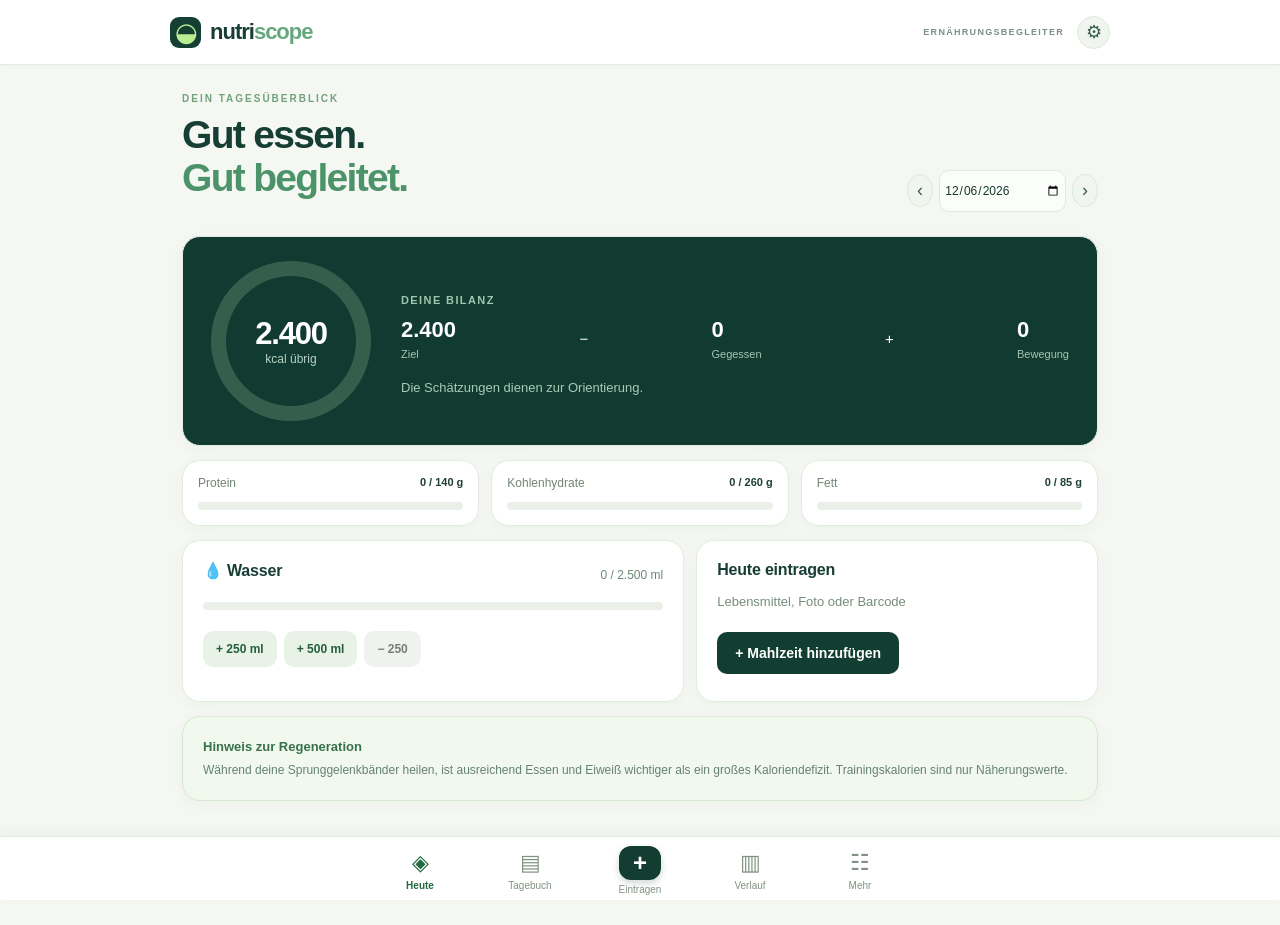
==== nutriscope-pro/index.html @ bd35e71a "Add comprehensive NutriScope Pro iPhone nutrition tracker" ====
<!doctype html><html lang="de"><head><meta charset="utf-8"><meta name="viewport" content="width=device-width,initial-scale=1,viewport-fit=cover"><meta name="theme-color" content="#0d372e"><meta name="apple-mobile-web-app-capable" content="yes"><meta name="apple-mobile-web-app-status-bar-style" content="default"><meta name="apple-mobile-web-app-title" content="NutriScope"><link rel="apple-touch-icon" href="../nutriscope/icon.svg"><link rel="manifest" href="manifest.webmanifest"><style>:root{font-family:-apple-system,BlinkMacSystemFont,'Segoe UI',Arial,sans-serif;font-size:15px;color:#173e34;background:#f4f7f2;font-synthesis:none}*{box-sizing:border-box}body{margin:0}button,input,select,textarea{font:inherit}button{cursor:pointer}button:disabled{opacity:.5;cursor:not-allowed}.hidden{display:none!important}.top{height:65px;position:sticky;top:0;background:#fff;border-bottom:1px solid #e3eae3;z-index:5;display:flex;justify-content:space-between;align-items:center;padding:0 max(18px,calc((100vw - 940px)/2));box-shadow:0 1px 5px #16352308}.brand{font-weight:830;font-size:22px;letter-spacing:-1px;display:flex;align-items:center;gap:9px}.brand b{color:#66a77e}.brand-icon{background:#143f32;color:#bbec92;display:grid;place-items:center;width:31px;height:31px;border-radius:9px;font-size:26px}.topright{display:flex;align-items:center;gap:13px}.tiny{font-size:9px;letter-spacing:1.3px;color:#7b9183;font-weight:800}.content{width:min(100%,950px);margin:0 auto;padding:28px 17px 110px}.page-head{margin-bottom:22px}.lead{display:flex;justify-content:space-between;align-items:end;gap:15px;margin-bottom:24px}.eyebrow{font-size:10px;letter-spacing:2px;font-weight:800;color:#72a17c;margin:0 0 10px}.page h1{font-size:clamp(29px,5vw,39px);letter-spacing:-1.7px;line-height:1.1;margin:0 0 12px;font-weight:790}.page h1 em{color:#4c9369;font-style:normal}.date-row{display:flex;align-items:center;gap:6px}.date-row input{max-width:155px;padding:8px 4px;font-size:12px;border:1px solid #e0e8df;border-radius:10px}.round{width:33px;height:33px;display:grid;place-items:center;border-radius:50%;background:#f1f5ef;border:1px solid #dde9da;color:#365d49;font-size:18px}.card{background:#fff;border-radius:18px;border:1px solid #e4ebe2;box-shadow:0 3px 16px #163a2409;padding:20px;margin-bottom:14px}.card h3{font-size:16px;margin:0 0 10px;letter-spacing:-.2px}.row{display:flex;align-items:center;justify-content:space-between;gap:10px}.row>input,.row>select{min-width:0;flex:1}.hero{display:flex;align-items:center;gap:30px;background:#113a30;color:white;padding:24px 28px}.circle{background:conic-gradient(#bce78f 0%,#365b4d 0);border-radius:50%;width:160px;height:160px;flex-shrink:0;display:grid;place-items:center}.circle>div{width:130px;height:130px;border-radius:50%;background:#113a30;display:flex;flex-direction:column;align-items:center;justify-content:center}.circle strong{font-size:31px;letter-spacing:-1.2px}.circle span{font-size:12px;color:#b6d3c2}.hero-side{flex:1;min-width:0}.hero-kicker{font-weight:800;letter-spacing:1.4px;color:#a0c6b0;font-size:11px}.equation{display:flex;align-items:center;gap:12px;justify-content:space-between}.equation div{display:flex;flex-direction:column;gap:5px}.equation strong{font-size:22px}.equation small{color:#a7c5b2;font-size:11px}.hero .muted{color:#a9cbb7;margin:18px 0 0}.metric-grid{display:grid;grid-template-columns:repeat(3,1fr);gap:12px}.metric{padding:15px}.metric .row{font-size:12px;color:#728475;align-items:start}.metric b{color:#203f33;white-space:nowrap;font-size:11px}.track{height:8px;border-radius:20px;background:#eaf0e7;overflow:hidden;margin:12px 0 0}.fill{height:100%;border-radius:20px;width:0;transition:width .25s}.blue{background:#63a3d2}.amber{background:#e8af64}.coral{background:#d78075}.split{display:grid;grid-template-columns:1.25fr 1fr;gap:12px}.button-row{display:flex;gap:7px;margin-top:16px;flex-wrap:wrap}.soft-btn,.mini-action,.button{border:0;border-radius:10px;padding:11px 13px;font-weight:750}.soft-btn{background:#e9f2e7;color:#245e3e;font-size:12px;margin:5px 0}.mini-action{background:#e2f1dd;color:#29643d;font-size:12px;white-space:nowrap}.button{display:inline-block;background:#123e31;color:#fff;padding:13px 18px;font-size:14px;text-align:center;margin:7px 0}.button.shrink{white-space:nowrap}.muted-btn{background:#f0f2ef;color:#728173}.muted{font-size:13px;color:#778d7c;line-height:1.55}.xs{font-size:11px}.meta{font-size:12px;color:#6a8974}.injury{background:#f1f8ee;border-color:#d8e8d2}.injury strong{font-size:13px;color:#36714a}.injury p{font-size:12px;color:#668270;line-height:1.6;margin:7px 0 0}input,select,textarea{background:#fbfdfa;color:#15382c;border:1px solid #dce7db;border-radius:11px;padding:11px 12px;width:100%;outline-offset:2px;min-height:42px}textarea{min-height:100px;resize:vertical}label{display:block;font-weight:700;font-size:12px;margin:13px 0 7px}.tabs{display:flex;border-radius:10px;gap:5px;overflow-x:auto;margin-bottom:17px;padding:4px;background:#eff4ed}.tabs button{flex:1;border:0;background:transparent;border-radius:8px;padding:11px 7px;white-space:nowrap;color:#697f70;font-size:12px;font-weight:700}.tabs button.active{background:#fff;color:#1d5436;box-shadow:0 1px 5px #0b22130d}.food-result{display:flex;align-items:center;justify-content:space-between;gap:12px;padding:13px 0;border-bottom:1px solid #e8eee6}.food-result:last-child{border:0}.food-result strong{font-size:13px}.food-result small{display:block;color:#758879;font-size:11px;line-height:1.5;margin-top:4px}.food-result button{border:0;border-radius:10px;background:#e4f4df;color:#26583c;font-weight:900;padding:7px 12px}.image-pick{position:relative;border:2px dashed #bcd8bb;color:#42704f;border-radius:12px;display:block;text-align:center;padding:20px;cursor:pointer;background:#f8fcf6}.image-pick input{position:absolute;inset:0;opacity:0;cursor:pointer}.photo{width:100%;max-height:230px;object-fit:contain;border-radius:12px;margin-top:9px}.smallhint{color:#857e59;font-size:12px;line-height:1.5}.form-grid{display:grid;grid-template-columns:repeat(2,1fr);gap:8px}.form-grid label{margin-bottom:0}.form-grid input,.form-grid select{margin-top:5px}.diary-total{padding:13px 18px}.diary-total .small{font-size:12px;color:#698274;margin-top:8px}.mealbox{padding:17px}.mealbox .row{margin-bottom:10px}.mealbox h3{margin:0}.logged{padding:12px 0;border-top:1px solid #eef1ec;display:flex;justify-content:space-between;gap:9px}.logged strong{font-size:13px}.logged small{display:block;font-size:11px;color:#7e8e7e;margin-top:6px}.logged .right{text-align:right;white-space:nowrap;font-size:13px}.logged .right button{display:inline;border:0;background:none;color:#508d5a;font-size:11px;padding:5px 0 5px 8px;text-decoration:underline}.empty{font-size:12px;color:#92a193;padding:12px 0}.bar-chart{height:170px;display:flex;align-items:end;gap:8px;padding:15px 0 5px}.chart-col{height:100%;display:flex;flex:1;flex-direction:column;justify-content:end;align-items:center;gap:5px;min-width:0}.chart-bar{width:min(100%,36px);background:#80bc8e;border-radius:7px 7px 2px 2px;min-height:1px}.chart-col small{font-size:10px;color:#74897a}.chart-col b{font-size:10px;color:#536c58}.weight-row{border-top:1px solid #ebefea;padding:10px 2px;font-size:13px;display:flex;justify-content:space-between}.weight-row button,.plan-row button{border:0;color:#a64d48;background:transparent}.statline{display:flex;justify-content:space-between;padding:11px 2px;border-bottom:1px solid #edf0eb;font-size:13px}.short{width:85px!important;flex:0 0 auto!important}.ingredient{display:flex;justify-content:space-between;font-size:12px;padding:9px 0;border-bottom:1px solid #ebf1e8;gap:6px}.ingredient button{background:transparent;border:0;color:#b25c54}.plan-row{display:grid;grid-template-columns:85px 1fr;gap:12px;margin:12px 0;align-items:center;font-size:12px}.plan-row select{min-width:0}.shopping{background:#f2f7ed;border-radius:10px;padding:15px;margin:12px 0;white-space:pre-line;font-size:13px;line-height:1.8}.bottomnav{position:fixed;z-index:6;bottom:0;left:0;right:0;height:calc(64px + env(safe-area-inset-bottom));padding:4px max(6px,calc((100vw - 550px)/2)) env(safe-area-inset-bottom);display:flex;background:#fff;border-top:1px solid #dfe9de;justify-content:space-around;box-shadow:0 -4px 14px #1c372a0a}.nav{display:flex;flex-direction:column;align-items:center;justify-content:center;gap:4px;flex:1;background:transparent;border:0;color:#809383}.nav span{font-size:22px;font-weight:700}.nav small{font-size:10px}.nav.active{color:#246a40;font-weight:800}.addnav span{font-size:24px;background:#143d31;color:white;border-radius:12px;height:34px;width:42px;display:grid;place-items:center;box-shadow:0 3px 7px #113c2f33}.modal{position:fixed;z-index:20;inset:0;background:#07190fc2;display:flex;justify-content:center;align-items:end;padding:12px}.modal-card{width:100%;max-width:520px;max-height:93vh;overflow-y:auto;background:#fff;padding:20px;border-radius:23px}.modal-card h2{font-size:20px;margin:0}.modal-card .button{width:100%;margin-top:17px}.toast{position:fixed;bottom:85px;left:50%;transform:translateX(-50%) translateY(20px);opacity:0;pointer-events:none;background:#164b34;color:#fff;border-radius:12px;padding:12px 18px;max-width:90%;font-size:12px;line-height:1.4;z-index:30;box-shadow:0 9px 30px #122a1c35;transition:.2s}.toast.show{opacity:1;transform:translateX(-50%) translateY(0)}#scanner{margin:14px 0}#scanner video{width:100%;border-radius:12px}@media(max-width:650px){.top{height:57px;padding:0 16px}.tiny{display:none}.content{padding-top:20px}.lead{display:block}.date-row{margin-top:15px}.hero{padding:18px 12px;gap:15px}.circle{width:120px;height:120px}.circle>div{width:98px;height:98px}.circle strong{font-size:23px}.hero-side{overflow:hidden}.equation{gap:6px}.equation strong{font-size:15px}.equation div{min-width:0}.metric-grid{gap:7px}.metric{padding:11px 8px}.metric .row{display:block}.metric b{display:block;margin-top:6px}.split{grid-template-columns:1fr}.card{padding:16px}.topright .round{height:29px;width:29px}}@media(prefers-reduced-motion:reduce){*{transition:none!important;scroll-behavior:auto!important}}
</style><title>NutriScope · Ernährung & Fitness</title></head><body>
<div id="app">
<header class="top"><div class="brand"><span class="brand-icon">◒</span><span>nutri<b>scope</b></span></div><div class="topright"><span class="tiny">ERNÄHRUNGSBEGLEITER</span><button class="round" id="gear" aria-label="Einstellungen">⚙</button></div></header>
<main class="content">
<section class="page" id="page-home"><div class="lead"><div><p class="eyebrow">DEIN TAGESÜBERBLICK</p><h1>Gut essen.<br><em>Gut begleitet.</em></h1></div><div class="date-row"><button data-day="-1" class="round" aria-label="Vorheriger Tag">‹</button><input id="dayHome" type="date" aria-label="Datum"><button data-day="1" class="round" aria-label="Nächster Tag">›</button></div></div>
<div class="hero card"><div class="circle" id="ring"><div><strong id="remaining">2.400</strong><span>kcal übrig</span></div></div><div class="hero-side"><p class="hero-kicker">DEINE BILANZ</p><div class="equation"><div><strong id="goalK">2.400</strong><small>Ziel</small></div><span>−</span><div><strong id="eatenK">0</strong><small>Gegessen</small></div><span>+</span><div><strong id="burnedK">0</strong><small>Bewegung</small></div></div><p class="muted">Die Schätzungen dienen zur Orientierung.</p></div></div>
<div class="metric-grid"><div class="card metric"><div class="row"><span>Protein</span><b><span id="pSum">0</span> / <span id="pGoal">140</span> g</b></div><div class="track"><div class="fill blue" id="pBar"></div></div></div><div class="card metric"><div class="row"><span>Kohlenhydrate</span><b><span id="cSum">0</span> / <span id="cGoal">260</span> g</b></div><div class="track"><div class="fill amber" id="cBar"></div></div></div><div class="card metric"><div class="row"><span>Fett</span><b><span id="fSum">0</span> / <span id="fGoal">85</span> g</b></div><div class="track"><div class="fill coral" id="fBar"></div></div></div></div>
<div class="split"><div class="card water-card"><div class="row"><h3>💧 Wasser</h3><span id="waterTally" class="meta">0 / 2.500 ml</span></div><div class="track"><div class="fill blue" id="waterBar"></div></div><div class="button-row"><button class="soft-btn" data-water="250">+ 250 ml</button><button class="soft-btn" data-water="500">+ 500 ml</button><button class="soft-btn muted-btn" data-water="-250">− 250</button></div></div><div class="card"><h3>Heute eintragen</h3><p class="muted">Lebensmittel, Foto oder Barcode</p><button class="button" data-nav="foods">+ Mahlzeit hinzufügen</button></div></div>
<div class="card injury"><strong>Hinweis zur Regeneration</strong><p>Während deine Sprunggelenkbänder heilen, ist ausreichend Essen und Eiweiß wichtiger als ein großes Kaloriendefizit. Trainingskalorien sind nur Näherungswerte.</p></div>
</section>
<section class="page hidden" id="page-diary"><div class="page-head"><p class="eyebrow">TÄGLICHES PROTOKOLL</p><h1>Dein <em>Tagebuch.</em></h1><div class="date-row"><button class="round" data-day="-1">‹</button><input id="dayDiary" type="date" aria-label="Tagebuchdatum"><button class="round" data-day="1">›</button></div></div><div class="card diary-total"><div class="row"><span>Kalorienaufnahme</span><strong id="diaryCalories">0 kcal</strong></div><div class="row small"><span>Protein</span><span id="diaryMacros">0 g</span></div></div><div id="mealSections"></div><div class="card"><div class="row"><h3>Bewegung</h3><button class="mini-action" id="addExercise">+ Aktivität</button></div><div id="exerciseList"></div></div><button class="soft-btn" id="copyYesterday">Einträge von gestern kopieren</button></section>
<section class="page hidden" id="page-foods"><div class="page-head"><p class="eyebrow">LEBENSMITTEL & KI</p><h1>Was hast du <em>gegessen?</em></h1><p class="muted">Suchen, Barcode scannen oder per Foto schätzen lassen.</p></div><div class="card"><div class="tabs" id="foodTabs"><button data-foodtab="search" class="active">Suchen</button><button data-foodtab="scan">Barcode</button><button data-foodtab="ai">KI-Foto</button><button data-foodtab="custom">Eigenes</button></div>
<div id="food-search" class="tabcontent"><label>Lebensmittel suchen</label><input id="searchInput" placeholder="z. B. Banane, Magerquark, Haferflocken" type="search" autocomplete="off"><p class="muted xs">Grundnahrungsmittel offline; Markenprodukte über Open Food Facts.</p><button class="soft-btn" id="onlineSearch">Online nach Markenprodukten suchen</button><div id="searchResults"></div></div>
<div id="food-scan" class="tabcontent hidden"><p class="muted">Scanne einen EAN-Barcode oder gib die Ziffern ein. Produkte stammen aus Open Food Facts.</p><div class="row"><input id="barcodeInput" inputmode="numeric" placeholder="Barcode (8–14 Ziffern)" maxlength="14"><button class="button shrink" id="lookupBarcode">Suchen</button></div><button class="soft-btn" id="startCamera">📷 Kamera starten</button><div id="scanner" class="hidden"></div><p class="smallhint" id="scanMessage"></p><div id="barcodeResult"></div></div>
<div id="food-ai" class="tabcontent hidden"><label>Beschreibe die Mahlzeit</label><textarea id="aiDesc" placeholder="z. B. Teller Spaghetti Bolognese mit Parmesan"></textarea><label class="image-pick">📷 Foto aufnehmen oder auswählen<input id="aiImage" type="file" accept="image/*"></label><img id="aiPreview" class="photo hidden" alt="Vorschau"><p class="muted xs">Puter vermittelt die Anfrage an ein OpenAI-GPT-Modell. Eine Puter-Anmeldung und ggf. Guthaben sind notwendig. Fotos werden an Dritte übertragen.</p><button id="analyzeAI" class="button">✦ Mit GPT analysieren</button><p class="smallhint" id="aiMessage"></p></div>
<div id="food-custom" class="tabcontent hidden"><p class="muted">Lege ein eigenes Lebensmittel mit Angaben je 100 g an.</p><label>Name</label><input id="customName" placeholder="z. B. mein Joghurt"><div class="form-grid"><label>kcal / 100 g<input type="number" id="customK" min="0"></label><label>Protein / 100 g<input type="number" id="customP" min="0" step=".1"></label><label>KH / 100 g<input type="number" id="customC" min="0" step=".1"></label><label>Fett / 100 g<input type="number" id="customF" min="0" step=".1"></label></div><button id="saveCustom" class="button">Lebensmittel speichern</button><p id="customMessage" class="smallhint"></p></div>
</div></section>
<section class="page hidden" id="page-progress"><div class="page-head"><p class="eyebrow">DEINE ENTWICKLUNG</p><h1>Dein <em>Fortschritt.</em></h1></div><div class="card"><div class="row"><h3>Kalorien · letzte 7 Tage</h3><span class="muted xs">kcal</span></div><div id="weekBars" class="bar-chart"></div><p class="muted xs">Tage ohne Eintrag sind nicht gleich Fastentage.</p></div><div class="card"><div class="row"><h3>Gewichtsverlauf</h3><button id="logWeight" class="mini-action">+ Gewicht</button></div><div id="weightChart" class="bar-chart"></div><div id="weightList"></div></div><div class="card"><h3>Wochenstatistik</h3><div id="weeklyStats"></div></div></section>
<section class="page hidden" id="page-more"><div class="page-head"><p class="eyebrow">DEIN PERSÖNLICHER BEREICH</p><h1>Mehr <em>Möglichkeiten.</em></h1></div><div class="tabs" id="moreTabs"><button data-moretab="recipes" class="active">Rezepte</button><button data-moretab="plan">Wochenplan</button><button data-moretab="settings">Einstellungen</button></div>
<div id="more-recipes" class="morecontent"><div class="card"><h3>Meine Rezepte & Mahlzeiten</h3><p class="muted">Speichere häufig gegessene Kombinationen und trage sie mit einem Klick ein.</p><div id="recipeList"></div><button id="newRecipe" class="soft-btn">+ Rezept zusammenstellen</button></div><div id="recipeEditor" class="card hidden"><label>Rezeptname</label><input id="recipeName" placeholder="z. B. Protein-Porridge"><label>Portionen</label><input id="recipeServings" type="number" min="1" value="2"><div class="row"><h3>Zutaten</h3><span id="recipeTotal" class="meta">0 kcal</span></div><div class="row"><select id="recipeIngredient"></select><input id="recipeGram" type="number" min="1" value="100" class="short"><button id="addIngredient" class="mini-action">+</button></div><div id="recipeIngredients"></div><button id="storeRecipe" class="button">Rezept speichern</button><button id="cancelRecipe" class="soft-btn">Abbrechen</button></div></div>
<div id="more-plan" class="morecontent hidden"><div class="card"><h3>7-Tage-Mahlzeitenplan</h3><p class="muted">Ordne gespeicherte Rezepte einzelnen Tagen zu. Daraus entsteht eine Einkaufsliste.</p><div id="planDays"></div><button id="generateShopping" class="soft-btn">Einkaufsliste anzeigen</button><div id="shoppingList"></div></div></div>
<div id="more-settings" class="morecontent hidden"><div class="card"><h3>Deine Tagesziele</h3><div class="form-grid"><label>Kalorien (kcal)<input id="goalCalories" type="number" min="1400" max="5000"></label><label>Protein (g)<input id="goalProtein" type="number" min="0"></label><label>Kohlenhydrate (g)<input id="goalCarbs" type="number" min="0"></label><label>Fett (g)<input id="goalFat" type="number" min="0"></label><label>Wasser (ml)<input id="goalWater" type="number" min="0" step="100"></label><label>Gewicht (kg)<input id="profileWeight" type="number" min="20" max="300" step=".1"></label></div><button id="saveGoals" class="button">Ziele speichern</button></div><div class="card"><h3>Deine Daten</h3><p class="muted">Dein Tagebuch ist nur auf diesem Gerät gespeichert. Sichere es regelmäßig und importiere das Backup auf anderen Geräten.</p><button id="exportJSON" class="soft-btn">JSON-Backup herunterladen</button><label class="image-pick">Backup importieren<input type="file" id="importJSON" accept="application/json,.json"></label><button id="exportCSV" class="soft-btn">Tagebuch als CSV exportieren</button><p class="smallhint" id="backupMessage"></p></div><div class="card"><h3>Technische Grenzen</h3><p class="muted">Kein Cloud-Konto oder automatischer Geräteabgleich; keine direkte Apple-Health-Anbindung. Barcode-Erkennung benötigt Kameraunterstützung und Netz. Open Food Facts kann unvollständige oder fehlerhafte Produkte enthalten. GPT-Analysen benötigen Puter und können kostenpflichtig sein.</p></div></div>
</section></main>
<nav class="bottomnav" aria-label="Hauptnavigation"><button class="nav active" data-nav="home"><span>◈</span><small>Heute</small></button><button class="nav" data-nav="diary"><span>▤</span><small>Tagebuch</small></button><button class="nav addnav" data-nav="foods"><span>+</span><small>Eintragen</small></button><button class="nav" data-nav="progress"><span>▥</span><small>Verlauf</small></button><button class="nav" data-nav="more"><span>☷</span><small>Mehr</small></button></nav>
</div>
<div class="modal hidden" id="entryModal" role="dialog" aria-modal="true" aria-labelledby="modalTitle"><div class="modal-card"><div class="row"><h2 id="modalTitle">Mahlzeit hinzufügen</h2><button id="closeModal" class="round" aria-label="Schließen">×</button></div><p id="modalSource" class="muted xs"></p><label>Bezeichnung</label><input id="entryTitle"><div class="form-grid"><label>Kalorien<input id="entryK" type="number" min="0" max="20000" step="1"></label><label>Protein (g)<input id="entryP" type="number" min="0" step=".1"></label><label>Kohlenhydrate (g)<input id="entryC" type="number" min="0" step=".1"></label><label>Fett (g)<input id="entryF" type="number" min="0" step=".1"></label></div><div class="form-grid"><label id="quantityLabel">Menge (g)<input id="entryAmount" type="number" min="1" max="20000" value="100" step="1"></label><label>Mahlzeit<select id="entryMeal"><option>Frühstück</option><option>Mittagessen</option><option>Abendessen</option><option>Snack</option></select></label></div><p class="muted xs" id="estimateWarning"></p><button id="confirmEntry" class="button">Ins Tagebuch eintragen</button></div></div>
<div class="modal hidden" id="exerciseModal" role="dialog" aria-modal="true"><div class="modal-card"><div class="row"><h2>Aktivität eintragen</h2><button class="round" data-close="exerciseModal">×</button></div><label>Bezeichnung</label><input id="exerciseTitle" placeholder="z. B. leichtes Training"><label>Verbrauch (kcal, geschätzt)</label><input id="exerciseK" type="number" min="0" max="5000"><p class="muted xs">Während der Bänderverletzung nur ärztlich freigegebene Aktivitäten durchführen. Eine Kalorienschätzung ist keine Trainingsempfehlung.</p><button id="confirmExercise" class="button">Speichern</button></div></div>
<div class="modal hidden" id="weightModal" role="dialog" aria-modal="true"><div class="modal-card"><div class="row"><h2>Gewicht eintragen</h2><button class="round" data-close="weightModal">×</button></div><label>Datum</label><input type="date" id="weightDay"><label>Gewicht in kg</label><input type="number" id="weightValue" min="20" max="300" step=".1"><button id="confirmWeight" class="button">Speichern</button></div></div>
<div class="toast" id="toast" role="status" aria-live="polite"></div><script src="https://js.puter.com/v2/"></script><script>'use strict';
const $=id=>document.getElementById(id),$$=s=>Array.from(document.querySelectorAll(s));
const STORAGE='nutriscope-pro-v1';
const TODAY=()=>{const d=new Date();return `${d.getFullYear()}-${String(d.getMonth()+1).padStart(2,'0')}-${String(d.getDate()).padStart(2,'0')}`};
const datePlus=(s,n)=>{const d=new Date(s+'T12:00:00');d.setDate(d.getDate()+n);return `${d.getFullYear()}-${String(d.getMonth()+1).padStart(2,'0')}-${String(d.getDate()).padStart(2,'0')}`};
const fmt=x=>Math.round(Number(x)||0).toLocaleString('de-DE');
const dec=x=>Math.round((Number(x)||0)*10)/10;
const esc=s=>String(s??'').replace(/[&<>"']/g,c=>({'&':'&amp;','<':'&lt;','>':'&gt;','"':'&quot;',"'":'&#39;'}[c]));
const uid=()=>Date.now().toString(36)+Math.random().toString(36).slice(2,7);
const foods=[
['Banane',89,1.1,22.8,.3],['Apfel',52,.3,13.8,.2],['Birne',57,.4,15.2,.1],['Orange',47,.9,11.8,.1],['Erdbeeren',32,.7,7.7,.3],['Heidelbeeren',57,.7,14.5,.3],['Trauben',69,.7,18.1,.2],['Avocado',160,2,8.5,14.7],['Tomate',18,.9,3.9,.2],['Gurke',15,.7,3.6,.1],['Karotte',41,.9,9.6,.2],['Brokkoli',34,2.8,6.6,.4],['Blumenkohl',25,1.9,5,.3],['Spinat',23,2.9,3.6,.4],['Paprika rot',31,1,6,.3],['Champignons',22,3.1,3.3,.3],['Kartoffeln gekocht',87,1.9,20.1,.1],['Süßkartoffeln gekocht',76,1.4,17.7,.1],['Reis weiß gekocht',130,2.7,28.2,.3],['Reis weiß trocken',365,7.1,80,.7],['Nudeln trocken',350,12.5,70,1.5],['Nudeln gekocht',158,5.8,30.9,.9],['Haferflocken',372,13.5,59,7],['Vollkornbrot',228,8.8,40.5,3.4],['Toastbrot',266,8.5,49,3.2],['Weizenbrötchen',270,9,53,1.6],['Quinoa gekocht',120,4.4,21.3,1.9],['Linsen gekocht',116,9,20,.4],['Kidneybohnen gekocht',127,8.7,22.8,.5],['Kichererbsen gekocht',164,8.9,27.4,2.6],['Magerquark',67,12,4,.2],['Skyr natur',63,11,4,.2],['Naturjoghurt 1,5%',47,4,5.5,1.5],['Vollmilch',64,3.3,4.8,3.5],['Hüttenkäse',98,11.5,3.4,4.3],['Gouda',356,24.9,2.2,27.4],['Feta',264,14.2,4.1,21.3],['Hühnerei',143,12.6,.7,9.5],['Hähnchenbrust roh',110,23.1,0,1.2],['Putenbrust roh',104,24,0,1],['Rinderhack 10 % Fett',176,20,0,10],['Lachs roh',208,20.4,0,13.4],['Thunfisch im eigenen Saft',116,25.5,0,1],['Tofu natur',120,12,2,7],['Räuchertofu',170,19,2,10],['Erdnussbutter',588,25,20,50],['Mandeln',579,21.2,21.6,49.9],['Walnüsse',654,15.2,13.7,65.2],['Olivenöl',884,0,0,100],['Rapsöl',884,0,0,100],['Butter',717,.9,.1,81],['Honig',304,.3,82.4,0],['Zartbitterschokolade',598,7.8,46,43],['Mais',86,3.3,18.7,1.4],['Haferdrink',46,1,6.7,1.5],['Whey-Protein Pulver',390,78,8,6]
].map((x,i)=>({id:'base'+i,name:x[0],k:x[1],p:x[2],c:x[3],f:x[4],source:'Orientierungswerte je 100 g'}));
function empty(){return {version:1,goals:{k:2400,p:140,c:260,f:85,water:2500,weight:88},entries:[],exercises:[],water:{},weights:[],custom:[],recipes:[],plan:{}}}
function load(){try{const d=JSON.parse(localStorage.getItem(STORAGE)||'null');if(!d||typeof d!=='object')return empty();const x=empty();return {...x,...d,goals:{...x.goals,...(d.goals||{})},entries:Array.isArray(d.entries)?d.entries:[],exercises:Array.isArray(d.exercises)?d.exercises:[],weights:Array.isArray(d.weights)?d.weights:[],custom:Array.isArray(d.custom)?d.custom:[],recipes:Array.isArray(d.recipes)?d.recipes:[],water:d.water||{},plan:d.plan||{}}}catch(e){return empty()}}
let db=load(),day=TODAY(),activeMeal='Mittagessen',pendingFood=null,editing=null,recipeDraft=[],editingRecipe=null,scanner=null,lastToast=null;
const save=()=>{try{localStorage.setItem(STORAGE,JSON.stringify(db));return true}catch(e){toast('Gerätespeicher voll. Bitte Daten exportieren.',true);return false}};
function toast(s,error=false){const t=$('toast');t.textContent=s;t.style.background=error?'#933e36':'#164b34';t.classList.add('show');clearTimeout(lastToast);lastToast=setTimeout(()=>t.classList.remove('show'),3700)}
const daily=(d=day)=>db.entries.filter(x=>x.day===d);
function totals(d=day){const e=daily(d),ex=db.exercises.filter(x=>x.day===d);return {k:e.reduce((a,x)=>a+Number(x.k||0),0),p:e.reduce((a,x)=>a+Number(x.p||0),0),c:e.reduce((a,x)=>a+Number(x.c||0),0),f:e.reduce((a,x)=>a+Number(x.f||0),0),burn:ex.reduce((a,x)=>a+Number(x.k||0),0),count:e.length}}
function nav(name){if(!['home','diary','foods','progress','more'].includes(name))return;$$('.page').forEach(x=>x.classList.toggle('hidden',x.id!=='page-'+name));$$('[data-nav]').forEach(x=>x.classList.toggle('active',x.dataset.nav===name));if(name!=='foods')stopScanner();refresh();window.scrollTo({top:0,behavior:'smooth'})}
function refresh(){const t=totals(),g=db.goals,remaining=g.k-t.k+t.burn;for(const [id,v] of Object.entries({remaining:remaining,goalK:g.k,eatenK:t.k,burnedK:t.burn,pSum:t.p,cSum:t.c,fSum:t.f,pGoal:g.p,cGoal:g.c,fGoal:g.f,diaryCalories:fmt(t.k)+' kcal',diaryMacros:`${fmt(t.p)} g Protein · ${fmt(t.c)} g KH · ${fmt(t.f)} g Fett`}))$(id).textContent=typeof v==='number'?fmt(v):v;const ratio=Math.max(0,Math.min(1,t.k/g.k));$('ring').style.background=`conic-gradient(#bce78f ${ratio*100}%,#355f4d 0)`;for(const [id,a,b] of [['pBar',t.p,g.p],['cBar',t.c,g.c],['fBar',t.f,g.f]])$(id).style.width=Math.min(100,100*a/Math.max(1,b))+'%';$('waterTally').textContent=`${fmt(db.water[day]||0)} / ${fmt(g.water)} ml`;$('waterBar').style.width=Math.min(100,100*(db.water[day]||0)/Math.max(1,g.water))+'%';$('dayHome').value=$('dayDiary').value=day;renderDiary();renderProgress();renderRecipes();renderPlan();renderSettings()}
function renderDiary(){let html='';for(const meal of ['Frühstück','Mittagessen','Abendessen','Snack']){const entries=daily().filter(x=>x.meal===meal),k=entries.reduce((a,x)=>a+Number(x.k||0),0);html+=`<div class="card mealbox"><div class="row"><h3>${meal} <span class="meta">${fmt(k)} kcal</span></h3><button class="mini-action" data-addmeal="${meal}">+ Hinzufügen</button></div>`;if(!entries.length)html+='<div class="empty">Noch kein Eintrag.</div>';else html+=entries.map(x=>`<div class="logged"><div><strong>${esc(x.name)}</strong><small>${esc(x.amountText||'')} · P ${dec(x.p)} g · KH ${dec(x.c)} g · F ${dec(x.f)} g</small></div><div class="right"><b>${fmt(x.k)} kcal</b><div><button data-edit="${x.id}">Bearbeiten</button><button data-delete="${x.id}">Löschen</button></div></div></div>`).join('');html+='</div>'}$('mealSections').innerHTML=html;const ex=db.exercises.filter(x=>x.day===day);$('exerciseList').innerHTML=ex.length?ex.map(x=>`<div class="logged"><div><strong>${esc(x.name)}</strong><small>Manuell geschätzt</small></div><div class="right"><b>${fmt(x.k)} kcal</b><button data-deleteexercise="${x.id}">Löschen</button></div></div>`).join(''):'<div class="empty">Noch keine Aktivität eingetragen.</div>'}
function renderProgress(){const dates=Array.from({length:7},(_,i)=>datePlus(day,i-6));const max=Math.max(db.goals.k,...dates.map(d=>totals(d).k),1);$('weekBars').innerHTML=dates.map(d=>{const t=totals(d);const h=t.count?Math.max(3,t.k/max*123):0;return `<div class="chart-col"><b>${t.count?fmt(t.k):'–'}</b><div class="chart-bar" style="height:${h}px;${d===day?'background:#286d4b':''}"></div><small>${new Intl.DateTimeFormat('de-DE',{weekday:'short'}).format(new Date(d+'T12:00:00'))}</small></div>`}).join('');const ws=db.weights.slice().sort((a,b)=>a.day.localeCompare(b.day)).slice(-7),low=Math.min(...ws.map(x=>x.kg),0),high=Math.max(...ws.map(x=>x.kg),1);$('weightChart').innerHTML=ws.length?ws.map(x=>`<div class="chart-col"><b>${dec(x.kg)}</b><div class="chart-bar" style="height:${Math.max(5,(x.kg-(Math.min(...ws.map(y=>y.kg))-2))/Math.max(1,(Math.max(...ws.map(y=>y.kg))-Math.min(...ws.map(y=>y.kg))+3))*105)}px;background:#e1af71"></div><small>${x.day.slice(5)}</small></div>`).join(''):'<p class="muted">Noch keine Gewichtsdaten.</p>';$('weightList').innerHTML=db.weights.slice().sort((a,b)=>b.day.localeCompare(a.day)).slice(0,6).map(x=>`<div class="weight-row"><span>${x.day}</span><span>${dec(x.kg)} kg <button data-delweight="${x.day}">Löschen</button></span></div>`).join('');const tracked=dates.filter(d=>totals(d).count),sum=tracked.reduce((a,d)=>a+totals(d).k,0),prot=tracked.reduce((a,d)=>a+totals(d).p,0);$('weeklyStats').innerHTML=`<div class="statline"><span>Tage mit Einträgen</span><strong>${tracked.length} / 7</strong></div><div class="statline"><span>Ø Kalorien je erfasstem Tag</span><strong>${tracked.length?fmt(sum/tracked.length):'–'} kcal</strong></div><div class="statline"><span>Ø Protein je erfasstem Tag</span><strong>${tracked.length?fmt(prot/tracked.length):'–'} g</strong></div>`}
function foodIndex(){return [...db.custom,...foods]}
function foodResults(list,node){node.innerHTML=list.length?list.map(x=>`<div class="food-result"><div><strong>${esc(x.name)}</strong><small>${fmt(x.k)} kcal · P ${dec(x.p)} g · KH ${dec(x.c)} g · F ${dec(x.f)} g / 100 g</small><small>${esc(x.source||'')}</small></div><button data-choosefood="${esc(x.id)}" aria-label="${esc(x.name)} auswählen">+</button></div>`).join(''):'<p class="empty">Kein Treffer. Eigenes Lebensmittel erstellen oder online suchen.</p>'}
let onlineFoods=[];
function searchLocal(){const q=$('searchInput').value.toLocaleLowerCase('de').trim();const arr=foodIndex().filter(x=>x.name.toLocaleLowerCase('de').includes(q)).slice(0,35);foodResults([...arr,...onlineFoods.filter(x=>x.name.toLocaleLowerCase('de').includes(q)).slice(0,15)],$('searchResults'))}
function offProduct(p){const n=p.nutriments||{},nv=(a,b)=>Number.isFinite(Number(n[a]))?Number(n[a]):Number.isFinite(Number(n[b]))?Number(n[b]):0;const k=nv('energy-kcal_100g','energy-kcal');const kj=nv('energy-kj_100g','energy-kj');return {id:'off'+(p.code||uid()),name:String(p.product_name||p.product_name_de||'Produkt').slice(0,120)+(p.brands?' · '+String(p.brands).slice(0,35):''),k:k||Math.round(kj/4.184),p:nv('proteins_100g','proteins'),c:nv('carbohydrates_100g','carbohydrates'),f:nv('fat_100g','fat'),source:'Open Food Facts · Angaben je 100 g (prüfen)'}}
async function getProduct(code){const r=await fetch('https://world.openfoodfacts.org/api/v2/product/'+encodeURIComponent(code)+'.json?fields=code,product_name,product_name_de,brands,nutriments',{headers:{'Accept':'application/json'}});if(!r.ok)throw Error('Produktdatenbank nicht erreichbar.');const j=await r.json();if(j.status!==1||!j.product)throw Error('Barcode nicht gefunden. Du kannst das Produkt selbst anlegen.');return offProduct(j.product)}
async function onlineSearch(){const q=$('searchInput').value.trim();if(q.length<2){toast('Mindestens 2 Zeichen eingeben.',true);return}const btn=$('onlineSearch');btn.disabled=true;btn.textContent='Suche online …';try{const params=new URLSearchParams({search_terms:q,search_simple:'1',action:'process',json:'1',page_size:'18',fields:'code,product_name,product_name_de,brands,nutriments'});const r=await fetch('https://world.openfoodfacts.org/cgi/search.pl?'+params.toString());if(!r.ok)throw Error('Open Food Facts antwortet nicht.');const j=await r.json();onlineFoods=(j.products||[]).filter(x=>x.product_name&&x.nutriments).map(offProduct);searchLocal();toast(`${onlineFoods.length} Online-Produkte geladen.`)}catch(e){toast('Online-Suche nicht möglich: '+e.message,true)}finally{btn.disabled=false;btn.textContent='Online nach Markenprodukten suchen'}}
function newEntry(food){if(!food)return;editing=null;pendingFood=food;fillModal({name:food.name,k:food.k,p:food.p,c:food.c,f:food.f,amount:100,meal:activeMeal,source:food.source,amountText:'100 g'},'grams')}
function fillModal(x,mode='fixed'){const m=$('entryModal');m.classList.remove('hidden');$('modalTitle').textContent=editing?'Eintrag bearbeiten':'Mahlzeit hinzufügen';$('entryTitle').value=x.name;$('entryK').value=dec(x.k);$('entryP').value=dec(x.p);$('entryC').value=dec(x.c);$('entryF').value=dec(x.f);$('entryAmount').value=mode==='grams'?x.amount||100:1;$('quantityLabel').firstChild.textContent=mode==='grams'?'Menge (g)':'Portionen';$('entryMeal').value=x.meal||activeMeal;$('modalSource').textContent=x.source||'';$('estimateWarning').textContent=x.source?.includes('KI')?'KI-Werte sind unsicher. Prüfe Portionsgröße, Öl und Soßen vor dem Speichern.':'Werte vor dem Speichern überprüfen.';m.dataset.mode=mode}
function recalc(){if(!pendingFood||$('entryModal').dataset.mode!=='grams')return;const factor=Number($('entryAmount').value)/100;for(const [field,key] of [['entryK','k'],['entryP','p'],['entryC','c'],['entryF','f']])$(field).value=dec(pendingFood[key]*factor)}
function saveEntry(){const name=$('entryTitle').value.trim(),amount=Number($('entryAmount').value);const vals=['entryK','entryP','entryC','entryF'].map(id=>Number($(id).value));if(!name||!Number.isFinite(amount)||amount<=0||vals.some(n=>!Number.isFinite(n)||n<0||n>20000)){toast('Bitte Namen, Menge und gültige Nährwerte eingeben.',true);return}const rec={id:editing||uid(),day,meal:$('entryMeal').value,name,k:vals[0],p:vals[1],c:vals[2],f:vals[3],amountText:($('entryModal').dataset.mode==='grams'?amount+' g':amount+' Portion(en)'),source:$('modalSource').textContent};if(editing){const old=db.entries.findIndex(x=>x.id===editing);if(old>=0)db.entries[old]=rec;else db.entries.push(rec)}else db.entries.push(rec);if(save()){editing=null;pendingFood=null;$('entryModal').classList.add('hidden');refresh();toast('Mahlzeit gespeichert.')}}
function editEntry(id){const e=db.entries.find(x=>x.id===id);if(!e)return;editing=id;pendingFood=null;fillModal({...e,amount:1,source:e.source||'Manueller Eintrag'},'fixed')}
function setTab(group,key,prefix){$$(`[data-${group}]`).forEach(x=>x.classList.toggle('active',x.dataset[group]===key));$$(`[id^="${prefix}"]`).forEach(x=>x.classList.toggle('hidden',x.id!==prefix+key))}
function closeModal(id){$(id).classList.add('hidden');editing=null;pendingFood=null}
async function aiAnalyze(){const desc=$('aiDesc').value.trim();let imageData=$('aiPreview').dataset.src;if(!desc&&!imageData){toast('Beschreibung oder Foto fehlt.',true);return}if(!window.puter||!puter.ai){toast('Puter ist nicht geladen. Internetverbindung überprüfen.',true);return}const btn=$('analyzeAI');btn.disabled=true;btn.textContent='Foto / Mahlzeit wird analysiert …';$('aiMessage').textContent='Bei der ersten Nutzung kann Puter eine Anmeldung verlangen.';try{const prompt='Analysiere diese Lebensmittel für ein deutsches Kalorientagebuch. Berücksichtige die Beschreibung und ggf. Bild. Antworte NUR mit validem JSON-Objekt mit Schlüsseln name (string auf Deutsch), kcal (Zahl), protein (g Zahl), carbs (g Zahl), fat (g Zahl), uncertainty (kurzer deutscher Satz über Portionsgröße, Öl und mögliche Abweichungen). Schätze realistisch, vermeide falsche Präzision. Beschreibung: '+(desc||'(nur Foto)');const opts={model:'gpt-5.4-nano'};const r=imageData?await puter.ai.chat(prompt,imageData,opts):await puter.ai.chat(prompt,opts);let v=r?.message?.content??r;if(Array.isArray(v))v=v.filter(x=>x.type==='text').map(x=>x.text).join(' ');if(typeof v!=='string')v=JSON.stringify(v);const match=v.match(/\{[\s\S]*\}/);if(!match)throw Error('KI hat keine auswertbare Antwort geliefert.');const j=JSON.parse(match[0]),vals=[j.kcal,j.protein,j.carbs,j.fat].map(Number);if(vals.some(n=>!Number.isFinite(n)||n<0||n>20000))throw Error('Unplausible Werte von der KI.');pendingFood=null;editing=null;fillModal({name:String(j.name||desc||'Mahlzeit').slice(0,120),k:vals[0],p:vals[1],c:vals[2],f:vals[3],meal:activeMeal,source:'KI-Schätzung (GPT / Puter): '+String(j.uncertainty||'Bitte Portionen prüfen.').slice(0,300)},'fixed');$('aiMessage').textContent='Analyse bereit. Werte vor dem Speichern überprüfen.'}catch(e){$('aiMessage').textContent='KI-Analyse fehlgeschlagen: '+(e.message||String(e));toast('KI nicht verfügbar; manuelle Eingabe ist weiterhin möglich.',true)}finally{btn.disabled=false;btn.textContent='✦ Mit GPT analysieren'}}
async function compressImage(file){if(file.size>15e6)throw Error('Maximal 15 MB pro Foto.');const bloburl=URL.createObjectURL(file);try{const img=new Image();await new Promise((ok,no)=>{img.onload=ok;img.onerror=()=>no(Error('Bild nicht lesbar. Bitte JPEG/PNG verwenden.'));img.src=bloburl});const scale=Math.min(1,1200/Math.max(img.naturalWidth,img.naturalHeight)),canvas=document.createElement('canvas');canvas.width=Math.max(1,Math.round(img.naturalWidth*scale));canvas.height=Math.max(1,Math.round(img.naturalHeight*scale));canvas.getContext('2d').drawImage(img,0,0,canvas.width,canvas.height);return canvas.toDataURL('image/jpeg',.78)}finally{URL.revokeObjectURL(bloburl)}}
async function barcodeLookup(code){const target=$('barcodeResult');target.innerHTML='<p class="muted">Suche Barcode …</p>';try{const food=await getProduct(code);onlineFoods=[food,...onlineFoods.filter(x=>x.id!==food.id)];foodResults([food],target);toast('Produkt gefunden.')}catch(e){target.innerHTML='<p class="smallhint">'+esc(e.message)+'</p>';toast(e.message,true)}}
async function startScanner(){if(scanner){await stopScanner();return}if(!window.isSecureContext){toast('Die Kamera benötigt eine HTTPS-Website.',true);return}const btn=$('startCamera');btn.disabled=true;try{if(!window.Html5Qrcode){await new Promise((ok,no)=>{const s=document.createElement('script');s.src='https://unpkg.com/html5-qrcode@2.3.8/html5-qrcode.min.js';s.onload=ok;s.onerror=()=>no(Error('Barcode-Bibliothek nicht verfügbar.'));document.head.appendChild(s)})}scanner=new Html5Qrcode('scanner');$('scanner').classList.remove('hidden');await scanner.start({facingMode:'environment'},{fps:8,qrbox:{width:250,height:160},aspectRatio:1.5},async code=>{await stopScanner();$('barcodeInput').value=code;barcodeLookup(code)},()=>{});btn.textContent='Kamera stoppen'}catch(e){toast('Kamera nicht verfügbar: '+(e.message||e)+'. Barcode manuell eingeben.',true);stopScanner()}finally{btn.disabled=false}}
async function stopScanner(){if(scanner){try{if(scanner.isScanning)await scanner.stop();await scanner.clear()}catch(e){}scanner=null}$('scanner').classList.add('hidden');$('startCamera').textContent='📷 Kamera starten'}
function recipeOptions(){const els=foodIndex();$('recipeIngredient').innerHTML=els.map(f=>`<option value="${esc(f.id)}">${esc(f.name)}</option>`).join('')}
function renderRecipeDraft(){let total={k:0,p:0,c:0,f:0};for(const r of recipeDraft)for(const key of ['k','p','c','f'])total[key]+=r[key]*r.grams/100;const srv=Math.max(1,Number($('recipeServings').value)||1);$('recipeTotal').textContent=`${fmt(total.k)} kcal gesamt · ${fmt(total.k/srv)} je Portion`;$('recipeIngredients').innerHTML=recipeDraft.map((x,i)=>`<div class="ingredient"><span>${esc(x.name)} · ${fmt(x.grams)} g</span><span>${fmt(x.k*x.grams/100)} kcal <button data-removeingredient="${i}">×</button></span></div>`).join('')}
function renderRecipes(){const arr=db.recipes;$('recipeList').innerHTML=arr.length?arr.map(r=>`<div class="food-result"><div><strong>${esc(r.name)}</strong><small>${fmt(r.k)} kcal · ${fmt(r.p)} g Protein pro Portion · ${r.servings} Portionen</small></div><div class="row"><button data-userecipe="${r.id}">+</button><button data-deleterecipe="${r.id}" aria-label="Rezept löschen">×</button></div></div>`).join(''):'<p class="empty">Noch keine Rezepte gespeichert.</p>';recipeOptions()}
function openRecipe(){recipeDraft=[];editingRecipe=null;$('recipeName').value='';$('recipeServings').value=2;$('recipeEditor').classList.remove('hidden');renderRecipeDraft();$('recipeEditor').scrollIntoView({behavior:'smooth',block:'start'})}
function addIngredient(){const f=foodIndex().find(x=>x.id===$('recipeIngredient').value),g=Number($('recipeGram').value);if(!f||!Number.isFinite(g)||g<=0){toast('Zutat und Menge wählen.',true);return}recipeDraft.push({...f,grams:g});renderRecipeDraft()}
function storeRecipe(){const name=$('recipeName').value.trim(),srv=Number($('recipeServings').value);if(!name||!recipeDraft.length||!Number.isInteger(srv)||srv<1||srv>100){toast('Bitte Rezeptname, Zutaten und Portionen eingeben.',true);return}const tot={k:0,p:0,c:0,f:0};for(const x of recipeDraft)for(const key of ['k','p','c','f'])tot[key]+=x[key]*x.grams/100;db.recipes.push({id:uid(),name,servings:srv,ingredients:recipeDraft,k:dec(tot.k/srv),p:dec(tot.p/srv),c:dec(tot.c/srv),f:dec(tot.f/srv)});if(save()){$('recipeEditor').classList.add('hidden');renderRecipes();renderPlan();toast('Rezept gespeichert.')}}
function renderPlan(){const opts='<option value="">– Kein Rezept –</option>'+db.recipes.map(r=>`<option value="${esc(r.id)}">${esc(r.name)} (${fmt(r.k)} kcal)</option>`).join('');const dates=Array.from({length:7},(_,i)=>datePlus(day,i));$('planDays').innerHTML=dates.map(d=>`<div class="plan-row"><strong>${new Intl.DateTimeFormat('de-DE',{weekday:'short',day:'2-digit',month:'2-digit'}).format(new Date(d+'T12:00:00'))}</strong><select data-planday="${d}">${opts}</select></div>`).join('');$$('[data-planday]').forEach(x=>x.value=db.plan[x.dataset.planday]||'')}
function shoppingList(){const agg={};for(const d of Object.keys(db.plan)){const r=db.recipes.find(x=>x.id===db.plan[d]);if(!r)continue;for(const x of r.ingredients||[]){const id=x.name;agg[id]=(agg[id]||0)+Number(x.grams)/Math.max(1,r.servings)}}const list=Object.entries(agg).sort((a,b)=>a[0].localeCompare(b[0]));$('shoppingList').className=list.length?'shopping':'';$('shoppingList').textContent=list.length?'EINKAUFSLISTE\n'+list.map(([n,g])=>'☐ '+n+' — '+fmt(g)+' g').join('\n'):'Keine geplanten Rezepte vorhanden.'}
function renderSettings(){for(const [id,val] of Object.entries({goalCalories:db.goals.k,goalProtein:db.goals.p,goalCarbs:db.goals.c,goalFat:db.goals.f,goalWater:db.goals.water,profileWeight:db.goals.weight}))$(id).value=val}
function exportFile(name,type,text){const b=new Blob([text],{type}),url=URL.createObjectURL(b),a=document.createElement('a');a.href=url;a.download=name;document.body.appendChild(a);a.click();a.remove();setTimeout(()=>URL.revokeObjectURL(url),1500)}
function bind(){
$$('[data-nav]').forEach(x=>x.onclick=()=>nav(x.dataset.nav));$('gear').onclick=()=>{nav('more');setTab('moretab','settings','more-')};
$$('[data-day]').forEach(x=>x.onclick=()=>{day=datePlus(day,Number(x.dataset.day));refresh()});for(const id of ['dayHome','dayDiary'])$(id).onchange=e=>{if(e.target.value){day=e.target.value;refresh()}};
$$('[data-water]').forEach(x=>x.onclick=()=>{db.water[day]=Math.max(0,(Number(db.water[day])||0)+Number(x.dataset.water));save();refresh()});
$('mealSections').onclick=e=>{const b=e.target.closest('button');if(!b)return;if(b.dataset.addmeal){activeMeal=b.dataset.addmeal;nav('foods')}if(b.dataset.edit)editEntry(b.dataset.edit);if(b.dataset.delete&&confirm('Eintrag löschen?')){db.entries=db.entries.filter(x=>x.id!==b.dataset.delete);save();refresh()}};
$('exerciseList').onclick=e=>{const b=e.target.closest('[data-deleteexercise]');if(b&&confirm('Aktivität löschen?')){db.exercises=db.exercises.filter(x=>x.id!==b.dataset.deleteexercise);save();refresh()}};
$('copyYesterday').onclick=()=>{const prev=daily(datePlus(day,-1));if(!prev.length){toast('Gestern gibt es keine Mahlzeiten.',true);return}db.entries.push(...prev.map(x=>({...x,id:uid(),day})));save();refresh();toast(prev.length+' Einträge übernommen.')};
$('addExercise').onclick=()=>{$('exerciseTitle').value='';$('exerciseK').value='';$('exerciseModal').classList.remove('hidden')};$('confirmExercise').onclick=()=>{const name=$('exerciseTitle').value.trim(),k=Number($('exerciseK').value);if(!name||!Number.isFinite(k)||k<0||k>5000){toast('Ungültige Aktivität oder Kalorien.',true);return}db.exercises.push({id:uid(),day,name,k});save();closeModal('exerciseModal');refresh()};
$$('[data-close]').forEach(x=>x.onclick=()=>closeModal(x.dataset.close));$('closeModal').onclick=()=>closeModal('entryModal');$('entryAmount').oninput=recalc;$('confirmEntry').onclick=saveEntry;
$$('[data-foodtab]').forEach(x=>x.onclick=()=>setTab('foodtab',x.dataset.foodtab,'food-'));$('searchInput').oninput=()=>{onlineFoods=[];searchLocal()};$('onlineSearch').onclick=onlineSearch;$('searchResults').onclick=$('barcodeResult').onclick=e=>{const b=e.target.closest('[data-choosefood]');if(b){const f=[...foodIndex(),...onlineFoods].find(x=>x.id===b.dataset.choosefood);if(f)newEntry(f)}};
$('lookupBarcode').onclick=()=>{const code=$('barcodeInput').value.trim();if(!/^\d{8,14}$/.test(code)){toast('Barcode muss 8–14 Ziffern enthalten.',true);return}barcodeLookup(code)};$('startCamera').onclick=startScanner;
$('aiImage').onchange=async e=>{const f=e.target.files?.[0];if(!f)return;try{const src=await compressImage(f);$('aiPreview').src=src;$('aiPreview').dataset.src=src;$('aiPreview').classList.remove('hidden');toast('Foto ausgewählt.')}catch(err){toast(err.message,true)}};$('analyzeAI').onclick=aiAnalyze;
$('saveCustom').onclick=()=>{const name=$('customName').value.trim(),k=Number($('customK').value),p=Number($('customP').value),c=Number($('customC').value),f=Number($('customF').value);if(!name||[k,p,c,f].some(v=>!Number.isFinite(v)||v<0||v>10000)){toast('Bitte gültige Nährwerte eingeben.',true);return}db.custom.push({id:'user'+uid(),name,k,p,c,f,source:'Eigenes Lebensmittel je 100 g'});save();$('customMessage').textContent='Lebensmittel gespeichert.';$('customName').value='';searchLocal();renderRecipes()};
$('logWeight').onclick=()=>{$('weightDay').value=day;$('weightValue').value=db.goals.weight;$('weightModal').classList.remove('hidden')};$('confirmWeight').onclick=()=>{const d=$('weightDay').value,kg=Number($('weightValue').value);if(!/^\d{4}-\d{2}-\d{2}$/.test(d)||kg<20||kg>300){toast('Datum oder Gewicht ungültig.',true);return}db.weights=db.weights.filter(x=>x.day!==d);db.weights.push({day:d,kg});db.goals.weight=kg;save();closeModal('weightModal');refresh()};$('weightList').onclick=e=>{const b=e.target.closest('[data-delweight]');if(b&&confirm('Messwert löschen?')){db.weights=db.weights.filter(x=>x.day!==b.dataset.delweight);save();refresh()}};
$$('[data-moretab]').forEach(x=>x.onclick=()=>setTab('moretab',x.dataset.moretab,'more-'));$('newRecipe').onclick=openRecipe;$('cancelRecipe').onclick=()=>{$('recipeEditor').classList.add('hidden')};$('recipeServings').onchange=renderRecipeDraft;$('addIngredient').onclick=addIngredient;$('recipeIngredients').onclick=e=>{const b=e.target.closest('[data-removeingredient]');if(b){recipeDraft.splice(Number(b.dataset.removeingredient),1);renderRecipeDraft()}};$('storeRecipe').onclick=storeRecipe;
$('recipeList').onclick=e=>{const use=e.target.closest('[data-userecipe]'),del=e.target.closest('[data-deleterecipe]');if(use){const r=db.recipes.find(x=>x.id===use.dataset.userecipe);if(r){pendingFood=null;editing=null;activeMeal='Mittagessen';fillModal({...r,source:'Eigenes Rezept, Nährwerte je Portion'},'fixed')}}if(del&&confirm('Rezept löschen?')){db.recipes=db.recipes.filter(x=>x.id!==del.dataset.deleterecipe);save();refresh()}};
$('planDays').onchange=e=>{const x=e.target.closest('[data-planday]');if(x){if(x.value)db.plan[x.dataset.planday]=x.value;else delete db.plan[x.dataset.planday];save()}};$('generateShopping').onclick=shoppingList;
$('saveGoals').onclick=()=>{const obj={k:Number($('goalCalories').value),p:Number($('goalProtein').value),c:Number($('goalCarbs').value),f:Number($('goalFat').value),water:Number($('goalWater').value),weight:Number($('profileWeight').value)};if(Object.values(obj).some(x=>!Number.isFinite(x)||x<0)||obj.k<1400||obj.k>5000||obj.weight<20||obj.weight>300){toast('Bitte gültige Ziele angeben.',true);return}db.goals=obj;save();refresh();toast('Ziele gespeichert.')};
$('exportJSON').onclick=()=>exportFile('nutriscope-backup-'+TODAY()+'.json','application/json',JSON.stringify(db,null,2));$('exportCSV').onclick=()=>{const rows=[['Datum','Mahlzeit','Lebensmittel','Kalorien','Protein g','Kohlenhydrate g','Fett g'],...db.entries.map(x=>[x.day,x.meal,x.name,x.k,x.p,x.c,x.f])];exportFile('nutriscope-tagebuch.csv','text/csv;charset=utf-8','\ufeff'+rows.map(row=>row.map(v=>'"'+String(v??'').replaceAll('"','""')+'"').join(';')).join('\r\n'))};$('importJSON').onchange=async e=>{const file=e.target.files?.[0];if(!file)return;try{const data=JSON.parse(await file.text());if(!data||!Array.isArray(data.entries)||!data.goals||!Array.isArray(data.recipes))throw Error('Ungültige Backup-Datei.');if(!confirm('Aktuelle lokale Daten durch dieses Backup ersetzen?'))return;db={...empty(),...data,goals:{...empty().goals,...data.goals}};save();refresh();$('backupMessage').textContent='Backup eingelesen.';toast('Import erfolgreich.')}catch(err){$('backupMessage').textContent=err.message;toast('Backup nicht importiert.',true)}finally{e.target.value=''}};
}
function initialize(){bind();recipeOptions();searchLocal();refresh();if('serviceWorker'in navigator&&location.protocol==='https:')navigator.serviceWorker.register('./sw.js').catch(()=>{});if(!localStorage.getItem(STORAGE))save()}
document.addEventListener('DOMContentLoaded',initialize);
</script></body></html>
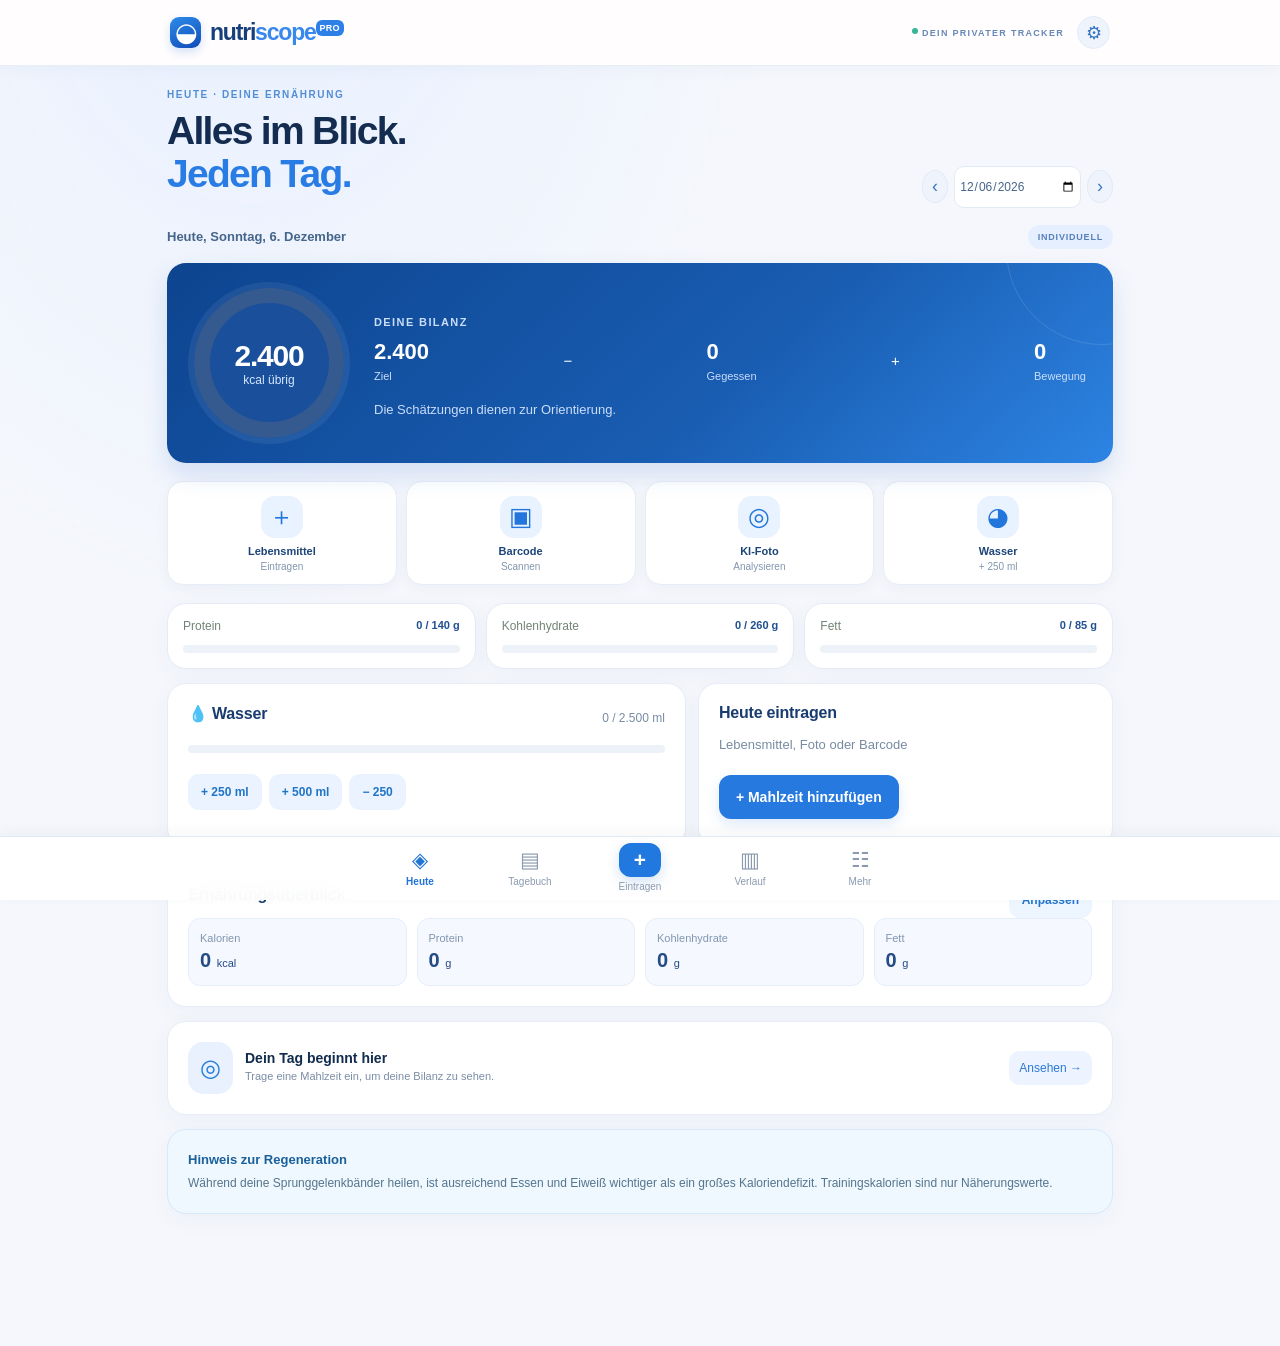
==== commit 4467a348: "NutriScope Pro v3: premium-style UI, editable goals, diary, recipes, planning and analytics" ====
--- a/nutriscope-pro/index.html
+++ b/nutriscope-pro/index.html
@@ -1,33 +1,47 @@
-<!doctype html><html lang="de"><head><meta charset="utf-8"><meta name="viewport" content="width=device-width,initial-scale=1,viewport-fit=cover"><meta name="theme-color" content="#0d372e"><meta name="apple-mobile-web-app-capable" content="yes"><meta name="apple-mobile-web-app-status-bar-style" content="default"><meta name="apple-mobile-web-app-title" content="NutriScope"><link rel="apple-touch-icon" href="../nutriscope/icon.svg"><link rel="manifest" href="manifest.webmanifest"><style>:root{font-family:-apple-system,BlinkMacSystemFont,'Segoe UI',Arial,sans-serif;font-size:15px;color:#173e34;background:#f4f7f2;font-synthesis:none}*{box-sizing:border-box}body{margin:0}button,input,select,textarea{font:inherit}button{cursor:pointer}button:disabled{opacity:.5;cursor:not-allowed}.hidden{display:none!important}.top{height:65px;position:sticky;top:0;background:#fff;border-bottom:1px solid #e3eae3;z-index:5;display:flex;justify-content:space-between;align-items:center;padding:0 max(18px,calc((100vw - 940px)/2));box-shadow:0 1px 5px #16352308}.brand{font-weight:830;font-size:22px;letter-spacing:-1px;display:flex;align-items:center;gap:9px}.brand b{color:#66a77e}.brand-icon{background:#143f32;color:#bbec92;display:grid;place-items:center;width:31px;height:31px;border-radius:9px;font-size:26px}.topright{display:flex;align-items:center;gap:13px}.tiny{font-size:9px;letter-spacing:1.3px;color:#7b9183;font-weight:800}.content{width:min(100%,950px);margin:0 auto;padding:28px 17px 110px}.page-head{margin-bottom:22px}.lead{display:flex;justify-content:space-between;align-items:end;gap:15px;margin-bottom:24px}.eyebrow{font-size:10px;letter-spacing:2px;font-weight:800;color:#72a17c;margin:0 0 10px}.page h1{font-size:clamp(29px,5vw,39px);letter-spacing:-1.7px;line-height:1.1;margin:0 0 12px;font-weight:790}.page h1 em{color:#4c9369;font-style:normal}.date-row{display:flex;align-items:center;gap:6px}.date-row input{max-width:155px;padding:8px 4px;font-size:12px;border:1px solid #e0e8df;border-radius:10px}.round{width:33px;height:33px;display:grid;place-items:center;border-radius:50%;background:#f1f5ef;border:1px solid #dde9da;color:#365d49;font-size:18px}.card{background:#fff;border-radius:18px;border:1px solid #e4ebe2;box-shadow:0 3px 16px #163a2409;padding:20px;margin-bottom:14px}.card h3{font-size:16px;margin:0 0 10px;letter-spacing:-.2px}.row{display:flex;align-items:center;justify-content:space-between;gap:10px}.row>input,.row>select{min-width:0;flex:1}.hero{display:flex;align-items:center;gap:30px;background:#113a30;color:white;padding:24px 28px}.circle{background:conic-gradient(#bce78f 0%,#365b4d 0);border-radius:50%;width:160px;height:160px;flex-shrink:0;display:grid;place-items:center}.circle>div{width:130px;height:130px;border-radius:50%;background:#113a30;display:flex;flex-direction:column;align-items:center;justify-content:center}.circle strong{font-size:31px;letter-spacing:-1.2px}.circle span{font-size:12px;color:#b6d3c2}.hero-side{flex:1;min-width:0}.hero-kicker{font-weight:800;letter-spacing:1.4px;color:#a0c6b0;font-size:11px}.equation{display:flex;align-items:center;gap:12px;justify-content:space-between}.equation div{display:flex;flex-direction:column;gap:5px}.equation strong{font-size:22px}.equation small{color:#a7c5b2;font-size:11px}.hero .muted{color:#a9cbb7;margin:18px 0 0}.metric-grid{display:grid;grid-template-columns:repeat(3,1fr);gap:12px}.metric{padding:15px}.metric .row{font-size:12px;color:#728475;align-items:start}.metric b{color:#203f33;white-space:nowrap;font-size:11px}.track{height:8px;border-radius:20px;background:#eaf0e7;overflow:hidden;margin:12px 0 0}.fill{height:100%;border-radius:20px;width:0;transition:width .25s}.blue{background:#63a3d2}.amber{background:#e8af64}.coral{background:#d78075}.split{display:grid;grid-template-columns:1.25fr 1fr;gap:12px}.button-row{display:flex;gap:7px;margin-top:16px;flex-wrap:wrap}.soft-btn,.mini-action,.button{border:0;border-radius:10px;padding:11px 13px;font-weight:750}.soft-btn{background:#e9f2e7;color:#245e3e;font-size:12px;margin:5px 0}.mini-action{background:#e2f1dd;color:#29643d;font-size:12px;white-space:nowrap}.button{display:inline-block;background:#123e31;color:#fff;padding:13px 18px;font-size:14px;text-align:center;margin:7px 0}.button.shrink{white-space:nowrap}.muted-btn{background:#f0f2ef;color:#728173}.muted{font-size:13px;color:#778d7c;line-height:1.55}.xs{font-size:11px}.meta{font-size:12px;color:#6a8974}.injury{background:#f1f8ee;border-color:#d8e8d2}.injury strong{font-size:13px;color:#36714a}.injury p{font-size:12px;color:#668270;line-height:1.6;margin:7px 0 0}input,select,textarea{background:#fbfdfa;color:#15382c;border:1px solid #dce7db;border-radius:11px;padding:11px 12px;width:100%;outline-offset:2px;min-height:42px}textarea{min-height:100px;resize:vertical}label{display:block;font-weight:700;font-size:12px;margin:13px 0 7px}.tabs{display:flex;border-radius:10px;gap:5px;overflow-x:auto;margin-bottom:17px;padding:4px;background:#eff4ed}.tabs button{flex:1;border:0;background:transparent;border-radius:8px;padding:11px 7px;white-space:nowrap;color:#697f70;font-size:12px;font-weight:700}.tabs button.active{background:#fff;color:#1d5436;box-shadow:0 1px 5px #0b22130d}.food-result{display:flex;align-items:center;justify-content:space-between;gap:12px;padding:13px 0;border-bottom:1px solid #e8eee6}.food-result:last-child{border:0}.food-result strong{font-size:13px}.food-result small{display:block;color:#758879;font-size:11px;line-height:1.5;margin-top:4px}.food-result button{border:0;border-radius:10px;background:#e4f4df;color:#26583c;font-weight:900;padding:7px 12px}.image-pick{position:relative;border:2px dashed #bcd8bb;color:#42704f;border-radius:12px;display:block;text-align:center;padding:20px;cursor:pointer;background:#f8fcf6}.image-pick input{position:absolute;inset:0;opacity:0;cursor:pointer}.photo{width:100%;max-height:230px;object-fit:contain;border-radius:12px;margin-top:9px}.smallhint{color:#857e59;font-size:12px;line-height:1.5}.form-grid{display:grid;grid-template-columns:repeat(2,1fr);gap:8px}.form-grid label{margin-bottom:0}.form-grid input,.form-grid select{margin-top:5px}.diary-total{padding:13px 18px}.diary-total .small{font-size:12px;color:#698274;margin-top:8px}.mealbox{padding:17px}.mealbox .row{margin-bottom:10px}.mealbox h3{margin:0}.logged{padding:12px 0;border-top:1px solid #eef1ec;display:flex;justify-content:space-between;gap:9px}.logged strong{font-size:13px}.logged small{display:block;font-size:11px;color:#7e8e7e;margin-top:6px}.logged .right{text-align:right;white-space:nowrap;font-size:13px}.logged .right button{display:inline;border:0;background:none;color:#508d5a;font-size:11px;padding:5px 0 5px 8px;text-decoration:underline}.empty{font-size:12px;color:#92a193;padding:12px 0}.bar-chart{height:170px;display:flex;align-items:end;gap:8px;padding:15px 0 5px}.chart-col{height:100%;display:flex;flex:1;flex-direction:column;justify-content:end;align-items:center;gap:5px;min-width:0}.chart-bar{width:min(100%,36px);background:#80bc8e;border-radius:7px 7px 2px 2px;min-height:1px}.chart-col small{font-size:10px;color:#74897a}.chart-col b{font-size:10px;color:#536c58}.weight-row{border-top:1px solid #ebefea;padding:10px 2px;font-size:13px;display:flex;justify-content:space-between}.weight-row button,.plan-row button{border:0;color:#a64d48;background:transparent}.statline{display:flex;justify-content:space-between;padding:11px 2px;border-bottom:1px solid #edf0eb;font-size:13px}.short{width:85px!important;flex:0 0 auto!important}.ingredient{display:flex;justify-content:space-between;font-size:12px;padding:9px 0;border-bottom:1px solid #ebf1e8;gap:6px}.ingredient button{background:transparent;border:0;color:#b25c54}.plan-row{display:grid;grid-template-columns:85px 1fr;gap:12px;margin:12px 0;align-items:center;font-size:12px}.plan-row select{min-width:0}.shopping{background:#f2f7ed;border-radius:10px;padding:15px;margin:12px 0;white-space:pre-line;font-size:13px;line-height:1.8}.bottomnav{position:fixed;z-index:6;bottom:0;left:0;right:0;height:calc(64px + env(safe-area-inset-bottom));padding:4px max(6px,calc((100vw - 550px)/2)) env(safe-area-inset-bottom);display:flex;background:#fff;border-top:1px solid #dfe9de;justify-content:space-around;box-shadow:0 -4px 14px #1c372a0a}.nav{display:flex;flex-direction:column;align-items:center;justify-content:center;gap:4px;flex:1;background:transparent;border:0;color:#809383}.nav span{font-size:22px;font-weight:700}.nav small{font-size:10px}.nav.active{color:#246a40;font-weight:800}.addnav span{font-size:24px;background:#143d31;color:white;border-radius:12px;height:34px;width:42px;display:grid;place-items:center;box-shadow:0 3px 7px #113c2f33}.modal{position:fixed;z-index:20;inset:0;background:#07190fc2;display:flex;justify-content:center;align-items:end;padding:12px}.modal-card{width:100%;max-width:520px;max-height:93vh;overflow-y:auto;background:#fff;padding:20px;border-radius:23px}.modal-card h2{font-size:20px;margin:0}.modal-card .button{width:100%;margin-top:17px}.toast{position:fixed;bottom:85px;left:50%;transform:translateX(-50%) translateY(20px);opacity:0;pointer-events:none;background:#164b34;color:#fff;border-radius:12px;padding:12px 18px;max-width:90%;font-size:12px;line-height:1.4;z-index:30;box-shadow:0 9px 30px #122a1c35;transition:.2s}.toast.show{opacity:1;transform:translateX(-50%) translateY(0)}#scanner{margin:14px 0}#scanner video{width:100%;border-radius:12px}@media(max-width:650px){.top{height:57px;padding:0 16px}.tiny{display:none}.content{padding-top:20px}.lead{display:block}.date-row{margin-top:15px}.hero{padding:18px 12px;gap:15px}.circle{width:120px;height:120px}.circle>div{width:98px;height:98px}.circle strong{font-size:23px}.hero-side{overflow:hidden}.equation{gap:6px}.equation strong{font-size:15px}.equation div{min-width:0}.metric-grid{gap:7px}.metric{padding:11px 8px}.metric .row{display:block}.metric b{display:block;margin-top:6px}.split{grid-template-columns:1fr}.card{padding:16px}.topright .round{height:29px;width:29px}}@media(prefers-reduced-motion:reduce){*{transition:none!important;scroll-behavior:auto!important}}
+<!doctype html><html lang="de"><head><meta charset="utf-8"><meta name="viewport" content="width=device-width,initial-scale=1,viewport-fit=cover"><meta name="theme-color" content="#0d372e"><meta name="apple-mobile-web-app-capable" content="yes"><meta name="apple-mobile-web-app-status-bar-style" content="default"><meta name="apple-mobile-web-app-title" content="NutriScope"><link rel="apple-touch-icon" href="icon-192.png"><link rel="manifest" href="manifest.webmanifest"><style>
+:root{font-family:-apple-system,BlinkMacSystemFont,'Segoe UI',Arial,sans-serif;font-size:15px;color:#173e34;background:#f4f7f2;font-synthesis:none}*{box-sizing:border-box}body{margin:0}button,input,select,textarea{font:inherit}button{cursor:pointer}button:disabled{opacity:.5;cursor:not-allowed}.hidden{display:none!important}.top{height:65px;position:sticky;top:0;background:#fff;border-bottom:1px solid #e3eae3;z-index:5;display:flex;justify-content:space-between;align-items:center;padding:0 max(18px,calc((100vw - 940px)/2));box-shadow:0 1px 5px #16352308}.brand{font-weight:830;font-size:22px;letter-spacing:-1px;display:flex;align-items:center;gap:9px}.brand b{color:#66a77e}.brand-icon{background:#143f32;color:#bbec92;display:grid;place-items:center;width:31px;height:31px;border-radius:9px;font-size:26px}.topright{display:flex;align-items:center;gap:13px}.tiny{font-size:9px;letter-spacing:1.3px;color:#7b9183;font-weight:800}.content{width:min(100%,950px);margin:0 auto;padding:28px 17px 110px}.page-head{margin-bottom:22px}.lead{display:flex;justify-content:space-between;align-items:end;gap:15px;margin-bottom:24px}.eyebrow{font-size:10px;letter-spacing:2px;font-weight:800;color:#72a17c;margin:0 0 10px}.page h1{font-size:clamp(29px,5vw,39px);letter-spacing:-1.7px;line-height:1.1;margin:0 0 12px;font-weight:790}.page h1 em{color:#4c9369;font-style:normal}.date-row{display:flex;align-items:center;gap:6px}.date-row input{max-width:155px;padding:8px 4px;font-size:12px;border:1px solid #e0e8df;border-radius:10px}.round{width:33px;height:33px;display:grid;place-items:center;border-radius:50%;background:#f1f5ef;border:1px solid #dde9da;color:#365d49;font-size:18px}.card{background:#fff;border-radius:18px;border:1px solid #e4ebe2;box-shadow:0 3px 16px #163a2409;padding:20px;margin-bottom:14px}.card h3{font-size:16px;margin:0 0 10px;letter-spacing:-.2px}.row{display:flex;align-items:center;justify-content:space-between;gap:10px}.row>input,.row>select{min-width:0;flex:1}.hero{display:flex;align-items:center;gap:30px;background:#113a30;color:white;padding:24px 28px}.circle{background:conic-gradient(#bce78f 0%,#365b4d 0);border-radius:50%;width:160px;height:160px;flex-shrink:0;display:grid;place-items:center}.circle>div{width:130px;height:130px;border-radius:50%;background:#113a30;display:flex;flex-direction:column;align-items:center;justify-content:center}.circle strong{font-size:31px;letter-spacing:-1.2px}.circle span{font-size:12px;color:#b6d3c2}.hero-side{flex:1;min-width:0}.hero-kicker{font-weight:800;letter-spacing:1.4px;color:#a0c6b0;font-size:11px}.equation{display:flex;align-items:center;gap:12px;justify-content:space-between}.equation div{display:flex;flex-direction:column;gap:5px}.equation strong{font-size:22px}.equation small{color:#a7c5b2;font-size:11px}.hero .muted{color:#a9cbb7;margin:18px 0 0}.metric-grid{display:grid;grid-template-columns:repeat(3,1fr);gap:12px}.metric{padding:15px}.metric .row{font-size:12px;color:#728475;align-items:start}.metric b{color:#203f33;white-space:nowrap;font-size:11px}.track{height:8px;border-radius:20px;background:#eaf0e7;overflow:hidden;margin:12px 0 0}.fill{height:100%;border-radius:20px;width:0;transition:width .25s}.blue{background:#63a3d2}.amber{background:#e8af64}.coral{background:#d78075}.split{display:grid;grid-template-columns:1.25fr 1fr;gap:12px}.button-row{display:flex;gap:7px;margin-top:16px;flex-wrap:wrap}.soft-btn,.mini-action,.button{border:0;border-radius:10px;padding:11px 13px;font-weight:750}.soft-btn{background:#e9f2e7;color:#245e3e;font-size:12px;margin:5px 0}.mini-action{background:#e2f1dd;color:#29643d;font-size:12px;white-space:nowrap}.button{display:inline-block;background:#123e31;color:#fff;padding:13px 18px;font-size:14px;text-align:center;margin:7px 0}.button.shrink{white-space:nowrap}.muted-btn{background:#f0f2ef;color:#728173}.muted{font-size:13px;color:#778d7c;line-height:1.55}.xs{font-size:11px}.meta{font-size:12px;color:#6a8974}.injury{background:#f1f8ee;border-color:#d8e8d2}.injury strong{font-size:13px;color:#36714a}.injury p{font-size:12px;color:#668270;line-height:1.6;margin:7px 0 0}input,select,textarea{background:#fbfdfa;color:#15382c;border:1px solid #dce7db;border-radius:11px;padding:11px 12px;width:100%;outline-offset:2px;min-height:42px}textarea{min-height:100px;resize:vertical}label{display:block;font-weight:700;font-size:12px;margin:13px 0 7px}.tabs{display:flex;border-radius:10px;gap:5px;overflow-x:auto;margin-bottom:17px;padding:4px;background:#eff4ed}.tabs button{flex:1;border:0;background:transparent;border-radius:8px;padding:11px 7px;white-space:nowrap;color:#697f70;font-size:12px;font-weight:700}.tabs button.active{background:#fff;color:#1d5436;box-shadow:0 1px 5px #0b22130d}.food-result{display:flex;align-items:center;justify-content:space-between;gap:12px;padding:13px 0;border-bottom:1px solid #e8eee6}.food-result:last-child{border:0}.food-result strong{font-size:13px}.food-result small{display:block;color:#758879;font-size:11px;line-height:1.5;margin-top:4px}.food-result button{border:0;border-radius:10px;background:#e4f4df;color:#26583c;font-weight:900;padding:7px 12px}.image-pick{position:relative;border:2px dashed #bcd8bb;color:#42704f;border-radius:12px;display:block;text-align:center;padding:20px;cursor:pointer;background:#f8fcf6}.image-pick input{position:absolute;inset:0;opacity:0;cursor:pointer}.photo{width:100%;max-height:230px;object-fit:contain;border-radius:12px;margin-top:9px}.smallhint{color:#857e59;font-size:12px;line-height:1.5}.form-grid{display:grid;grid-template-columns:repeat(2,1fr);gap:8px}.form-grid label{margin-bottom:0}.form-grid input,.form-grid select{margin-top:5px}.diary-total{padding:13px 18px}.diary-total .small{font-size:12px;color:#698274;margin-top:8px}.mealbox{padding:17px}.mealbox .row{margin-bottom:10px}.mealbox h3{margin:0}.logged{padding:12px 0;border-top:1px solid #eef1ec;display:flex;justify-content:space-between;gap:9px}.logged strong{font-size:13px}.logged small{display:block;font-size:11px;color:#7e8e7e;margin-top:6px}.logged .right{text-align:right;white-space:nowrap;font-size:13px}.logged .right button{display:inline;border:0;background:none;color:#508d5a;font-size:11px;padding:5px 0 5px 8px;text-decoration:underline}.empty{font-size:12px;color:#92a193;padding:12px 0}.bar-chart{height:170px;display:flex;align-items:end;gap:8px;padding:15px 0 5px}.chart-col{height:100%;display:flex;flex:1;flex-direction:column;justify-content:end;align-items:center;gap:5px;min-width:0}.chart-bar{width:min(100%,36px);background:#80bc8e;border-radius:7px 7px 2px 2px;min-height:1px}.chart-col small{font-size:10px;color:#74897a}.chart-col b{font-size:10px;color:#536c58}.weight-row{border-top:1px solid #ebefea;padding:10px 2px;font-size:13px;display:flex;justify-content:space-between}.weight-row button,.plan-row button{border:0;color:#a64d48;background:transparent}.statline{display:flex;justify-content:space-between;padding:11px 2px;border-bottom:1px solid #edf0eb;font-size:13px}.short{width:85px!important;flex:0 0 auto!important}.ingredient{display:flex;justify-content:space-between;font-size:12px;padding:9px 0;border-bottom:1px solid #ebf1e8;gap:6px}.ingredient button{background:transparent;border:0;color:#b25c54}.plan-row{display:grid;grid-template-columns:85px 1fr;gap:12px;margin:12px 0;align-items:center;font-size:12px}.plan-row select{min-width:0}.shopping{background:#f2f7ed;border-radius:10px;padding:15px;margin:12px 0;white-space:pre-line;font-size:13px;line-height:1.8}.bottomnav{position:fixed;z-index:6;bottom:0;left:0;right:0;height:calc(64px + env(safe-area-inset-bottom));padding:4px max(6px,calc((100vw - 550px)/2)) env(safe-area-inset-bottom);display:flex;background:#fff;border-top:1px solid #dfe9de;justify-content:space-around;box-shadow:0 -4px 14px #1c372a0a}.nav{display:flex;flex-direction:column;align-items:center;justify-content:center;gap:4px;flex:1;background:transparent;border:0;color:#809383}.nav span{font-size:22px;font-weight:700}.nav small{font-size:10px}.nav.active{color:#246a40;font-weight:800}.addnav span{font-size:24px;background:#143d31;color:white;border-radius:12px;height:34px;width:42px;display:grid;place-items:center;box-shadow:0 3px 7px #113c2f33}.modal{position:fixed;z-index:20;inset:0;background:#07190fc2;display:flex;justify-content:center;align-items:end;padding:12px}.modal-card{width:100%;max-width:520px;max-height:93vh;overflow-y:auto;background:#fff;padding:20px;border-radius:23px}.modal-card h2{font-size:20px;margin:0}.modal-card .button{width:100%;margin-top:17px}.toast{position:fixed;bottom:85px;left:50%;transform:translateX(-50%) translateY(20px);opacity:0;pointer-events:none;background:#164b34;color:#fff;border-radius:12px;padding:12px 18px;max-width:90%;font-size:12px;line-height:1.4;z-index:30;box-shadow:0 9px 30px #122a1c35;transition:.2s}.toast.show{opacity:1;transform:translateX(-50%) translateY(0)}#scanner{margin:14px 0}#scanner video{width:100%;border-radius:12px}@media(max-width:650px){.top{height:57px;padding:0 16px}.tiny{display:none}.content{padding-top:20px}.lead{display:block}.date-row{margin-top:15px}.hero{padding:18px 12px;gap:15px}.circle{width:120px;height:120px}.circle>div{width:98px;height:98px}.circle strong{font-size:23px}.hero-side{overflow:hidden}.equation{gap:6px}.equation strong{font-size:15px}.equation div{min-width:0}.metric-grid{gap:7px}.metric{padding:11px 8px}.metric .row{display:block}.metric b{display:block;margin-top:6px}.split{grid-template-columns:1fr}.card{padding:16px}.topright .round{height:29px;width:29px}}@media(prefers-reduced-motion:reduce){*{transition:none!important;scroll-behavior:auto!important}}
+
+</style><style>
+:root{font-family:-apple-system,BlinkMacSystemFont,"SF Pro Display",Inter,"Segoe UI",Arial,sans-serif;color:#122c4d;background:#f5f7fc;font-size:15px}body{color:#122c4d;background:radial-gradient(ellipse at 20% -10%,#e7f0ff 0,transparent 36%),#f5f7fc}button,input,select,textarea{touch-action:manipulation}button{transition:transform .12s ease,background .15s ease,box-shadow .15s ease}button:active{transform:scale(.975)}.top{height:66px;background:#fffdfef5;border-bottom:1px solid #e8eef6;backdrop-filter:blur(12px);box-shadow:0 3px 18px #183b6a09;padding-top:env(safe-area-inset-top)}.brand{letter-spacing:-1.2px;color:#163f7c;font-size:23px}.brand b{color:#3988ee}.brand-icon{color:#fff;background:linear-gradient(155deg,#2d8bea,#114cb8);box-shadow:0 4px 10px #1c6bd631}.pro-mark{font-size:9px;color:#fff;background:#2e80e9;letter-spacing:.2px;border-radius:6px;padding:3px 4px;margin-left:0;align-self:flex-start;margin-top:6px}.topright .tiny{color:#6789b8}.status-dot{display:inline-block;width:6px;height:6px;border-radius:50%;background:#35b696;vertical-align:2px}.content{width:min(100%,980px);padding:23px 17px 118px}.page h1{letter-spacing:-1.7px;color:#142c50;font-weight:800}.page h1 em{color:#287ce4}.eyebrow{color:#528dd6;letter-spacing:1.6px}.home-date-heading{display:flex;justify-content:space-between;align-items:center;margin:0 0 14px;font-size:13px;color:#45658a;font-weight:700}.soft-indicator{color:#5680ba;background:#e5efff;font-size:9px;border-radius:30px;padding:7px 10px;letter-spacing:.8px}.lead{margin-bottom:17px}.round{background:#eff4fc;color:#3574c0;border:1px solid #e1eaf7}.date-row input{background:white;border:1px solid #e1eaf5;color:#456589}.card{border-radius:19px;border:1px solid #e7edf7;box-shadow:0 6px 25px #1e46750a;overflow:hidden}.hero{background:linear-gradient(138deg,#0d448f 0%,#195db2 60%,#2d84e3 100%);border:0;box-shadow:0 12px 25px #1b5bbf26;padding:25px 27px;position:relative}.hero:before{content:'';position:absolute;width:190px;height:190px;border:1px solid #ffffff1f;border-radius:50%;right:-85px;top:-110px}.circle{background:conic-gradient(#a1ccff 0%,#325b90 0);width:150px;height:150px;box-shadow:0 0 0 6px #fff1}.circle>div{width:119px;height:119px;background:#194f9b}.circle strong{font-size:30px}.circle span{color:#d5e7ff}.hero-kicker,.equation small,.hero .muted{color:#caddf9}.equation{gap:7px}.equation strong{font-size:22px}.hero-side{position:relative}.quick-actions{display:grid;grid-template-columns:repeat(4,minmax(0,1fr));gap:9px;margin:18px 0}.quick-box{min-width:0;display:flex;flex-direction:column;gap:4px;align-items:center;text-align:center;background:white;border:1px solid #e6edf7;border-radius:16px;padding:14px 5px 12px;color:#1d4478;box-shadow:0 4px 14px #1b3c680a}.quick-symbol{width:42px;height:42px;border-radius:14px;background:#e9f2ff;color:#2376db;display:grid;place-items:center;font-size:25px;margin-bottom:3px}.quick-box strong{font-size:11px}.quick-box small{font-size:10px;color:#8296ae}.metric-grid{gap:10px}.metric{border:1px solid #e5ebf6}.metric .row{gap:2px;flex-wrap:wrap}.metric b{color:#214f91}.track{background:#edf2f8;border-radius:8px}.fill.blue{background:#398de7}.fill.amber{background:#e5b553}.fill.coral{background:#e87988}.button{background:#2679de;color:white;border:0;border-radius:12px;padding:14px 17px;box-shadow:0 5px 13px #267add28}.soft-btn,.mini-action,.tool-btn{border-radius:11px;border-color:#dceafd;color:#2475cf;background:#edf5ff}.button:hover{background:#1e67bb}.card h3{color:#183c70}.muted,.meta{color:#798ba2}.water-card .blue{background:#3d9ce7}.water-card .soft-btn{color:#2075c7;background:#eaf3ff}.injury{background:#eff7ff;border-color:#d7e8fb}.injury strong{color:#1a609b}.injury p{color:#55758c}.nutrient-grid{display:grid;grid-template-columns:repeat(4,1fr);gap:10px}.nutrient-tile{padding:13px 11px;background:#f5f8fe;border:1px solid #e5edf8;border-radius:12px}.nutrient-tile small{color:#8196b0;font-size:11px;display:block;margin-bottom:5px}.nutrient-tile strong{font-size:20px;color:#254c86}.nutrient-tile strong span{font-size:11px;font-weight:500}.insight-line{display:flex;gap:12px;align-items:center}.insight-emoji{background:#e9f1fe;border-radius:15px;padding:12px;color:#237ddd;font-size:24px}.insight-line b{font-size:14px}.insight-line p{font-size:11px;color:#7b8da5;margin:4px 0}.insight-line>div{flex:1}.insight-line button{background:#edf4ff;color:#2a78d8;border:0;border-radius:10px;font-size:12px;padding:10px}.diary-tools{display:flex;gap:8px;overflow-x:auto;padding:1px 0 15px;scrollbar-width:none}.tool-btn{white-space:nowrap;padding:10px 13px;font-weight:650;border:1px solid #d7e7fc;font-size:12px;flex-shrink:0}.mealbox .row h3{color:#153c71}.meal-target{font-weight:500;font-size:11px;color:#7b92b2}.meal-macros{display:flex;align-items:center;gap:13px;padding:8px 0 12px;color:#6787b3;font-size:11px;flex-wrap:wrap;border-bottom:1px solid #ecf1fa;margin-bottom:4px}.meal-macros b{margin-left:auto;color:#256ed2}.compact-meal .logged{padding:7px 0}.logged{border-color:#e7edf5}.logged strong{color:#2a4a6e}.logged small{color:#8a9cb3}.logged .right b{color:#1c5197}.logged .right button{color:#286dbb}.tabs{background:#f2f6fd;border-radius:12px;padding:4px;border:1px solid #e5edf7;display:flex;gap:5px;overflow-x:auto;scrollbar-width:none}.tabs button{border-radius:9px;white-space:nowrap;flex-shrink:0;font-weight:700;color:#7088a7}.tabs button.active{background:white;color:#1d6bc6;box-shadow:0 2px 8px #214a820d}.food-result{border-color:#e5edf7}.food-result strong{color:#285285}.food-result button{color:#1f71c9}.favorite-btn{background:transparent!important;color:#bf8e31!important;box-shadow:none!important;font-size:20px!important;border:0!important}.favorite-btn.is-fav{color:#e0ad38!important}.filterchip{border-radius:30px;border:1px solid #dfe9f8;background:#f7faff;color:#6c87a8;padding:7px 12px;font-size:12px}.filterchip.active{background:#297ce0;color:white;border-color:#297ce0}.soft-nested{border:0;background:#f7faff;margin-top:16px;padding:13px}.insight-metrics{display:grid;grid-template-columns:repeat(3,1fr);gap:10px;margin-bottom:14px}.highlight{border:1px solid #e1eafb;border-radius:15px;background:white;padding:17px 11px;display:flex;flex-direction:column;gap:7px;text-align:center}.highlight small{font-size:10px;color:#7d90ac}.highlight strong{font-size:20px;color:#1f68bb}.highlight span{font-size:10px;color:#8ba0b7}.insight-bars{display:grid;gap:13px;padding:13px 0 7px}.insight-bars b{color:#426a9c}.chart-bar{background:#77b2ec}.premium-head{display:flex;justify-content:space-between;gap:10px}.premium-head h3{font-size:21px}.premium-emblem{border-radius:16px;background:linear-gradient(130deg,#2e7de0,#77afff);color:white;font-size:25px;display:grid;place-items:center;flex-shrink:0;width:56px;height:56px}.weekday-grid{display:grid;grid-template-columns:repeat(4,minmax(0,1fr));gap:7px}.weekday-unit{margin:0;font-size:11px}.weekday-unit input{min-width:0;width:100%;padding:11px 6px;text-align:center}.switchrow{display:flex!important;align-items:center;justify-content:space-between;gap:12px;padding:13px 1px;margin:0!important;border-bottom:1px solid #eaf0f8;font-size:13px!important;cursor:pointer}.switchrow span{flex:1}.switchrow small{display:block;color:#8fa0b5;margin-top:3px;font-size:11px}.switchrow input{appearance:none;-webkit-appearance:none;width:44px;height:25px;background:#cfdae8;border-radius:30px;position:relative;flex-shrink:0;transition:background .2s;cursor:pointer}.switchrow input:before{content:'';width:19px;height:19px;position:absolute;top:3px;left:3px;border-radius:50%;background:white;box-shadow:0 1px 4px #29456430;transition:transform .2s}.switchrow input:checked{background:#277bdf}.switchrow input:checked:before{transform:translateX(19px)}.plan-day{background:#f7faff;border:1px solid #e2eaf6;border-radius:15px;margin-bottom:14px;padding:13px}.plan-day>strong{display:block;margin-bottom:9px;color:#214c88;font-size:14px}.plan-meals{display:grid;grid-template-columns:repeat(2,minmax(0,1fr));gap:8px}.plan-meals label{font-size:11px;color:#6e8ab0;margin:0;min-width:0}.plan-meals select{padding:9px 6px;font-size:12px;max-width:100%;min-width:0}.shopping-check{display:flex!important;gap:10px;align-items:center;border-bottom:1px solid #e7eef8;padding:9px 0;font-size:13px!important;margin:0!important}.shopping-check b{margin-left:auto;color:#7d90ab}.shopping-check:has(input:checked) span{text-decoration:line-through;opacity:.6}.inline-x{border:0;background:none;color:#b94c4c;cursor:pointer}.danger-btn{background:#fff0ef!important;color:#b44444!important;border-color:#f5cece!important}.bottomnav{background:#fffffff2;border-top:1px solid #e0e9f6;backdrop-filter:blur(14px);padding-bottom:max(7px,env(safe-area-inset-bottom))}.nav{color:#8b9aaf}.nav.active{color:#2274d5}.nav span{font-size:21px}.nav.addnav span{background:#2178df;box-shadow:0 5px 13px #2474d333}.modal{z-index:20;background:#071e3a99;backdrop-filter:blur(3px)}.modal-card{border-radius:22px 22px 0 0;background:#fff;box-shadow:0 -7px 45px #091e4422;max-height:90vh;overflow-y:auto}.field-time{display:block;margin-top:14px}.field-time input{width:100%}input,select,textarea{border:1px solid #dfe7f5;background:#fbfdff;color:#1b416e;border-radius:11px}input:focus,select:focus,textarea:focus{outline:2px solid #a9d0fd;outline-offset:1px}.logged:focus-within,.food-result:focus-within{background:#f7fbff}.toast{background:#2268bd!important;z-index:40}.shopping{white-space:normal}@media(max-width:620px){.lead{align-items:flex-start;flex-direction:column;gap:3px}.lead h1{font-size:31px}.page h1{font-size:31px}.hero{gap:14px;padding:18px 14px}.circle{width:128px;height:128px}.circle>div{width:101px;height:101px}.circle strong{font-size:25px}.hero-side .equation{gap:5px}.equation strong{font-size:16px}.equation small{font-size:10px}.hero .muted{margin-top:12px;font-size:10px}.nutrient-grid{grid-template-columns:repeat(2,1fr)}.metric{padding:13px 9px}.metric .row span{font-size:11px}.metric b{font-size:10px}.quick-box strong{font-size:10px}.quick-box small{font-size:9px}.quick-symbol{height:34px;width:34px;font-size:21px}.quick-box{padding:12px 3px 10px}.topright .tiny{display:none}.top{padding-left:17px;padding-right:17px}.insight-metrics{gap:6px}.highlight{padding:14px 5px}.highlight strong{font-size:17px}}@media(max-width:360px){.hero{gap:10px}.circle{width:107px;height:107px}.circle>div{width:86px;height:86px}.circle strong{font-size:21px}.equation strong{font-size:14px}.page h1{font-size:28px}.brand{font-size:21px}} 
+
 </style><title>NutriScope · Ernährung & Fitness</title></head><body>
 <div id="app">
-<header class="top"><div class="brand"><span class="brand-icon">◒</span><span>nutri<b>scope</b></span></div><div class="topright"><span class="tiny">ERNÄHRUNGSBEGLEITER</span><button class="round" id="gear" aria-label="Einstellungen">⚙</button></div></header>
+<header class="top"><div class="brand"><span class="brand-icon">◒</span><span>nutri<b>scope</b><sup class="pro-mark">PRO</sup></span></div><div class="topright"><span class="tiny online-pill"><span class="status-dot"></span> DEIN PRIVATER TRACKER</span><button class="round" id="gear" aria-label="Einstellungen">⚙</button></div></header>
 <main class="content">
-<section class="page" id="page-home"><div class="lead"><div><p class="eyebrow">DEIN TAGESÜBERBLICK</p><h1>Gut essen.<br><em>Gut begleitet.</em></h1></div><div class="date-row"><button data-day="-1" class="round" aria-label="Vorheriger Tag">‹</button><input id="dayHome" type="date" aria-label="Datum"><button data-day="1" class="round" aria-label="Nächster Tag">›</button></div></div>
-<div class="hero card"><div class="circle" id="ring"><div><strong id="remaining">2.400</strong><span>kcal übrig</span></div></div><div class="hero-side"><p class="hero-kicker">DEINE BILANZ</p><div class="equation"><div><strong id="goalK">2.400</strong><small>Ziel</small></div><span>−</span><div><strong id="eatenK">0</strong><small>Gegessen</small></div><span>+</span><div><strong id="burnedK">0</strong><small>Bewegung</small></div></div><p class="muted">Die Schätzungen dienen zur Orientierung.</p></div></div>
-<div class="metric-grid"><div class="card metric"><div class="row"><span>Protein</span><b><span id="pSum">0</span> / <span id="pGoal">140</span> g</b></div><div class="track"><div class="fill blue" id="pBar"></div></div></div><div class="card metric"><div class="row"><span>Kohlenhydrate</span><b><span id="cSum">0</span> / <span id="cGoal">260</span> g</b></div><div class="track"><div class="fill amber" id="cBar"></div></div></div><div class="card metric"><div class="row"><span>Fett</span><b><span id="fSum">0</span> / <span id="fGoal">85</span> g</b></div><div class="track"><div class="fill coral" id="fBar"></div></div></div></div>
+<section class="page" id="page-home"><div class="lead"><div><p class="eyebrow">HEUTE · DEINE ERNÄHRUNG</p><h1>Alles im Blick.<br><em>Jeden Tag.</em></h1></div><div class="date-row"><button data-day="-1" class="round" aria-label="Vorheriger Tag">‹</button><input id="dayHome" type="date" aria-label="Datum"><button data-day="1" class="round" aria-label="Nächster Tag">›</button></div></div>
+<div class="home-date-heading"><span id="friendlyDate">Heute</span><span class="soft-indicator">INDIVIDUELL</span></div><div class="hero card"><div class="circle" id="ring"><div><strong id="remaining">2.400</strong><span>kcal übrig</span></div></div><div class="hero-side"><p class="hero-kicker">DEINE BILANZ</p><div class="equation"><div><strong id="goalK">2.400</strong><small>Ziel</small></div><span>−</span><div><strong id="eatenK">0</strong><small>Gegessen</small></div><span>+</span><div><strong id="burnedK">0</strong><small>Bewegung</small></div></div><p class="muted">Die Schätzungen dienen zur Orientierung.</p></div></div>
+<div class="quick-actions"><button type="button" class="quick-box" id="quickFood"><span class="quick-symbol">＋</span><strong>Lebensmittel</strong><small>Eintragen</small></button><button type="button" class="quick-box" id="quickScan"><span class="quick-symbol">▣</span><strong>Barcode</strong><small>Scannen</small></button><button type="button" class="quick-box" id="quickPhoto"><span class="quick-symbol">◎</span><strong>KI-Foto</strong><small>Analysieren</small></button><button type="button" class="quick-box" id="quickWater"><span class="quick-symbol">◕</span><strong>Wasser</strong><small>+ 250 ml</small></button></div><div class="metric-grid"><div class="card metric"><div class="row"><span>Protein</span><b><span id="pSum">0</span> / <span id="pGoal">140</span> g</b></div><div class="track"><div class="fill blue" id="pBar"></div></div></div><div class="card metric"><div class="row"><span>Kohlenhydrate</span><b><span id="cSum">0</span> / <span id="cGoal">260</span> g</b></div><div class="track"><div class="fill amber" id="cBar"></div></div></div><div class="card metric"><div class="row"><span>Fett</span><b><span id="fSum">0</span> / <span id="fGoal">85</span> g</b></div><div class="track"><div class="fill coral" id="fBar"></div></div></div></div>
 <div class="split"><div class="card water-card"><div class="row"><h3>💧 Wasser</h3><span id="waterTally" class="meta">0 / 2.500 ml</span></div><div class="track"><div class="fill blue" id="waterBar"></div></div><div class="button-row"><button class="soft-btn" data-water="250">+ 250 ml</button><button class="soft-btn" data-water="500">+ 500 ml</button><button class="soft-btn muted-btn" data-water="-250">− 250</button></div></div><div class="card"><h3>Heute eintragen</h3><p class="muted">Lebensmittel, Foto oder Barcode</p><button class="button" data-nav="foods">+ Mahlzeit hinzufügen</button></div></div>
-<div class="card injury"><strong>Hinweis zur Regeneration</strong><p>Während deine Sprunggelenkbänder heilen, ist ausreichend Essen und Eiweiß wichtiger als ein großes Kaloriendefizit. Trainingskalorien sind nur Näherungswerte.</p></div>
+<div class="card" id="summaryCard"><div class="row"><h3>Ernährungsüberblick</h3><button class="mini-action" id="customizeDash" type="button">Anpassen</button></div><div id="nutrientSummary"></div></div><div class="card" id="homeInsight"></div><div class="card injury"><strong>Hinweis zur Regeneration</strong><p>Während deine Sprunggelenkbänder heilen, ist ausreichend Essen und Eiweiß wichtiger als ein großes Kaloriendefizit. Trainingskalorien sind nur Näherungswerte.</p></div>
 </section>
-<section class="page hidden" id="page-diary"><div class="page-head"><p class="eyebrow">TÄGLICHES PROTOKOLL</p><h1>Dein <em>Tagebuch.</em></h1><div class="date-row"><button class="round" data-day="-1">‹</button><input id="dayDiary" type="date" aria-label="Tagebuchdatum"><button class="round" data-day="1">›</button></div></div><div class="card diary-total"><div class="row"><span>Kalorienaufnahme</span><strong id="diaryCalories">0 kcal</strong></div><div class="row small"><span>Protein</span><span id="diaryMacros">0 g</span></div></div><div id="mealSections"></div><div class="card"><div class="row"><h3>Bewegung</h3><button class="mini-action" id="addExercise">+ Aktivität</button></div><div id="exerciseList"></div></div><button class="soft-btn" id="copyYesterday">Einträge von gestern kopieren</button></section>
+<section class="page hidden" id="page-diary"><div class="page-head"><p class="eyebrow">TÄGLICHES PROTOKOLL</p><h1>Dein <em>Tagebuch.</em></h1><div class="date-row"><button class="round" data-day="-1">‹</button><input id="dayDiary" type="date" aria-label="Tagebuchdatum"><button class="round" data-day="1">›</button></div></div><div class="card diary-total"><div class="row"><span>Kalorienaufnahme</span><strong id="diaryCalories">0 kcal</strong></div><div class="row small"><span>Protein</span><span id="diaryMacros">0 g</span></div></div><div class="diary-tools"><button class="tool-btn" id="quickAdd">＋ Schnell hinzufügen</button><button class="tool-btn" id="multiDay">▤ Mehrere Tage</button><button class="tool-btn" id="diaryExport">⇩ Exportieren</button></div><div id="mealSections"></div><div class="card"><div class="row"><h3>Bewegung</h3><button class="mini-action" id="addExercise">+ Aktivität</button></div><div id="exerciseList"></div></div><button class="soft-btn" id="copyYesterday">Einträge von gestern kopieren</button></section>
 <section class="page hidden" id="page-foods"><div class="page-head"><p class="eyebrow">LEBENSMITTEL & KI</p><h1>Was hast du <em>gegessen?</em></h1><p class="muted">Suchen, Barcode scannen oder per Foto schätzen lassen.</p></div><div class="card"><div class="tabs" id="foodTabs"><button data-foodtab="search" class="active">Suchen</button><button data-foodtab="scan">Barcode</button><button data-foodtab="ai">KI-Foto</button><button data-foodtab="custom">Eigenes</button></div>
-<div id="food-search" class="tabcontent"><label>Lebensmittel suchen</label><input id="searchInput" placeholder="z. B. Banane, Magerquark, Haferflocken" type="search" autocomplete="off"><p class="muted xs">Grundnahrungsmittel offline; Markenprodukte über Open Food Facts.</p><button class="soft-btn" id="onlineSearch">Online nach Markenprodukten suchen</button><div id="searchResults"></div></div>
+<div id="food-search" class="tabcontent"><label>Lebensmittel suchen</label><input id="searchInput" placeholder="z. B. Banane, Magerquark, Haferflocken" type="search" autocomplete="off"><p class="muted xs">Grundnahrungsmittel offline; Markenprodukte über Open Food Facts.</p><button class="soft-btn" id="onlineSearch">Online nach Markenprodukten suchen</button><div class="row" style="margin-top:12px"><button class="filterchip active" data-filter="all">Alle</button><button class="filterchip" data-filter="favorites">Favoriten</button><button class="filterchip" data-filter="recent">Zuletzt</button></div><div id="searchResults"></div><div class="card soft-nested"><div class="row"><strong>Meine Lebensmittel</strong><button type="button" class="mini-action" id="manageFoods">Verwalten</button></div><div id="customManager"></div></div></div>
 <div id="food-scan" class="tabcontent hidden"><p class="muted">Scanne einen EAN-Barcode oder gib die Ziffern ein. Produkte stammen aus Open Food Facts.</p><div class="row"><input id="barcodeInput" inputmode="numeric" placeholder="Barcode (8–14 Ziffern)" maxlength="14"><button class="button shrink" id="lookupBarcode">Suchen</button></div><button class="soft-btn" id="startCamera">📷 Kamera starten</button><div id="scanner" class="hidden"></div><p class="smallhint" id="scanMessage"></p><div id="barcodeResult"></div></div>
-<div id="food-ai" class="tabcontent hidden"><label>Beschreibe die Mahlzeit</label><textarea id="aiDesc" placeholder="z. B. Teller Spaghetti Bolognese mit Parmesan"></textarea><label class="image-pick">📷 Foto aufnehmen oder auswählen<input id="aiImage" type="file" accept="image/*"></label><img id="aiPreview" class="photo hidden" alt="Vorschau"><p class="muted xs">Puter vermittelt die Anfrage an ein OpenAI-GPT-Modell. Eine Puter-Anmeldung und ggf. Guthaben sind notwendig. Fotos werden an Dritte übertragen.</p><button id="analyzeAI" class="button">✦ Mit GPT analysieren</button><p class="smallhint" id="aiMessage"></p></div>
-<div id="food-custom" class="tabcontent hidden"><p class="muted">Lege ein eigenes Lebensmittel mit Angaben je 100 g an.</p><label>Name</label><input id="customName" placeholder="z. B. mein Joghurt"><div class="form-grid"><label>kcal / 100 g<input type="number" id="customK" min="0"></label><label>Protein / 100 g<input type="number" id="customP" min="0" step=".1"></label><label>KH / 100 g<input type="number" id="customC" min="0" step=".1"></label><label>Fett / 100 g<input type="number" id="customF" min="0" step=".1"></label></div><button id="saveCustom" class="button">Lebensmittel speichern</button><p id="customMessage" class="smallhint"></p></div>
+<div id="food-ai" class="tabcontent hidden"><label>Beschreibe die Mahlzeit</label><textarea id="aiDesc" placeholder="z. B. Teller Spaghetti Bolognese mit Parmesan"></textarea><label class="image-pick">📷 Foto aufnehmen oder auswählen<input id="aiImage" type="file" accept="image/*"></label><img id="aiPreview" class="photo hidden" alt="Vorschau"><p class="muted xs">Puter vermittelt die Anfrage an ein OpenAI-GPT-Modell. Eine Puter-Anmeldung und ggf. Guthaben sind notwendig. Fotos werden an Dritte übertragen.</p><div class="row" style="margin:10px 0"><button type="button" class="soft-btn" id="voiceRecord">🎤 Spracheingabe</button><span class="muted xs">Je nach Browser verfügbar</span></div><button id="analyzeAI" class="button">✦ Mit GPT analysieren</button><p class="smallhint" id="aiMessage"></p></div>
+<div id="food-custom" class="tabcontent hidden"><p class="muted">Lege ein eigenes Lebensmittel mit Angaben je 100 g an.</p><label>Name</label><input id="customName" placeholder="z. B. mein Joghurt"><div class="form-grid"><label>kcal / 100 g<input type="number" id="customK" min="0"></label><label>Protein / 100 g<input type="number" id="customP" min="0" step=".1"></label><label>KH / 100 g<input type="number" id="customC" min="0" step=".1"></label><label>Fett / 100 g<input type="number" id="customF" min="0" step=".1"></label></div><div class="form-grid extras-nutrient"><label>Ballaststoffe / 100 g<input id="customFiber" type="number" min="0" step=".1"></label><label>Zucker / 100 g<input id="customSugar" type="number" min="0" step=".1"></label><label>Salz / 100 g<input id="customSalt" type="number" min="0" step=".01"></label><label>Ges. Fettsäuren / 100 g<input id="customSatfat" type="number" min="0" step=".1"></label></div><button id="saveCustom" class="button">Lebensmittel speichern</button><p id="customMessage" class="smallhint"></p></div>
 </div></section>
-<section class="page hidden" id="page-progress"><div class="page-head"><p class="eyebrow">DEINE ENTWICKLUNG</p><h1>Dein <em>Fortschritt.</em></h1></div><div class="card"><div class="row"><h3>Kalorien · letzte 7 Tage</h3><span class="muted xs">kcal</span></div><div id="weekBars" class="bar-chart"></div><p class="muted xs">Tage ohne Eintrag sind nicht gleich Fastentage.</p></div><div class="card"><div class="row"><h3>Gewichtsverlauf</h3><button id="logWeight" class="mini-action">+ Gewicht</button></div><div id="weightChart" class="bar-chart"></div><div id="weightList"></div></div><div class="card"><h3>Wochenstatistik</h3><div id="weeklyStats"></div></div></section>
-<section class="page hidden" id="page-more"><div class="page-head"><p class="eyebrow">DEIN PERSÖNLICHER BEREICH</p><h1>Mehr <em>Möglichkeiten.</em></h1></div><div class="tabs" id="moreTabs"><button data-moretab="recipes" class="active">Rezepte</button><button data-moretab="plan">Wochenplan</button><button data-moretab="settings">Einstellungen</button></div>
+<section class="page hidden" id="page-progress"><div class="page-head"><p class="eyebrow">DEINE ENTWICKLUNG</p><h1>Dein <em>Fortschritt.</em></h1></div><div class="insight-metrics" id="progressHighlights"></div><div class="card"><div class="row"><h3>Kalorien · letzte 7 Tage</h3><span class="muted xs">kcal</span></div><div id="weekBars" class="bar-chart"></div><p class="muted xs">Tage ohne Eintrag sind nicht gleich Fastentage.</p></div><div class="card"><div class="row"><h3>Gewichtsverlauf</h3><button id="logWeight" class="mini-action">+ Gewicht</button></div><div id="weightChart" class="bar-chart"></div><div id="weightList"></div></div><div class="card"><div class="row"><h3>Ernährungsanalyse</h3><button class="mini-action" id="insightRange">7 Tage</button></div><div id="deepInsights"></div></div><div class="card"><h3>Wochenstatistik</h3><div id="weeklyStats"></div></div></section>
+<section class="page hidden" id="page-more"><div class="page-head"><p class="eyebrow">DEIN PERSÖNLICHER BEREICH</p><h1>Mehr <em>Möglichkeiten.</em></h1></div><div class="tabs" id="moreTabs"><button data-moretab="recipes" class="active">Rezepte</button><button data-moretab="plan">Wochenplan</button><button data-moretab="settings">Einstellungen</button><button data-moretab="advanced">Premium+</button></div>
 <div id="more-recipes" class="morecontent"><div class="card"><h3>Meine Rezepte & Mahlzeiten</h3><p class="muted">Speichere häufig gegessene Kombinationen und trage sie mit einem Klick ein.</p><div id="recipeList"></div><button id="newRecipe" class="soft-btn">+ Rezept zusammenstellen</button></div><div id="recipeEditor" class="card hidden"><label>Rezeptname</label><input id="recipeName" placeholder="z. B. Protein-Porridge"><label>Portionen</label><input id="recipeServings" type="number" min="1" value="2"><div class="row"><h3>Zutaten</h3><span id="recipeTotal" class="meta">0 kcal</span></div><div class="row"><select id="recipeIngredient"></select><input id="recipeGram" type="number" min="1" value="100" class="short"><button id="addIngredient" class="mini-action">+</button></div><div id="recipeIngredients"></div><button id="storeRecipe" class="button">Rezept speichern</button><button id="cancelRecipe" class="soft-btn">Abbrechen</button></div></div>
 <div id="more-plan" class="morecontent hidden"><div class="card"><h3>7-Tage-Mahlzeitenplan</h3><p class="muted">Ordne gespeicherte Rezepte einzelnen Tagen zu. Daraus entsteht eine Einkaufsliste.</p><div id="planDays"></div><button id="generateShopping" class="soft-btn">Einkaufsliste anzeigen</button><div id="shoppingList"></div></div></div>
 <div id="more-settings" class="morecontent hidden"><div class="card"><h3>Deine Tagesziele</h3><div class="form-grid"><label>Kalorien (kcal)<input id="goalCalories" type="number" min="1400" max="5000"></label><label>Protein (g)<input id="goalProtein" type="number" min="0"></label><label>Kohlenhydrate (g)<input id="goalCarbs" type="number" min="0"></label><label>Fett (g)<input id="goalFat" type="number" min="0"></label><label>Wasser (ml)<input id="goalWater" type="number" min="0" step="100"></label><label>Gewicht (kg)<input id="profileWeight" type="number" min="20" max="300" step=".1"></label></div><button id="saveGoals" class="button">Ziele speichern</button></div><div class="card"><h3>Deine Daten</h3><p class="muted">Dein Tagebuch ist nur auf diesem Gerät gespeichert. Sichere es regelmäßig und importiere das Backup auf anderen Geräten.</p><button id="exportJSON" class="soft-btn">JSON-Backup herunterladen</button><label class="image-pick">Backup importieren<input type="file" id="importJSON" accept="application/json,.json"></label><button id="exportCSV" class="soft-btn">Tagebuch als CSV exportieren</button><p class="smallhint" id="backupMessage"></p></div><div class="card"><h3>Technische Grenzen</h3><p class="muted">Kein Cloud-Konto oder automatischer Geräteabgleich; keine direkte Apple-Health-Anbindung. Barcode-Erkennung benötigt Kameraunterstützung und Netz. Open Food Facts kann unvollständige oder fehlerhafte Produkte enthalten. GPT-Analysen benötigen Puter und können kostenpflichtig sein.</p></div></div>
-</section></main>
+<div id="more-advanced" class="morecontent hidden">
+<div class="card"><div class="premium-head"><div><p class="eyebrow">ALLE OPTIONEN FREIGESCHALTET</p><h3>Deine Ziele. Deine Regeln.</h3><p class="muted">Keine NutriScope-Abogebühr. Alle lokalen Tracking-Werkzeuge nutzbar.</p></div><div class="premium-emblem">★</div></div></div>
+<div class="card"><h3>Ernährungsziele individuell</h3><p class="muted xs">Wähle feste Grammwerte oder eine Prozentverteilung. Änderungen wirken sich auf die Tagesziele aus.</p><label>Makro-Modus</label><select id="macroMode"><option value="grams">Gramm pro Tag</option><option value="percent">Prozent der Kalorien</option></select><div class="form-grid"><label>Protein (%)<input type="number" id="macroP" min="0" max="100"></label><label>KH (%)<input type="number" id="macroC" min="0" max="100"></label><label>Fett (%)<input type="number" id="macroF" min="0" max="100"></label></div><p class="muted xs" id="macroCheck"></p><button id="saveMacro" class="button">Makro-Einstellungen speichern</button></div>
+<div class="card"><h3>Individuelles Ziel je Wochentag</h3><p class="muted xs">Lass das Feld leer, um dein Standardziel zu verwenden.</p><div id="weekdayEditor" class="weekday-grid"></div><button id="saveWeekdays" class="button">Wochenziele speichern</button></div>
+<div class="card"><h3>Kalorienziele je Mahlzeit</h3><p class="muted xs">Die Werte sind optional; sie dürfen zusammen vom Tagesziel abweichen.</p><div id="mealGoalEditor" class="form-grid"></div><button id="saveMealGoals" class="button">Mahlzeitenziele speichern</button></div>
+<div class="card"><h3>Dashboard & Bilanz</h3><label class="switchrow"><span>Trainingskalorien zum Ziel addieren<small>Kann auch deaktiviert werden.</small></span><input id="includeExercise" type="checkbox" checked></label><label class="switchrow"><span>Makros je Mahlzeit anzeigen</span><input id="showMealMacros" type="checkbox" checked></label><label class="switchrow"><span>Eintragszeit anzeigen</span><input id="showTime" type="checkbox" checked></label><label class="switchrow"><span>Kompakte Tagebuchansicht</span><input id="compactDiary" type="checkbox"></label><label>Start-Dashboard</label><select id="dashboardStyle"><option value="macros">Makronährstoffe</option><option value="heart">Herzbewusst (Ballaststoffe, Zucker, Salz)</option><option value="carbs">Kohlenhydrat-Fokus</option></select><button id="saveDisplay" class="button">Anzeige speichern</button></div>
+<div class="card"><h3>Intervallfasten</h3><p class="muted xs">Optionales Zeitfenster-Tracking ohne Ernährungsempfehlung.</p><div class="row"><strong id="fastStatus">Kein Fasten aktiv</strong><span class="meta" id="fastElapsed">—</span></div><div class="form-grid"><label>Fastenziel (Stunden)<input id="fastGoal" type="number" min="8" max="24" value="12"></label><label>Startzeitpunkt<input id="fastStartTime" type="datetime-local"></label></div><div class="button-row"><button class="soft-btn" id="fastStart">Fasten starten</button><button class="soft-btn" id="fastStop">Beenden</button></div><div id="fastHistory" class="muted xs"></div></div>
+<div class="card"><h3>Zusätzliche Messungen</h3><div class="form-grid"><label>Bauchumfang (cm)<input id="waistValue" type="number" min="20" max="300" step=".1"></label><label>Datum<input id="measureDay" type="date"></label></div><button id="saveWaist" class="soft-btn">Messwert hinzufügen</button><div id="measureList"></div></div>
+<div class="card"><h3>Datenschutz & Sicherung</h3><p class="muted xs">Alle Einträge sind lokal auf deinem Gerät. Automatisches Cloud-Backup ist nicht vorhanden.</p><button id="clearData" class="soft-btn danger-btn">Alle lokalen Einträge löschen</button></div></div></section></main>
 <nav class="bottomnav" aria-label="Hauptnavigation"><button class="nav active" data-nav="home"><span>◈</span><small>Heute</small></button><button class="nav" data-nav="diary"><span>▤</span><small>Tagebuch</small></button><button class="nav addnav" data-nav="foods"><span>+</span><small>Eintragen</small></button><button class="nav" data-nav="progress"><span>▥</span><small>Verlauf</small></button><button class="nav" data-nav="more"><span>☷</span><small>Mehr</small></button></nav>
 </div>
 <div class="modal hidden" id="entryModal" role="dialog" aria-modal="true" aria-labelledby="modalTitle"><div class="modal-card"><div class="row"><h2 id="modalTitle">Mahlzeit hinzufügen</h2><button id="closeModal" class="round" aria-label="Schließen">×</button></div><p id="modalSource" class="muted xs"></p><label>Bezeichnung</label><input id="entryTitle"><div class="form-grid"><label>Kalorien<input id="entryK" type="number" min="0" max="20000" step="1"></label><label>Protein (g)<input id="entryP" type="number" min="0" step=".1"></label><label>Kohlenhydrate (g)<input id="entryC" type="number" min="0" step=".1"></label><label>Fett (g)<input id="entryF" type="number" min="0" step=".1"></label></div><div class="form-grid"><label id="quantityLabel">Menge (g)<input id="entryAmount" type="number" min="1" max="20000" value="100" step="1"></label><label>Mahlzeit<select id="entryMeal"><option>Frühstück</option><option>Mittagessen</option><option>Abendessen</option><option>Snack</option></select></label></div><p class="muted xs" id="estimateWarning"></p><button id="confirmEntry" class="button">Ins Tagebuch eintragen</button></div></div>
-<div class="modal hidden" id="exerciseModal" role="dialog" aria-modal="true"><div class="modal-card"><div class="row"><h2>Aktivität eintragen</h2><button class="round" data-close="exerciseModal">×</button></div><label>Bezeichnung</label><input id="exerciseTitle" placeholder="z. B. leichtes Training"><label>Verbrauch (kcal, geschätzt)</label><input id="exerciseK" type="number" min="0" max="5000"><p class="muted xs">Während der Bänderverletzung nur ärztlich freigegebene Aktivitäten durchführen. Eine Kalorienschätzung ist keine Trainingsempfehlung.</p><button id="confirmExercise" class="button">Speichern</button></div></div>
+<div class="modal hidden" id="multiModal" role="dialog" aria-modal="true"><div class="modal-card"><div class="row"><h2>Mehrere Tage buchen</h2><button class="round" data-close="multiModal">×</button></div><p class="muted">Wähle Tage und übernimm die heutigen Mahlzeiten. Bereits vorhandene Einträge bleiben bestehen.</p><div id="multiDates"></div><button class="button" id="confirmMulti">Ausgewählte Tage übernehmen</button></div></div><div class="modal hidden" id="exerciseModal" role="dialog" aria-modal="true"><div class="modal-card"><div class="row"><h2>Aktivität eintragen</h2><button class="round" data-close="exerciseModal">×</button></div><label>Bezeichnung</label><input id="exerciseTitle" placeholder="z. B. leichtes Training"><label>Verbrauch (kcal, geschätzt)</label><input id="exerciseK" type="number" min="0" max="5000"><p class="muted xs">Während der Bänderverletzung nur ärztlich freigegebene Aktivitäten durchführen. Eine Kalorienschätzung ist keine Trainingsempfehlung.</p><button id="confirmExercise" class="button">Speichern</button></div></div>
 <div class="modal hidden" id="weightModal" role="dialog" aria-modal="true"><div class="modal-card"><div class="row"><h2>Gewicht eintragen</h2><button class="round" data-close="weightModal">×</button></div><label>Datum</label><input type="date" id="weightDay"><label>Gewicht in kg</label><input type="number" id="weightValue" min="20" max="300" step=".1"><button id="confirmWeight" class="button">Speichern</button></div></div>
-<div class="toast" id="toast" role="status" aria-live="polite"></div><script src="https://js.puter.com/v2/"></script><script>'use strict';
+<div class="toast" id="toast" role="status" aria-live="polite"></div><script src="https://js.puter.com/v2/"></script><script>
+'use strict';
 const $=id=>document.getElementById(id),$$=s=>Array.from(document.querySelectorAll(s));
 const STORAGE='nutriscope-pro-v1';
 const TODAY=()=>{const d=new Date();return `${d.getFullYear()}-${String(d.getMonth()+1).padStart(2,'0')}-${String(d.getDate()).padStart(2,'0')}`};
@@ -101,4 +115,80 @@
 }
 function initialize(){bind();recipeOptions();searchLocal();refresh();if('serviceWorker'in navigator&&location.protocol==='https:')navigator.serviceWorker.register('./sw.js').catch(()=>{});if(!localStorage.getItem(STORAGE))save()}
 document.addEventListener('DOMContentLoaded',initialize);
+
+</script><script>
+'use strict';
+// NutriScope Pro+ – local-only premium-style extensions. Uses the existing v1 diary store.
+const X={week:['So','Mo','Di','Mi','Do','Fr','Sa'],meals:['Frühstück','Mittagessen','Abendessen','Snack'],filter:'all',range:7,customEdit:null};
+const defPremium=()=>({macroMode:'grams',macroPercents:{p:25,c:45,f:30},weekdays:{},mealGoals:{},includeExercise:true,showMealMacros:true,showTime:true,compact:false,dashboard:'macros',fastGoal:12,fast:null,fastHistory:[],waist:[],favorites:[],recent:[],plan2:{},shoppingDone:{}});
+function migratePro(){const defaults=defPremium();db.premium={...defaults,...(db.premium||{}),macroPercents:{...defaults.macroPercents,...db.premium?.macroPercents}};for(const [k,v] of Object.entries(defaults))if(db.premium[k]===undefined)db.premium[k]=v;if(!db.premium.plan2||typeof db.premium.plan2!=='object')db.premium.plan2={};if(!Array.isArray(db.premium.favorites))db.premium.favorites=[];if(!Array.isArray(db.premium.recent))db.premium.recent=[];}
+migratePro();
+function activeGoal(d=day){const g={...db.goals},w=new Date(d+'T12:00:00').getDay(),override=db.premium.weekdays[w];if(override&&Number(override.k)>0)g.k=Number(override.k);const percentages=db.premium.macroPercents;if(db.premium.macroMode==='percent'){g.p=Math.round(g.k*percentages.p/100/4);g.c=Math.round(g.k*percentages.c/100/4);g.f=Math.round(g.k*percentages.f/100/9)}return g}
+function withGoal(fn){const original=db.goals;db.goals=activeGoal(day);try{return fn()}finally{db.goals=original}}
+function entryDateStamp(entry){if(entry.time)return entry.time;return ''}
+const refreshCore=refresh;
+refresh=function(){const out=withGoal(refreshCore);renderSettingsCore();renderPremium();return out};
+const renderDiaryCore=renderDiary;
+renderDiary=function(){renderDiaryCore();const g=activeGoal(day),show=db.premium.showMealMacros;const sections=$$('.mealbox');for(let i=0;i<sections.length;i++){const meal=X.meals[i],entries=daily().filter(e=>e.meal===meal),sum=entries.reduce((a,e)=>({k:a.k+Number(e.k||0),p:a.p+Number(e.p||0),c:a.c+Number(e.c||0),f:a.f+Number(e.f||0)}),{k:0,p:0,c:0,f:0}),limit=Number(db.premium.mealGoals[meal]);const title=sections[i].querySelector('.row h3');if(limit>0&&title)title.insertAdjacentHTML('beforeend',`<span class="meal-target"> · ${fmt(limit)} Ziel</span>`);if(show)sections[i].querySelector('.row')?.insertAdjacentHTML('afterend',`<div class="meal-macros"><span>P ${fmt(sum.p)}g</span><span>KH ${fmt(sum.c)}g</span><span>F ${fmt(sum.f)}g</span>${limit>0?`<b>${fmt(Math.max(0,limit-sum.k))} kcal übrig</b>`:''}</div>`);if(db.premium.compact)sections[i].classList.add('compact-meal');sections[i].querySelectorAll('.logged').forEach((el,idx)=>{const e=entries[idx];if(!e)return;const small=el.querySelector('small');if(small&&db.premium.showTime)small.textContent+=(e.time?' · '+esc(e.time):'');const act=el.querySelector('.right div');if(act)act.insertAdjacentHTML('beforeend',`<button data-faventry="${esc(e.id)}" aria-label="Eintrag als Favorit speichern">☆ Favorit</button><button data-repeatentry="${esc(e.id)}">↻ Wiederholen</button>`)});}
+};
+const renderProgressCore=renderProgress;
+renderProgress=function(){withGoal(renderProgressCore);renderInsights()};
+const renderRecipesCore=renderRecipes;
+renderRecipes=function(){renderRecipesCore();$$('#recipeList .food-result').forEach((el,i)=>{const recipe=db.recipes[i];if(!recipe)return;const actions=el.querySelector('.row');if(actions){actions.insertAdjacentHTML('afterbegin',`<button type="button" data-editrecipe="${esc(recipe.id)}" aria-label="Rezept bearbeiten">✎</button><button type="button" data-copyrecipe="${esc(recipe.id)}" aria-label="Rezept duplizieren">▢</button>`)}})};
+const renderSettingsCore=renderSettings;
+renderSettings=function(){renderSettingsCore();renderAdvancedSettings()};
+const origOffProduct=offProduct;
+offProduct=function(p){const out=origOffProduct(p),n=p.nutriments||{};for(const [key,src] of [['fiber','fiber_100g'],['sugar','sugars_100g'],['salt','salt_100g'],['satfat','saturated-fat_100g']])out[key]=Number.isFinite(Number(n[src]))?Number(n[src]):0;return out};
+let activeFoodFilter='all';
+const origFoodResults=foodResults;
+foodResults=function(list,node){origFoodResults(list,node);node.querySelectorAll('.food-result').forEach((el,i)=>{const item=list[i],btn=el.querySelector('button[data-choosefood]');if(!item||!btn)return;let fav=db.premium.favorites.some(x=>x.name===item.name);btn.insertAdjacentHTML('beforebegin',`<button type="button" class="favorite-btn ${fav?'is-fav':''}" data-star="${esc(item.id)}" aria-label="Favorit umschalten">${fav?'★':'☆'}</button>`)});};
+const origSearchLocal=searchLocal;
+searchLocal=function(){if(activeFoodFilter==='all'){origSearchLocal();return}const q=$('searchInput').value.toLocaleLowerCase('de').trim(),collection=activeFoodFilter==='favorites'?db.premium.favorites:db.premium.recent;foodResults(collection.filter(x=>x.name.toLocaleLowerCase('de').includes(q)).slice(0,45),$('searchResults'))};
+const origNewEntry=newEntry;
+newEntry=function(food){if(food){db.premium.recent=[{...food},...db.premium.recent.filter(x=>x.name!==food.name)].slice(0,28);save()}origNewEntry(food)};
+const origFillModal=fillModal;
+fillModal=function(x,mode='fixed'){origFillModal(x,mode);if(!$('entryTime')){const el=document.createElement('label');el.className='field-time';el.innerHTML='Uhrzeit <input type="time" id="entryTime">';$('entryMeal').closest('label')?.insertAdjacentElement('afterend',el)||$('entryMeal').insertAdjacentElement('afterend',el)}$('entryTime').value=x.time||new Date().toTimeString().slice(0,5);$('entryModal').dataset.base=JSON.stringify({k:Number(x.k)||0,p:Number(x.p)||0,c:Number(x.c)||0,f:Number(x.f)||0});$('entryModal').dataset.originalAmount=String(mode==='grams'?x.amount||100:1)};
+recalc=function(){const values=JSON.parse($('entryModal').dataset.base||'{}'),n=Number($('entryAmount').value),factor=$('entryModal').dataset.mode==='grams'?n/100:n;for(const [field,key] of [['entryK','k'],['entryP','p'],['entryC','c'],['entryF','f']])$(field).value=dec((Number(values[key])||0)*factor)};
+saveEntry=function(){const name=$('entryTitle').value.trim(),amount=Number($('entryAmount').value),vals=['entryK','entryP','entryC','entryF'].map(id=>Number($(id).value)),time=$('entryTime')?.value||'';if(!name||!Number.isFinite(amount)||amount<=0||vals.some(x=>!Number.isFinite(x)||x<0||x>20000)){toast('Bitte Namen, Portion und gültige Nährwerte angeben.',true);return}const mode=$('entryModal').dataset.mode,source=$('modalSource').textContent,food=pendingFood;if(mode==='grams'&&food){var extras={};for(const key of ['fiber','sugar','salt','satfat'])extras[key]=dec((Number(food[key])||0)*amount/100)}else extras={fiber:0,sugar:0,salt:0,satfat:0};const old=db.entries.find(x=>x.id===editing);const rec={id:editing||uid(),day,meal:$('entryMeal').value,name,k:vals[0],p:vals[1],c:vals[2],f:vals[3],amountText:mode==='grams'?amount+' g':amount+' Portion(en)',source,time,...extras};if(old&&!food){for(const key of ['fiber','sugar','salt','satfat'])rec[key]=old[key]||0}if(editing){const idx=db.entries.findIndex(x=>x.id===editing);if(idx>=0)db.entries[idx]=rec;else db.entries.push(rec)}else db.entries.push(rec);if(save()){editing=null;pendingFood=null;closeModal('entryModal');refresh();toast('Eintrag gespeichert.')}};
+const origRenderPlan=renderPlan;
+renderPlan=function(){const from=day;const dates=Array.from({length:7},(_,i)=>datePlus(from,i));const opts='<option value="">– frei –</option>'+db.recipes.map(r=>`<option value="${esc(r.id)}">${esc(r.name)} · ${fmt(r.k)} kcal</option>`).join('');$('planDays').innerHTML=dates.map(d=>`<div class="plan-day"><strong>${new Intl.DateTimeFormat('de-DE',{weekday:'long',day:'2-digit',month:'2-digit'}).format(new Date(d+'T12:00:00'))}</strong><div class="plan-meals">${X.meals.map(meal=>`<label><span>${meal}</span><select data-plan2="${d}|${meal}">${opts}</select></label>`).join('')}</div></div>`).join('');$$('[data-plan2]').forEach(el=>el.value=db.premium.plan2[el.dataset.plan2]||'')};
+shoppingList=function(){const agg={};for(const recipeID of Object.values(db.premium.plan2)){const recipe=db.recipes.find(r=>r.id===recipeID);if(!recipe)continue;for(const ing of recipe.ingredients||[]){const key=ing.name;agg[key]=(agg[key]||0)+Number(ing.grams)/Math.max(1,Number(recipe.servings)||1)}}const names=Object.entries(agg).sort((a,b)=>a[0].localeCompare(b[0],'de'));$('shoppingList').innerHTML=names.length?`<h4>Einkaufsliste</h4>${names.map(([name,g])=>`<label class="shopping-check"><input type="checkbox" data-shopping="${esc(name)}" ${db.premium.shoppingDone[name]?'checked':''}><span>${esc(name)}</span><b>${fmt(g)} g</b></label>`).join('')}<button class="soft-btn" id="copyShopping">Liste kopieren</button>`:'<p class="muted">Plane zuerst gespeicherte Rezepte.</p>';if($('copyShopping'))$('copyShopping').onclick=()=>{const txt=names.map(([n,g])=>'☐ '+n+' – '+fmt(g)+' g').join('\n');navigator.clipboard?.writeText(txt).then(()=>toast('Einkaufsliste kopiert.')).catch(()=>toast('Kopieren nicht verfügbar.',true))}};
+function renderPremium(){migratePro();const goal=activeGoal(day),t=totals(day),rem=goal.k-t.k+(db.premium.includeExercise?t.burn:0);$('remaining').textContent=fmt(rem);$('ring').style.background=`conic-gradient(#9bc9ff ${Math.min(100,100*t.k/Math.max(1,goal.k))}%,#345a90 0)`;$('goalK').textContent=fmt(goal.k);$('burnedK').textContent=db.premium.includeExercise?fmt(t.burn):'0';$('friendlyDate').textContent=(day===TODAY()?'Heute, ':'')+new Intl.DateTimeFormat('de-DE',{weekday:'long',day:'numeric',month:'long'}).format(new Date(day+'T12:00:00'));const d=()=>daily().reduce((s,x)=>({fiber:s.fiber+Number(x.fiber||0),sugar:s.sugar+Number(x.sugar||0),salt:s.salt+Number(x.salt||0),satfat:s.satfat+Number(x.satfat||0)}),{fiber:0,sugar:0,salt:0,satfat:0});const extra=d(),mode=db.premium.dashboard,values=mode==='heart'?[['Ballaststoffe',extra.fiber,'g','Werte nur bei erfassten Produkten'],['Zucker',extra.sugar,'g',''],['Salz',extra.salt,'g','']]:mode==='carbs'?[['Kohlenhydrate',t.c,'g',''],['Protein',t.p,'g',''],['Fett',t.f,'g','']]:[['Kalorien',t.k,'kcal',''],['Protein',t.p,'g',''],['Kohlenhydrate',t.c,'g',''],['Fett',t.f,'g','']];$('nutrientSummary').innerHTML=`<div class="nutrient-grid">${values.map(([k,v,u])=>`<div class="nutrient-tile"><small>${k}</small><strong>${fmt(v)} <span>${u}</span></strong></div>`).join('')}</div>${mode==='heart'?'<p class="muted xs">Zusatznährstoffe sind nur für passende Datenbank- und eigene Lebensmittel erfasst.</p>':''}`;
+const protPct=Math.round(t.p/Math.max(1,goal.p)*100);$('homeInsight').innerHTML=`<div class="insight-line"><span class="insight-emoji">${t.count?'◉':'◎'}</span><div><b>${t.count?'Dein Tag ist dokumentiert':'Dein Tag beginnt hier'}</b><p>${t.count?`${t.count} Einträge · ${protPct}% deines Proteinziels`:'Trage eine Mahlzeit ein, um deine Bilanz zu sehen.'}</p></div><button type="button" id="insightGo">Ansehen →</button></div>`;$('insightGo').onclick=()=>nav('diary');renderAdvancedSettings();renderFoodManager();renderMeasurements();updateFasting()}
+function renderAdvancedSettings(){const p=db.premium;const mode=$('macroMode');if(!mode)return;if(document.activeElement!==mode)mode.value=p.macroMode;for(const [id,key] of [['macroP','p'],['macroC','c'],['macroF','f']])if(document.activeElement!==$(id))$(id).value=p.macroPercents[key];$('macroCheck').textContent='Summe: '+(Number(p.macroPercents.p)+Number(p.macroPercents.c)+Number(p.macroPercents.f))+' %';for(const [id,key] of [['includeExercise','includeExercise'],['showMealMacros','showMealMacros'],['showTime','showTime'],['compactDiary','compact']])$(id).checked=Boolean(p[key]);$('dashboardStyle').value=p.dashboard;$('fastGoal').value=p.fastGoal;if(document.activeElement!==$('fastStartTime'))$('fastStartTime').value=p.fast?.start?.slice(0,16)||'';const week=$('weekdayEditor');if(week&&!week.querySelector('input'))week.innerHTML=X.week.map((label,i)=>`<label class="weekday-unit">${label}<input type="number" min="1400" max="5000" data-weekday="${i}" placeholder="Standard" value="${p.weekdays[i]?.k||''}"></label>`).join('');const mg=$('mealGoalEditor');if(mg&&!mg.querySelector('input'))mg.innerHTML=X.meals.map(m=>`<label>${m}<input data-mealgoal="${m}" type="number" min="0" max="5000" placeholder="Kein Ziel" value="${p.mealGoals[m]||''}"></label>`).join('')}
+function renderInsights(){if(!$('deepInsights'))return;const days=Array.from({length:X.range},(_,i)=>datePlus(day,i-X.range+1)).filter(d=>totals(d).count>0),mean=(key)=>days.length?days.reduce((n,d)=>n+totals(d)[key],0)/days.length:0;const proteinDays=days.filter(d=>totals(d).p>=activeGoal(d).p).length;const maxFood={};for(const item of db.entries.filter(x=>days.includes(x.day)))maxFood[item.name]=(maxFood[item.name]||0)+Number(item.k||0);const ranked=Object.entries(maxFood).sort((a,b)=>b[1]-a[1]).slice(0,5);$('progressHighlights').innerHTML=`<div class="highlight"><small>Ø Kalorien</small><strong>${days.length?fmt(mean('k')):'–'}</strong><span>je erfasstem Tag</span></div><div class="highlight"><small>Ø Protein</small><strong>${days.length?fmt(mean('p'))+' g':'–'}</strong><span>je erfasstem Tag</span></div><div class="highlight"><small>Proteinziel erreicht</small><strong>${proteinDays}/${days.length}</strong><span>erfasste Tage</span></div>`;$('deepInsights').innerHTML=`<p class="muted xs">Auswertung der letzten ${X.range} Tage · Tage ohne Eintrag werden nicht als Null gezählt.</p><div class="insight-bars">${[['Protein',mean('p'),'#338cde'],['Kohlenhydrate',mean('c'),'#e8ab4f'],['Fett',mean('f'),'#e67883']].map(([name,grams,color])=>`<div><div class="row"><small>${name}</small><b>${fmt(grams)} g Ø</b></div><div class="track"><div class="fill" style="width:${Math.min(100,grams/Math.max(1,mean('p')+mean('c')+mean('f'))*200)}%;background:${color}"></div></div></div>`).join('')}</div><h4>Größte Kalorienquellen</h4>${ranked.map(([name,k])=>`<div class="statline"><span>${esc(name)}</span><strong>${fmt(k)} kcal</strong></div>`).join('')||'<p class="muted">Noch keine Ernährungseinträge.</p>'}`}
+function renderFoodManager(){const list=$('customManager');if(!list)return;list.innerHTML=db.custom.length?db.custom.map(f=>`<div class="food-result"><div><strong>${esc(f.name)}</strong><small>${fmt(f.k)} kcal / 100g</small></div><div class="row"><button data-editcustom="${esc(f.id)}">✎</button><button data-delcustom="${esc(f.id)}">×</button></div></div>`).join(''):'<p class="muted xs">Noch keine eigenen Lebensmittel.</p>'}
+function renderMeasurements(){const list=$('measureList');if(!list)return;list.innerHTML=db.premium.waist.slice().sort((a,b)=>b.day.localeCompare(a.day)).map(x=>`<div class="statline"><span>${x.day}</span><strong>${dec(x.cm)} cm <button class="inline-x" data-delmeasure="${x.day}">×</button></strong></div>`).join('')||'<p class="muted xs">Noch keine Messwerte.</p>'}
+function updateFasting(){const p=db.premium,active=p.fast;if(active?.start){const hrs=Math.max(0,(Date.now()-new Date(active.start).getTime())/3600000);$('fastElapsed').textContent=hrs.toFixed(1)+' / '+p.fastGoal+' h';$('fastStatus').textContent=hrs>=p.fastGoal?'Fastenziel erreicht':'Fasten läuft'}else{$('fastElapsed').textContent='—';$('fastStatus').textContent='Kein Fasten aktiv'}$('fastHistory').textContent=p.fastHistory.slice(-3).reverse().map(x=>new Date(x.start).toLocaleDateString('de-DE')+': '+((new Date(x.end)-new Date(x.start))/3600000).toFixed(1)+' h').join(' · ')||'Noch keine abgeschlossenen Zeitfenster.'}
+function saveCustomFood(){const name=$('customName').value.trim(),values={};for(const [field,id] of [['k','customK'],['p','customP'],['c','customC'],['f','customF'],['fiber','customFiber'],['sugar','customSugar'],['salt','customSalt'],['satfat','customSatfat']])values[field]=Number($(id).value||0);if(!name||Object.values(values).some(n=>!Number.isFinite(n)||n<0||n>10000)){toast('Bitte gültige Nährwerte angeben.',true);return}const food={id:X.customEdit||'user'+uid(),name,...values,source:'Eigenes Lebensmittel je 100 g'};if(X.customEdit){db.custom=db.custom.map(x=>x.id===X.customEdit?food:x)}else db.custom.push(food);X.customEdit=null;save();$('saveCustom').textContent='Lebensmittel speichern';for(const id of ['customName','customK','customP','customC','customF','customFiber','customSugar','customSalt','customSatfat'])$(id).value='';renderFoodManager();searchLocal();recipeOptions();toast('Lebensmittel gespeichert.')}
+function saveCurrentRecipe(){const name=$('recipeName').value.trim(),srv=Number($('recipeServings').value);if(!name||!recipeDraft.length||!Number.isInteger(srv)||srv<1||srv>100){toast('Name, Zutaten und Anzahl der Portionen prüfen.',true);return}const totals={k:0,p:0,c:0,f:0};for(const x of recipeDraft)for(const key of ['k','p','c','f'])totals[key]+=Number(x[key]||0)*Number(x.grams)/100;const rec={id:editingRecipe||uid(),name,servings:srv,ingredients:recipeDraft.map(x=>({...x})),k:dec(totals.k/srv),p:dec(totals.p/srv),c:dec(totals.c/srv),f:dec(totals.f/srv)};if(editingRecipe)db.recipes=db.recipes.map(x=>x.id===editingRecipe?rec:x);else db.recipes.push(rec);editingRecipe=null;if(save()){$('recipeEditor').classList.add('hidden');refresh();toast('Rezept gespeichert.')}}
+function editRecipe(id){const r=db.recipes.find(x=>x.id===id);if(!r)return;editingRecipe=r.id;recipeDraft=r.ingredients.map(x=>({...x}));$('recipeName').value=r.name;$('recipeServings').value=r.servings;$('recipeEditor').classList.remove('hidden');renderRecipeDraft();$('recipeEditor').scrollIntoView({behavior:'smooth',block:'start'})}
+function quickAdd(){pendingFood=null;editing=null;activeMeal='Mittagessen';fillModal({name:'',k:0,p:0,c:0,f:0,meal:activeMeal,source:'Schnelleintrag'},'fixed');$('entryAmount').value=1;$('entryTitle').focus()}
+function showMulti(){const dates=Array.from({length:7},(_,i)=>datePlus(day,i+1));$('multiDates').innerHTML=dates.map(d=>`<label class="switchrow"><span>${new Intl.DateTimeFormat('de-DE',{weekday:'long',day:'2-digit',month:'2-digit'}).format(new Date(d+'T12:00:00'))}</span><input type="checkbox" value="${d}" data-multidate></label>`).join('');$('multiModal').classList.remove('hidden')}
+function initPremium(){migratePro();$('quickFood').onclick=()=>{nav('foods');setTab('foodtab','search','food-')};$('quickScan').onclick=()=>{nav('foods');setTab('foodtab','scan','food-')};$('quickPhoto').onclick=()=>{nav('foods');setTab('foodtab','ai','food-')};$('quickWater').onclick=()=>{db.water[day]=(Number(db.water[day])||0)+250;save();refresh();toast('+250 ml Wasser')};$('customizeDash').onclick=()=>{nav('more');setTab('moretab','advanced','more-');$('dashboardStyle').scrollIntoView({behavior:'smooth',block:'center'})};$('quickAdd').onclick=quickAdd;$('multiDay').onclick=showMulti;$('diaryExport').onclick=()=>$('exportCSV').click();$('confirmMulti').onclick=()=>{const dates=$$('[data-multidate]:checked').map(x=>x.value),items=daily();if(!dates.length||!items.length){toast('Bitte Tage wählen und zuerst Mahlzeiten eintragen.',true);return}for(const d of dates)db.entries.push(...items.map(x=>({...x,id:uid(),day:d})));save();closeModal('multiModal');refresh();toast(items.length+' Einträge auf '+dates.length+' Tage kopiert.')};
+$('mealSections').addEventListener('click',e=>{const fav=e.target.closest('[data-faventry]'),repeat=e.target.closest('[data-repeatentry]');if(fav){const entry=db.entries.find(x=>x.id===fav.dataset.faventry);if(!entry)return;const food={id:'favorite'+uid(),name:entry.name,k:Number(entry.k),p:Number(entry.p),c:Number(entry.c),f:Number(entry.f),source:'Favorit aus dem Tagebuch (je Portion)'};db.premium.favorites=[food,...db.premium.favorites.filter(x=>x.name!==food.name)];save();toast('Als Favorit gespeichert.')}if(repeat){const entry=db.entries.find(x=>x.id===repeat.dataset.repeatentry);if(!entry)return;db.entries.push({...entry,id:uid(),day,time:new Date().toTimeString().slice(0,5)});save();refresh();toast('Mahlzeit erneut eingetragen.')}});
+$$('[data-filter]').forEach(el=>el.onclick=()=>{activeFoodFilter=el.dataset.filter;$$('[data-filter]').forEach(b=>b.classList.toggle('active',b===el));searchLocal()});$('searchResults').addEventListener('click',e=>{const star=e.target.closest('[data-star]');if(!star)return;const food=[...foodIndex(),...onlineFoods,...db.premium.recent,...db.premium.favorites].find(x=>x.id===star.dataset.star);if(!food)return;const idx=db.premium.favorites.findIndex(x=>x.name===food.name);if(idx>=0)db.premium.favorites.splice(idx,1);else db.premium.favorites.unshift({...food});save();searchLocal();toast(idx>=0?'Aus Favoriten entfernt.':'Als Favorit gespeichert.')});
+$('barcodeResult').addEventListener('click',e=>{const star=e.target.closest('[data-star]');if(!star)return;const food=onlineFoods.find(x=>x.id===star.dataset.star);if(food){db.premium.favorites.unshift({...food});save();toast('Favorit gespeichert.')}});
+$('saveCustom').onclick=saveCustomFood;
+$('customManager').onclick=e=>{const edit=e.target.closest('[data-editcustom]'),del=e.target.closest('[data-delcustom]');if(edit){const f=db.custom.find(x=>x.id===edit.dataset.editcustom);if(!f)return;X.customEdit=f.id;for(const [id,key] of [['customName','name'],['customK','k'],['customP','p'],['customC','c'],['customF','f'],['customFiber','fiber'],['customSugar','sugar'],['customSalt','salt'],['customSatfat','satfat']])$(id).value=f[key]??'';setTab('foodtab','custom','food-');$('saveCustom').textContent='Änderungen speichern';$('food-custom').scrollIntoView({behavior:'smooth',block:'start'})}if(del&&confirm('Dieses Lebensmittel endgültig löschen?')){db.custom=db.custom.filter(x=>x.id!==del.dataset.delcustom);db.premium.favorites=db.premium.favorites.filter(x=>x.id!==del.dataset.delcustom);save();renderFoodManager();searchLocal();recipeOptions()}};
+$('manageFoods').onclick=()=>{setTab('foodtab','custom','food-');$('food-custom').scrollIntoView({behavior:'smooth',block:'start'})};
+$('storeRecipe').onclick=saveCurrentRecipe;$('recipeList').addEventListener('click',e=>{const edit=e.target.closest('[data-editrecipe]'),copy=e.target.closest('[data-copyrecipe]');if(edit)editRecipe(edit.dataset.editrecipe);if(copy){const recipe=db.recipes.find(x=>x.id===copy.dataset.copyrecipe);if(recipe){db.recipes.push({...recipe,id:uid(),name:recipe.name+' (Kopie)',ingredients:recipe.ingredients.map(x=>({...x}))});save();refresh();toast('Rezept dupliziert.')}}});
+$('planDays').onchange=e=>{const field=e.target.closest('[data-plan2]');if(!field)return;const k=field.dataset.plan2;if(field.value)db.premium.plan2[k]=field.value;else delete db.premium.plan2[k];save()};$('shoppingList').onchange=e=>{const c=e.target.closest('[data-shopping]');if(c){db.premium.shoppingDone[c.dataset.shopping]=c.checked;save()}};
+$('macroMode').onchange=()=>{const enabled=$('macroMode').value==='percent';$$('#macroP,#macroC,#macroF').forEach(input=>input.disabled=!enabled);$('macroCheck').textContent=enabled?'Summe muss 100 % ergeben.':'Grammwerte stellst du unter Einstellungen ein.'};$('macroMode').dispatchEvent(new Event('change'));
+$('saveMacro').onclick=()=>{const mode=$('macroMode').value,parts={p:Number($('macroP').value),c:Number($('macroC').value),f:Number($('macroF').value)};if(mode==='percent'&&(Object.values(parts).some(v=>v<0||v>100||!Number.isFinite(v))||Object.values(parts).reduce((a,b)=>a+b,0)!==100)){toast('Die Makro-Prozentwerte müssen insgesamt 100 % ergeben.',true);return}db.premium.macroMode=mode;db.premium.macroPercents=parts;save();refresh();toast('Makroziele gespeichert.')};
+$('saveWeekdays').onclick=()=>{const values={};for(const field of $$('[data-weekday]')){const v=field.value.trim();if(!v)continue;const k=Number(v);if(!Number.isInteger(k)||k<1400||k>5000){toast('Wochenziele: 1.400–5.000 kcal oder leer.',true);return}values[field.dataset.weekday]={k}}db.premium.weekdays=values;save();refresh();toast('Wochenziele gespeichert.')};
+$('saveMealGoals').onclick=()=>{const goals={};for(const f of $$('[data-mealgoal]')){const v=f.value.trim();if(!v)continue;const k=Number(v);if(!Number.isInteger(k)||k<0||k>5000){toast('Mahlzeitenziele müssen 0–5.000 kcal sein.',true);return}goals[f.dataset.mealgoal]=k}db.premium.mealGoals=goals;save();refresh();toast('Mahlzeitenziele gespeichert.')};
+$('saveDisplay').onclick=()=>{for(const [id,key] of [['includeExercise','includeExercise'],['showMealMacros','showMealMacros'],['showTime','showTime'],['compactDiary','compact']])db.premium[key]=$(id).checked;db.premium.dashboard=$('dashboardStyle').value;save();refresh();toast('Anzeige aktualisiert.')};
+$('fastStart').onclick=()=>{const d=$('fastStartTime').value||new Date().toISOString().slice(0,16);const start=new Date(d);if(isNaN(start.getTime())||start.getTime()>Date.now()+60000){toast('Ungültige Startzeit.',true);return}db.premium.fast={start:start.toISOString()};db.premium.fastGoal=Math.max(8,Math.min(24,Number($('fastGoal').value)||12));save();updateFasting();toast('Fastenzeit gestartet.')};
+$('fastStop').onclick=()=>{if(!db.premium.fast){toast('Keine Fastenzeit aktiv.');return}db.premium.fastHistory.push({start:db.premium.fast.start,end:new Date().toISOString()});db.premium.fast=null;save();updateFasting();toast('Fastenzeit beendet.')};
+$('saveWaist').onclick=()=>{const d=$('measureDay').value||day,cm=Number($('waistValue').value);if(!/^\d{4}-\d{2}-\d{2}$/.test(d)||cm<20||cm>300){toast('Gültiges Datum und Maß eintragen.',true);return}db.premium.waist=db.premium.waist.filter(x=>x.day!==d);db.premium.waist.push({day:d,cm});save();renderMeasurements();toast('Messwert gespeichert.')};$('measureList').onclick=e=>{const b=e.target.closest('[data-delmeasure]');if(b){db.premium.waist=db.premium.waist.filter(x=>x.day!==b.dataset.delmeasure);save();renderMeasurements()}};$('measureDay').value=day;
+$('clearData').onclick=()=>{if(!confirm('Wirklich alle lokalen Einträge, Rezepte, Ziele und Einstellungen löschen? Diese Aktion kann nicht rückgängig gemacht werden.'))return;if(!confirm('Letzte Bestätigung: Hast du vorher ein Backup gespeichert?'))return;localStorage.removeItem(STORAGE);db=empty();migratePro();day=TODAY();save();refresh();toast('Daten gelöscht.')};
+$('insightRange').onclick=()=>{X.range=X.range===7?30:7;$('insightRange').textContent=X.range+' Tage';renderInsights()};$('voiceRecord').onclick=()=>{const SR=window.SpeechRecognition||window.webkitSpeechRecognition;if(!SR){toast('Spracheingabe wird von diesem Browser nicht unterstützt. Bitte Text eingeben.',true);return}const r=new SR();r.lang='de-DE';r.interimResults=false;r.onresult=e=>{$('aiDesc').value+=(($('aiDesc').value?' ':'')+e.results[0][0].transcript);toast('Sprache erkannt.')} ;r.onerror=e=>toast('Mikrofonfehler: '+e.error,true);r.start();toast('Sprich deine Mahlzeit ein.')};
+// Saving standard goals preserves advanced data; backup import migrates automatically through refresh.
+const originalSaveGoals=$('saveGoals').onclick;$('saveGoals').onclick=function(){originalSaveGoals();migratePro()};
+refresh();
+setInterval(()=>{if(db.premium?.fast&&$('fastElapsed'))updateFasting()},60_000);
+}
+document.addEventListener('DOMContentLoaded',initPremium);
+
 </script></body></html>
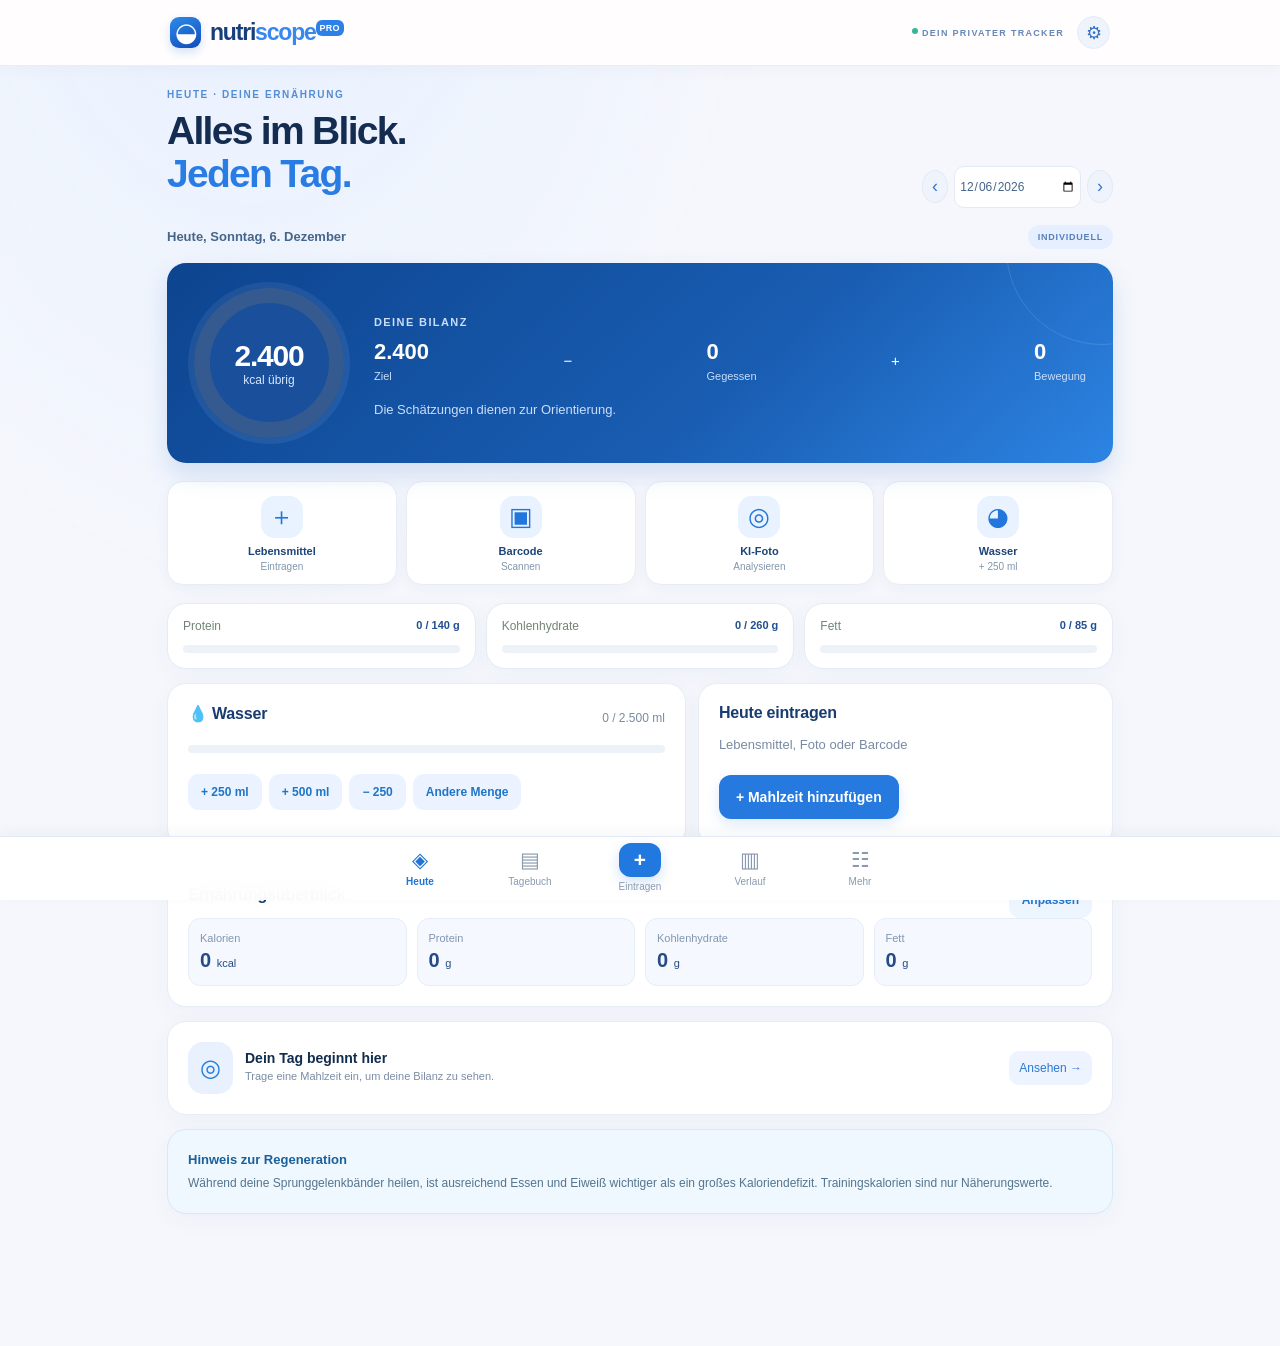
==== commit eadde142: "NutriScope Pro v3.1: add recipe library, planned-meal logging, custom water and editable activity" ====
--- a/nutriscope-pro/index.html
+++ b/nutriscope-pro/index.html
@@ -3,6 +3,7 @@
 
 </style><style>
 :root{font-family:-apple-system,BlinkMacSystemFont,"SF Pro Display",Inter,"Segoe UI",Arial,sans-serif;color:#122c4d;background:#f5f7fc;font-size:15px}body{color:#122c4d;background:radial-gradient(ellipse at 20% -10%,#e7f0ff 0,transparent 36%),#f5f7fc}button,input,select,textarea{touch-action:manipulation}button{transition:transform .12s ease,background .15s ease,box-shadow .15s ease}button:active{transform:scale(.975)}.top{height:66px;background:#fffdfef5;border-bottom:1px solid #e8eef6;backdrop-filter:blur(12px);box-shadow:0 3px 18px #183b6a09;padding-top:env(safe-area-inset-top)}.brand{letter-spacing:-1.2px;color:#163f7c;font-size:23px}.brand b{color:#3988ee}.brand-icon{color:#fff;background:linear-gradient(155deg,#2d8bea,#114cb8);box-shadow:0 4px 10px #1c6bd631}.pro-mark{font-size:9px;color:#fff;background:#2e80e9;letter-spacing:.2px;border-radius:6px;padding:3px 4px;margin-left:0;align-self:flex-start;margin-top:6px}.topright .tiny{color:#6789b8}.status-dot{display:inline-block;width:6px;height:6px;border-radius:50%;background:#35b696;vertical-align:2px}.content{width:min(100%,980px);padding:23px 17px 118px}.page h1{letter-spacing:-1.7px;color:#142c50;font-weight:800}.page h1 em{color:#287ce4}.eyebrow{color:#528dd6;letter-spacing:1.6px}.home-date-heading{display:flex;justify-content:space-between;align-items:center;margin:0 0 14px;font-size:13px;color:#45658a;font-weight:700}.soft-indicator{color:#5680ba;background:#e5efff;font-size:9px;border-radius:30px;padding:7px 10px;letter-spacing:.8px}.lead{margin-bottom:17px}.round{background:#eff4fc;color:#3574c0;border:1px solid #e1eaf7}.date-row input{background:white;border:1px solid #e1eaf5;color:#456589}.card{border-radius:19px;border:1px solid #e7edf7;box-shadow:0 6px 25px #1e46750a;overflow:hidden}.hero{background:linear-gradient(138deg,#0d448f 0%,#195db2 60%,#2d84e3 100%);border:0;box-shadow:0 12px 25px #1b5bbf26;padding:25px 27px;position:relative}.hero:before{content:'';position:absolute;width:190px;height:190px;border:1px solid #ffffff1f;border-radius:50%;right:-85px;top:-110px}.circle{background:conic-gradient(#a1ccff 0%,#325b90 0);width:150px;height:150px;box-shadow:0 0 0 6px #fff1}.circle>div{width:119px;height:119px;background:#194f9b}.circle strong{font-size:30px}.circle span{color:#d5e7ff}.hero-kicker,.equation small,.hero .muted{color:#caddf9}.equation{gap:7px}.equation strong{font-size:22px}.hero-side{position:relative}.quick-actions{display:grid;grid-template-columns:repeat(4,minmax(0,1fr));gap:9px;margin:18px 0}.quick-box{min-width:0;display:flex;flex-direction:column;gap:4px;align-items:center;text-align:center;background:white;border:1px solid #e6edf7;border-radius:16px;padding:14px 5px 12px;color:#1d4478;box-shadow:0 4px 14px #1b3c680a}.quick-symbol{width:42px;height:42px;border-radius:14px;background:#e9f2ff;color:#2376db;display:grid;place-items:center;font-size:25px;margin-bottom:3px}.quick-box strong{font-size:11px}.quick-box small{font-size:10px;color:#8296ae}.metric-grid{gap:10px}.metric{border:1px solid #e5ebf6}.metric .row{gap:2px;flex-wrap:wrap}.metric b{color:#214f91}.track{background:#edf2f8;border-radius:8px}.fill.blue{background:#398de7}.fill.amber{background:#e5b553}.fill.coral{background:#e87988}.button{background:#2679de;color:white;border:0;border-radius:12px;padding:14px 17px;box-shadow:0 5px 13px #267add28}.soft-btn,.mini-action,.tool-btn{border-radius:11px;border-color:#dceafd;color:#2475cf;background:#edf5ff}.button:hover{background:#1e67bb}.card h3{color:#183c70}.muted,.meta{color:#798ba2}.water-card .blue{background:#3d9ce7}.water-card .soft-btn{color:#2075c7;background:#eaf3ff}.injury{background:#eff7ff;border-color:#d7e8fb}.injury strong{color:#1a609b}.injury p{color:#55758c}.nutrient-grid{display:grid;grid-template-columns:repeat(4,1fr);gap:10px}.nutrient-tile{padding:13px 11px;background:#f5f8fe;border:1px solid #e5edf8;border-radius:12px}.nutrient-tile small{color:#8196b0;font-size:11px;display:block;margin-bottom:5px}.nutrient-tile strong{font-size:20px;color:#254c86}.nutrient-tile strong span{font-size:11px;font-weight:500}.insight-line{display:flex;gap:12px;align-items:center}.insight-emoji{background:#e9f1fe;border-radius:15px;padding:12px;color:#237ddd;font-size:24px}.insight-line b{font-size:14px}.insight-line p{font-size:11px;color:#7b8da5;margin:4px 0}.insight-line>div{flex:1}.insight-line button{background:#edf4ff;color:#2a78d8;border:0;border-radius:10px;font-size:12px;padding:10px}.diary-tools{display:flex;gap:8px;overflow-x:auto;padding:1px 0 15px;scrollbar-width:none}.tool-btn{white-space:nowrap;padding:10px 13px;font-weight:650;border:1px solid #d7e7fc;font-size:12px;flex-shrink:0}.mealbox .row h3{color:#153c71}.meal-target{font-weight:500;font-size:11px;color:#7b92b2}.meal-macros{display:flex;align-items:center;gap:13px;padding:8px 0 12px;color:#6787b3;font-size:11px;flex-wrap:wrap;border-bottom:1px solid #ecf1fa;margin-bottom:4px}.meal-macros b{margin-left:auto;color:#256ed2}.compact-meal .logged{padding:7px 0}.logged{border-color:#e7edf5}.logged strong{color:#2a4a6e}.logged small{color:#8a9cb3}.logged .right b{color:#1c5197}.logged .right button{color:#286dbb}.tabs{background:#f2f6fd;border-radius:12px;padding:4px;border:1px solid #e5edf7;display:flex;gap:5px;overflow-x:auto;scrollbar-width:none}.tabs button{border-radius:9px;white-space:nowrap;flex-shrink:0;font-weight:700;color:#7088a7}.tabs button.active{background:white;color:#1d6bc6;box-shadow:0 2px 8px #214a820d}.food-result{border-color:#e5edf7}.food-result strong{color:#285285}.food-result button{color:#1f71c9}.favorite-btn{background:transparent!important;color:#bf8e31!important;box-shadow:none!important;font-size:20px!important;border:0!important}.favorite-btn.is-fav{color:#e0ad38!important}.filterchip{border-radius:30px;border:1px solid #dfe9f8;background:#f7faff;color:#6c87a8;padding:7px 12px;font-size:12px}.filterchip.active{background:#297ce0;color:white;border-color:#297ce0}.soft-nested{border:0;background:#f7faff;margin-top:16px;padding:13px}.insight-metrics{display:grid;grid-template-columns:repeat(3,1fr);gap:10px;margin-bottom:14px}.highlight{border:1px solid #e1eafb;border-radius:15px;background:white;padding:17px 11px;display:flex;flex-direction:column;gap:7px;text-align:center}.highlight small{font-size:10px;color:#7d90ac}.highlight strong{font-size:20px;color:#1f68bb}.highlight span{font-size:10px;color:#8ba0b7}.insight-bars{display:grid;gap:13px;padding:13px 0 7px}.insight-bars b{color:#426a9c}.chart-bar{background:#77b2ec}.premium-head{display:flex;justify-content:space-between;gap:10px}.premium-head h3{font-size:21px}.premium-emblem{border-radius:16px;background:linear-gradient(130deg,#2e7de0,#77afff);color:white;font-size:25px;display:grid;place-items:center;flex-shrink:0;width:56px;height:56px}.weekday-grid{display:grid;grid-template-columns:repeat(4,minmax(0,1fr));gap:7px}.weekday-unit{margin:0;font-size:11px}.weekday-unit input{min-width:0;width:100%;padding:11px 6px;text-align:center}.switchrow{display:flex!important;align-items:center;justify-content:space-between;gap:12px;padding:13px 1px;margin:0!important;border-bottom:1px solid #eaf0f8;font-size:13px!important;cursor:pointer}.switchrow span{flex:1}.switchrow small{display:block;color:#8fa0b5;margin-top:3px;font-size:11px}.switchrow input{appearance:none;-webkit-appearance:none;width:44px;height:25px;background:#cfdae8;border-radius:30px;position:relative;flex-shrink:0;transition:background .2s;cursor:pointer}.switchrow input:before{content:'';width:19px;height:19px;position:absolute;top:3px;left:3px;border-radius:50%;background:white;box-shadow:0 1px 4px #29456430;transition:transform .2s}.switchrow input:checked{background:#277bdf}.switchrow input:checked:before{transform:translateX(19px)}.plan-day{background:#f7faff;border:1px solid #e2eaf6;border-radius:15px;margin-bottom:14px;padding:13px}.plan-day>strong{display:block;margin-bottom:9px;color:#214c88;font-size:14px}.plan-meals{display:grid;grid-template-columns:repeat(2,minmax(0,1fr));gap:8px}.plan-meals label{font-size:11px;color:#6e8ab0;margin:0;min-width:0}.plan-meals select{padding:9px 6px;font-size:12px;max-width:100%;min-width:0}.shopping-check{display:flex!important;gap:10px;align-items:center;border-bottom:1px solid #e7eef8;padding:9px 0;font-size:13px!important;margin:0!important}.shopping-check b{margin-left:auto;color:#7d90ab}.shopping-check:has(input:checked) span{text-decoration:line-through;opacity:.6}.inline-x{border:0;background:none;color:#b94c4c;cursor:pointer}.danger-btn{background:#fff0ef!important;color:#b44444!important;border-color:#f5cece!important}.bottomnav{background:#fffffff2;border-top:1px solid #e0e9f6;backdrop-filter:blur(14px);padding-bottom:max(7px,env(safe-area-inset-bottom))}.nav{color:#8b9aaf}.nav.active{color:#2274d5}.nav span{font-size:21px}.nav.addnav span{background:#2178df;box-shadow:0 5px 13px #2474d333}.modal{z-index:20;background:#071e3a99;backdrop-filter:blur(3px)}.modal-card{border-radius:22px 22px 0 0;background:#fff;box-shadow:0 -7px 45px #091e4422;max-height:90vh;overflow-y:auto}.field-time{display:block;margin-top:14px}.field-time input{width:100%}input,select,textarea{border:1px solid #dfe7f5;background:#fbfdff;color:#1b416e;border-radius:11px}input:focus,select:focus,textarea:focus{outline:2px solid #a9d0fd;outline-offset:1px}.logged:focus-within,.food-result:focus-within{background:#f7fbff}.toast{background:#2268bd!important;z-index:40}.shopping{white-space:normal}@media(max-width:620px){.lead{align-items:flex-start;flex-direction:column;gap:3px}.lead h1{font-size:31px}.page h1{font-size:31px}.hero{gap:14px;padding:18px 14px}.circle{width:128px;height:128px}.circle>div{width:101px;height:101px}.circle strong{font-size:25px}.hero-side .equation{gap:5px}.equation strong{font-size:16px}.equation small{font-size:10px}.hero .muted{margin-top:12px;font-size:10px}.nutrient-grid{grid-template-columns:repeat(2,1fr)}.metric{padding:13px 9px}.metric .row span{font-size:11px}.metric b{font-size:10px}.quick-box strong{font-size:10px}.quick-box small{font-size:9px}.quick-symbol{height:34px;width:34px;font-size:21px}.quick-box{padding:12px 3px 10px}.topright .tiny{display:none}.top{padding-left:17px;padding-right:17px}.insight-metrics{gap:6px}.highlight{padding:14px 5px}.highlight strong{font-size:17px}}@media(max-width:360px){.hero{gap:10px}.circle{width:107px;height:107px}.circle>div{width:86px;height:86px}.circle strong{font-size:21px}.equation strong{font-size:14px}.page h1{font-size:28px}.brand{font-size:21px}} 
+.plan-meals label{position:relative;padding-right:32px}.plan-log{position:absolute;right:1px;bottom:0;height:39px;width:29px;border-radius:9px;background:#e5f1ff;border:1px solid #d5e7ff;color:#176dc7;font-size:18px}.inline-edit{background:#eff6ff;border:0;color:#2b6ec0;border-radius:6px;padding:4px 7px;font-size:11px;margin-left:3px}#recipeIdeas .food-result button{background:#eef6ff;border-radius:10px;color:#2275d5;border:0;font-size:22px;width:38px;height:38px}
 
 </style><title>NutriScope · Ernährung & Fitness</title></head><body>
 <div id="app">
@@ -145,7 +146,7 @@
 const origSearchLocal=searchLocal;
 searchLocal=function(){if(activeFoodFilter==='all'){origSearchLocal();return}const q=$('searchInput').value.toLocaleLowerCase('de').trim(),collection=activeFoodFilter==='favorites'?db.premium.favorites:db.premium.recent;foodResults(collection.filter(x=>x.name.toLocaleLowerCase('de').includes(q)).slice(0,45),$('searchResults'))};
 const origNewEntry=newEntry;
-newEntry=function(food){if(food){db.premium.recent=[{...food},...db.premium.recent.filter(x=>x.name!==food.name)].slice(0,28);save()}origNewEntry(food)};
+newEntry=function(food){if(food){db.premium.recent=[{...food},...db.premium.recent.filter(x=>x.name!==food.name)].slice(0,28);save();if(String(food.source||'').includes('je Portion')){pendingFood=null;editing=null;fillModal({name:food.name,k:food.k,p:food.p,c:food.c,f:food.f,source:food.source,meal:activeMeal},'fixed');return}}origNewEntry(food)};
 const origFillModal=fillModal;
 fillModal=function(x,mode='fixed'){origFillModal(x,mode);if(!$('entryTime')){const el=document.createElement('label');el.className='field-time';el.innerHTML='Uhrzeit <input type="time" id="entryTime">';$('entryMeal').closest('label')?.insertAdjacentElement('afterend',el)||$('entryMeal').insertAdjacentElement('afterend',el)}$('entryTime').value=x.time||new Date().toTimeString().slice(0,5);$('entryModal').dataset.base=JSON.stringify({k:Number(x.k)||0,p:Number(x.p)||0,c:Number(x.c)||0,f:Number(x.f)||0});$('entryModal').dataset.originalAmount=String(mode==='grams'?x.amount||100:1)};
 recalc=function(){const values=JSON.parse($('entryModal').dataset.base||'{}'),n=Number($('entryAmount').value),factor=$('entryModal').dataset.mode==='grams'?n/100:n;for(const [field,key] of [['entryK','k'],['entryP','p'],['entryC','c'],['entryF','f']])$(field).value=dec((Number(values[key])||0)*factor)};
@@ -189,6 +190,20 @@
 refresh();
 setInterval(()=>{if(db.premium?.fast&&$('fastElapsed'))updateFasting()},60_000);
 }
+
+// Additional Premium+ conveniences: planned meal logging, recipe discovery, editable activity.
+const originalRenderPlanV3=renderPlan;
+renderPlan=function(){originalRenderPlanV3();$$('[data-plan2]').forEach(select=>select.insertAdjacentHTML('afterend',`<button type="button" class="plan-log" data-logplan="${esc(select.dataset.plan2)}" title="Geplantes Rezept ins Tagebuch übernehmen">＋</button>`))};
+const originalRenderDiaryV3=renderDiary;
+renderDiary=function(){originalRenderDiaryV3();const list=db.exercises.filter(x=>x.day===day);$$('#exerciseList .logged').forEach((el,i)=>{const a=list[i];if(a)el.querySelector('.right')?.insertAdjacentHTML('beforeend',`<button class="inline-edit" data-editexercise="${esc(a.id)}">Bearbeiten</button>`)})};
+let editExerciseId=null;
+function bookPlanned(key){const [d,meal]=key.split('|'),id=db.premium.plan2[key],r=db.recipes.find(x=>x.id===id);if(!r){toast('Bitte zuerst ein Rezept im Plan auswählen.',true);return}db.entries.push({id:uid(),day:d,meal,name:r.name,k:r.k,p:r.p,c:r.c,f:r.f,amountText:'1 Portion',source:'Wochenplan · eigenes Rezept',time:new Date().toTimeString().slice(0,5)});save();refresh();toast('Geplantes Rezept ins Tagebuch eingetragen.')}
+const recipeIdeas=[{name:'Protein-Porridge',servings:1,parts:[['Haferflocken',80],['Magerquark',250],['Banane',110]]},{name:'Reis-Hähnchen-Bowl',servings:2,parts:[['Reis weiß trocken',180],['Hähnchenbrust roh',300],['Brokkoli',250]]},{name:'Vegetarische Linsen-Bowl',servings:2,parts:[['Linsen gekocht',350],['Reis weiß gekocht',220],['Paprika rot',150]]},{name:'Eierbrot mit Tomaten',servings:1,parts:[['Eier',120],['Vollkornbrot',130],['Tomate',150]]}];
+function installRecipeDiscovery(){const target=$('more-recipes');if(!target||$('recipeIdeas'))return;const block=document.createElement('div');block.className='card';block.innerHTML='<h3>Rezeptideen</h3><p class="muted xs">Vier einfache Beispielrezepte mit geschätzten Nährwerten. Zutaten und Mengen kannst du anschließend bearbeiten.</p><div id="recipeIdeas"></div>';target.appendChild(block);const box=$('recipeIdeas');box.innerHTML=recipeIdeas.map((item,i)=>`<div class="food-result"><div><strong>${esc(item.name)}</strong><small>${item.parts.map(x=>x[0]).join(' · ')}</small></div><button data-idea="${i}" aria-label="Rezeptidee speichern">＋</button></div>`).join('');box.onclick=e=>{const btn=e.target.closest('[data-idea]');if(!btn)return;const idea=recipeIdeas[Number(btn.dataset.idea)];const ingredients=idea.parts.map(([name,grams])=>{const f=foodIndex().find(x=>x.name.toLowerCase()===name.toLowerCase());return f?{...f,grams}:null}).filter(Boolean);if(!ingredients.length){toast('Passende Zutaten nicht gefunden.',true);return}const sum={k:0,p:0,c:0,f:0};for(const food of ingredients)for(const key of Object.keys(sum))sum[key]+=Number(food[key]||0)*food.grams/100;db.recipes.push({id:uid(),name:idea.name,servings:idea.servings,ingredients,k:dec(sum.k/idea.servings),p:dec(sum.p/idea.servings),c:dec(sum.c/idea.servings),f:dec(sum.f/idea.servings)});save();refresh();toast('Rezeptidee in deinen Rezepten gespeichert.')}}
+function addFinalEnhancements(){installRecipeDiscovery();$('planDays').addEventListener('click',e=>{const b=e.target.closest('[data-logplan]');if(b)bookPlanned(b.dataset.logplan)});$('exerciseList').addEventListener('click',e=>{const b=e.target.closest('[data-editexercise]');if(!b)return;const a=db.exercises.find(x=>x.id===b.dataset.editexercise);if(!a)return;editExerciseId=a.id;$('exerciseTitle').value=a.name;$('exerciseK').value=a.k;$('exerciseModal').classList.remove('hidden')});$('addExercise').addEventListener('click',()=>editExerciseId=null);$('confirmExercise').onclick=()=>{const name=$('exerciseTitle').value.trim(),k=Number($('exerciseK').value);if(!name||!Number.isFinite(k)||k<0||k>5000){toast('Bitte gültige Aktivitätsdaten eingeben.',true);return}if(editExerciseId){db.exercises=db.exercises.map(x=>x.id===editExerciseId?{...x,name,k}:x)}else db.exercises.push({id:uid(),day,name,k});editExerciseId=null;save();closeModal('exerciseModal');refresh();toast('Aktivität gespeichert.')};
+const waterBox=document.querySelector('.water-card .button-row');if(waterBox&&!$('customWater')){waterBox.insertAdjacentHTML('beforeend','<button class="soft-btn" id="customWater">Andere Menge</button>');$('customWater').onclick=()=>{const text=prompt('Wie viele Milliliter Wasser hinzufügen oder abziehen? (z. B. 350 oder -200)','350');if(text===null)return;const ml=Number(text.replace(',','.'));if(!Number.isFinite(ml)||Math.abs(ml)>5000||ml===0){toast('Bitte gültige Menge bis 5000 ml angeben.',true);return}db.water[day]=Math.max(0,Number(db.water[day]||0)+ml);save();refresh();toast('Wassermenge aktualisiert.')}}
+}
+document.addEventListener('DOMContentLoaded',addFinalEnhancements);
 document.addEventListener('DOMContentLoaded',initPremium);
 
 </script></body></html>
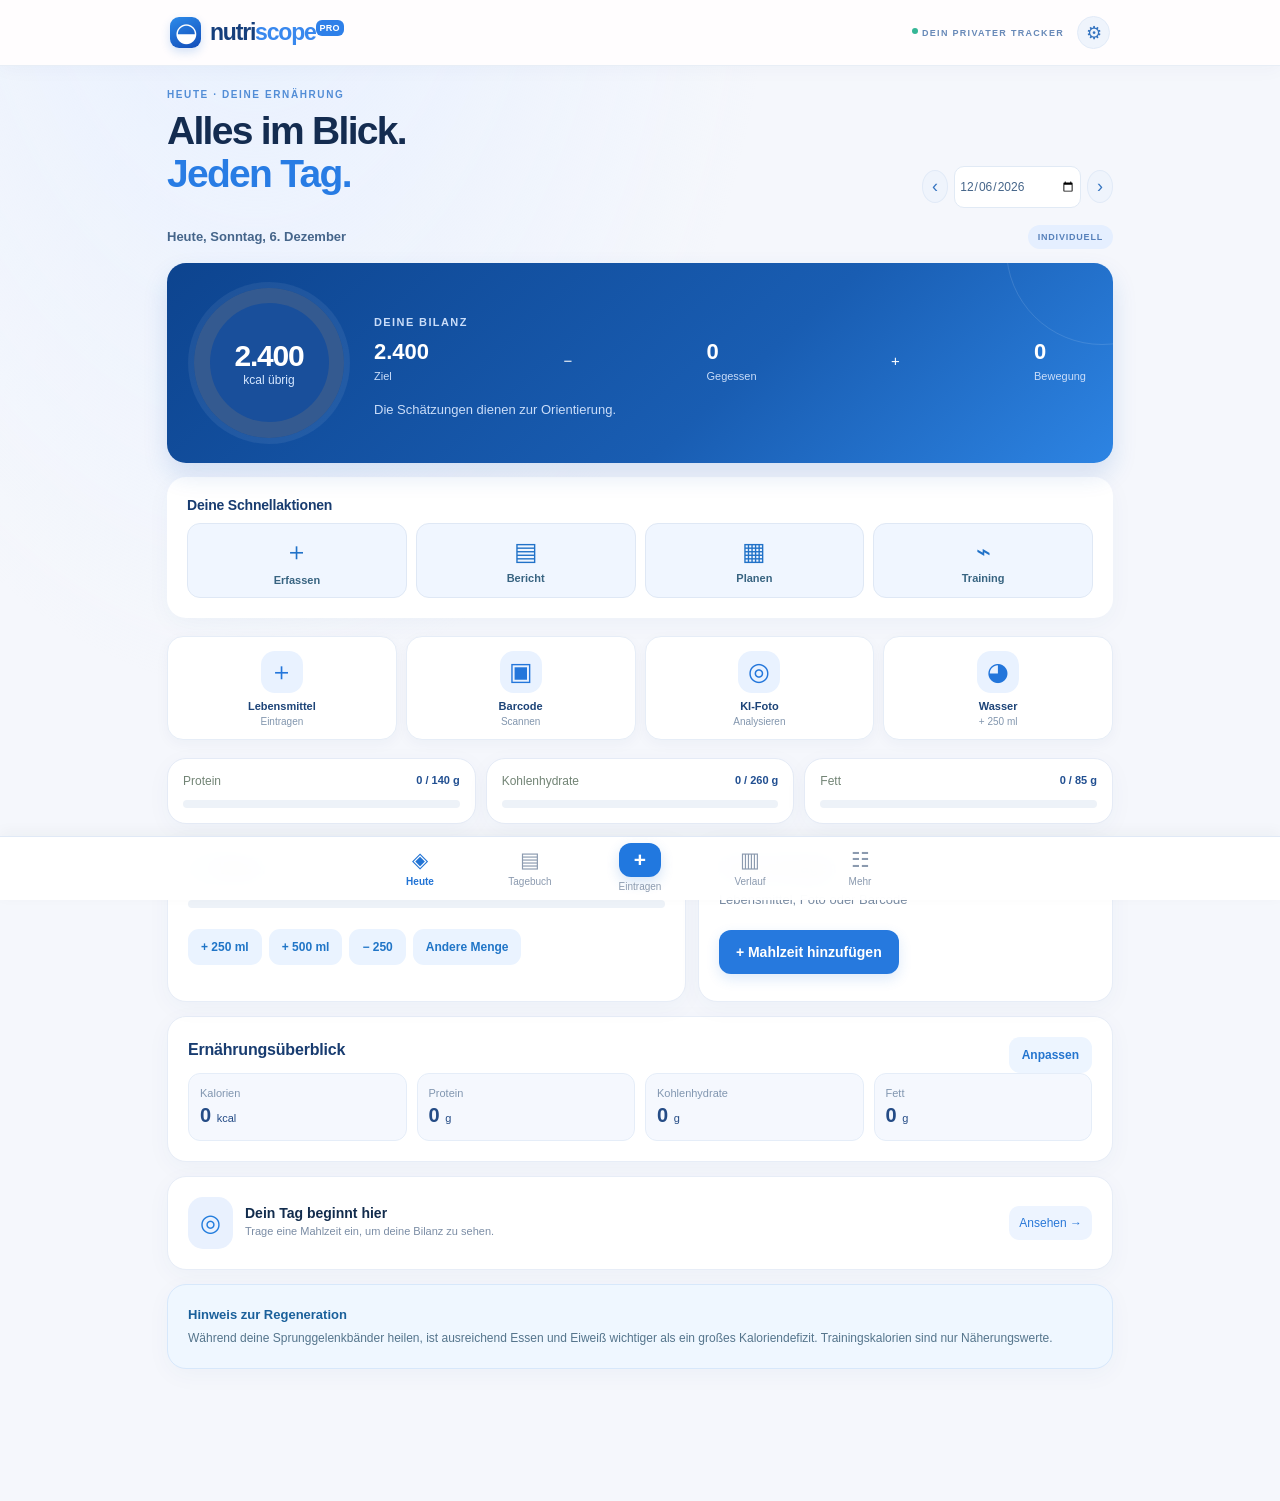
==== commit 77c7e425: "Launch NutriScope Studio 4.0 on iPhone and preserve existing diary data" ====
--- a/nutriscope-pro/index.html
+++ b/nutriscope-pro/index.html
@@ -5,7 +5,7 @@
 :root{font-family:-apple-system,BlinkMacSystemFont,"SF Pro Display",Inter,"Segoe UI",Arial,sans-serif;color:#122c4d;background:#f5f7fc;font-size:15px}body{color:#122c4d;background:radial-gradient(ellipse at 20% -10%,#e7f0ff 0,transparent 36%),#f5f7fc}button,input,select,textarea{touch-action:manipulation}button{transition:transform .12s ease,background .15s ease,box-shadow .15s ease}button:active{transform:scale(.975)}.top{height:66px;background:#fffdfef5;border-bottom:1px solid #e8eef6;backdrop-filter:blur(12px);box-shadow:0 3px 18px #183b6a09;padding-top:env(safe-area-inset-top)}.brand{letter-spacing:-1.2px;color:#163f7c;font-size:23px}.brand b{color:#3988ee}.brand-icon{color:#fff;background:linear-gradient(155deg,#2d8bea,#114cb8);box-shadow:0 4px 10px #1c6bd631}.pro-mark{font-size:9px;color:#fff;background:#2e80e9;letter-spacing:.2px;border-radius:6px;padding:3px 4px;margin-left:0;align-self:flex-start;margin-top:6px}.topright .tiny{color:#6789b8}.status-dot{display:inline-block;width:6px;height:6px;border-radius:50%;background:#35b696;vertical-align:2px}.content{width:min(100%,980px);padding:23px 17px 118px}.page h1{letter-spacing:-1.7px;color:#142c50;font-weight:800}.page h1 em{color:#287ce4}.eyebrow{color:#528dd6;letter-spacing:1.6px}.home-date-heading{display:flex;justify-content:space-between;align-items:center;margin:0 0 14px;font-size:13px;color:#45658a;font-weight:700}.soft-indicator{color:#5680ba;background:#e5efff;font-size:9px;border-radius:30px;padding:7px 10px;letter-spacing:.8px}.lead{margin-bottom:17px}.round{background:#eff4fc;color:#3574c0;border:1px solid #e1eaf7}.date-row input{background:white;border:1px solid #e1eaf5;color:#456589}.card{border-radius:19px;border:1px solid #e7edf7;box-shadow:0 6px 25px #1e46750a;overflow:hidden}.hero{background:linear-gradient(138deg,#0d448f 0%,#195db2 60%,#2d84e3 100%);border:0;box-shadow:0 12px 25px #1b5bbf26;padding:25px 27px;position:relative}.hero:before{content:'';position:absolute;width:190px;height:190px;border:1px solid #ffffff1f;border-radius:50%;right:-85px;top:-110px}.circle{background:conic-gradient(#a1ccff 0%,#325b90 0);width:150px;height:150px;box-shadow:0 0 0 6px #fff1}.circle>div{width:119px;height:119px;background:#194f9b}.circle strong{font-size:30px}.circle span{color:#d5e7ff}.hero-kicker,.equation small,.hero .muted{color:#caddf9}.equation{gap:7px}.equation strong{font-size:22px}.hero-side{position:relative}.quick-actions{display:grid;grid-template-columns:repeat(4,minmax(0,1fr));gap:9px;margin:18px 0}.quick-box{min-width:0;display:flex;flex-direction:column;gap:4px;align-items:center;text-align:center;background:white;border:1px solid #e6edf7;border-radius:16px;padding:14px 5px 12px;color:#1d4478;box-shadow:0 4px 14px #1b3c680a}.quick-symbol{width:42px;height:42px;border-radius:14px;background:#e9f2ff;color:#2376db;display:grid;place-items:center;font-size:25px;margin-bottom:3px}.quick-box strong{font-size:11px}.quick-box small{font-size:10px;color:#8296ae}.metric-grid{gap:10px}.metric{border:1px solid #e5ebf6}.metric .row{gap:2px;flex-wrap:wrap}.metric b{color:#214f91}.track{background:#edf2f8;border-radius:8px}.fill.blue{background:#398de7}.fill.amber{background:#e5b553}.fill.coral{background:#e87988}.button{background:#2679de;color:white;border:0;border-radius:12px;padding:14px 17px;box-shadow:0 5px 13px #267add28}.soft-btn,.mini-action,.tool-btn{border-radius:11px;border-color:#dceafd;color:#2475cf;background:#edf5ff}.button:hover{background:#1e67bb}.card h3{color:#183c70}.muted,.meta{color:#798ba2}.water-card .blue{background:#3d9ce7}.water-card .soft-btn{color:#2075c7;background:#eaf3ff}.injury{background:#eff7ff;border-color:#d7e8fb}.injury strong{color:#1a609b}.injury p{color:#55758c}.nutrient-grid{display:grid;grid-template-columns:repeat(4,1fr);gap:10px}.nutrient-tile{padding:13px 11px;background:#f5f8fe;border:1px solid #e5edf8;border-radius:12px}.nutrient-tile small{color:#8196b0;font-size:11px;display:block;margin-bottom:5px}.nutrient-tile strong{font-size:20px;color:#254c86}.nutrient-tile strong span{font-size:11px;font-weight:500}.insight-line{display:flex;gap:12px;align-items:center}.insight-emoji{background:#e9f1fe;border-radius:15px;padding:12px;color:#237ddd;font-size:24px}.insight-line b{font-size:14px}.insight-line p{font-size:11px;color:#7b8da5;margin:4px 0}.insight-line>div{flex:1}.insight-line button{background:#edf4ff;color:#2a78d8;border:0;border-radius:10px;font-size:12px;padding:10px}.diary-tools{display:flex;gap:8px;overflow-x:auto;padding:1px 0 15px;scrollbar-width:none}.tool-btn{white-space:nowrap;padding:10px 13px;font-weight:650;border:1px solid #d7e7fc;font-size:12px;flex-shrink:0}.mealbox .row h3{color:#153c71}.meal-target{font-weight:500;font-size:11px;color:#7b92b2}.meal-macros{display:flex;align-items:center;gap:13px;padding:8px 0 12px;color:#6787b3;font-size:11px;flex-wrap:wrap;border-bottom:1px solid #ecf1fa;margin-bottom:4px}.meal-macros b{margin-left:auto;color:#256ed2}.compact-meal .logged{padding:7px 0}.logged{border-color:#e7edf5}.logged strong{color:#2a4a6e}.logged small{color:#8a9cb3}.logged .right b{color:#1c5197}.logged .right button{color:#286dbb}.tabs{background:#f2f6fd;border-radius:12px;padding:4px;border:1px solid #e5edf7;display:flex;gap:5px;overflow-x:auto;scrollbar-width:none}.tabs button{border-radius:9px;white-space:nowrap;flex-shrink:0;font-weight:700;color:#7088a7}.tabs button.active{background:white;color:#1d6bc6;box-shadow:0 2px 8px #214a820d}.food-result{border-color:#e5edf7}.food-result strong{color:#285285}.food-result button{color:#1f71c9}.favorite-btn{background:transparent!important;color:#bf8e31!important;box-shadow:none!important;font-size:20px!important;border:0!important}.favorite-btn.is-fav{color:#e0ad38!important}.filterchip{border-radius:30px;border:1px solid #dfe9f8;background:#f7faff;color:#6c87a8;padding:7px 12px;font-size:12px}.filterchip.active{background:#297ce0;color:white;border-color:#297ce0}.soft-nested{border:0;background:#f7faff;margin-top:16px;padding:13px}.insight-metrics{display:grid;grid-template-columns:repeat(3,1fr);gap:10px;margin-bottom:14px}.highlight{border:1px solid #e1eafb;border-radius:15px;background:white;padding:17px 11px;display:flex;flex-direction:column;gap:7px;text-align:center}.highlight small{font-size:10px;color:#7d90ac}.highlight strong{font-size:20px;color:#1f68bb}.highlight span{font-size:10px;color:#8ba0b7}.insight-bars{display:grid;gap:13px;padding:13px 0 7px}.insight-bars b{color:#426a9c}.chart-bar{background:#77b2ec}.premium-head{display:flex;justify-content:space-between;gap:10px}.premium-head h3{font-size:21px}.premium-emblem{border-radius:16px;background:linear-gradient(130deg,#2e7de0,#77afff);color:white;font-size:25px;display:grid;place-items:center;flex-shrink:0;width:56px;height:56px}.weekday-grid{display:grid;grid-template-columns:repeat(4,minmax(0,1fr));gap:7px}.weekday-unit{margin:0;font-size:11px}.weekday-unit input{min-width:0;width:100%;padding:11px 6px;text-align:center}.switchrow{display:flex!important;align-items:center;justify-content:space-between;gap:12px;padding:13px 1px;margin:0!important;border-bottom:1px solid #eaf0f8;font-size:13px!important;cursor:pointer}.switchrow span{flex:1}.switchrow small{display:block;color:#8fa0b5;margin-top:3px;font-size:11px}.switchrow input{appearance:none;-webkit-appearance:none;width:44px;height:25px;background:#cfdae8;border-radius:30px;position:relative;flex-shrink:0;transition:background .2s;cursor:pointer}.switchrow input:before{content:'';width:19px;height:19px;position:absolute;top:3px;left:3px;border-radius:50%;background:white;box-shadow:0 1px 4px #29456430;transition:transform .2s}.switchrow input:checked{background:#277bdf}.switchrow input:checked:before{transform:translateX(19px)}.plan-day{background:#f7faff;border:1px solid #e2eaf6;border-radius:15px;margin-bottom:14px;padding:13px}.plan-day>strong{display:block;margin-bottom:9px;color:#214c88;font-size:14px}.plan-meals{display:grid;grid-template-columns:repeat(2,minmax(0,1fr));gap:8px}.plan-meals label{font-size:11px;color:#6e8ab0;margin:0;min-width:0}.plan-meals select{padding:9px 6px;font-size:12px;max-width:100%;min-width:0}.shopping-check{display:flex!important;gap:10px;align-items:center;border-bottom:1px solid #e7eef8;padding:9px 0;font-size:13px!important;margin:0!important}.shopping-check b{margin-left:auto;color:#7d90ab}.shopping-check:has(input:checked) span{text-decoration:line-through;opacity:.6}.inline-x{border:0;background:none;color:#b94c4c;cursor:pointer}.danger-btn{background:#fff0ef!important;color:#b44444!important;border-color:#f5cece!important}.bottomnav{background:#fffffff2;border-top:1px solid #e0e9f6;backdrop-filter:blur(14px);padding-bottom:max(7px,env(safe-area-inset-bottom))}.nav{color:#8b9aaf}.nav.active{color:#2274d5}.nav span{font-size:21px}.nav.addnav span{background:#2178df;box-shadow:0 5px 13px #2474d333}.modal{z-index:20;background:#071e3a99;backdrop-filter:blur(3px)}.modal-card{border-radius:22px 22px 0 0;background:#fff;box-shadow:0 -7px 45px #091e4422;max-height:90vh;overflow-y:auto}.field-time{display:block;margin-top:14px}.field-time input{width:100%}input,select,textarea{border:1px solid #dfe7f5;background:#fbfdff;color:#1b416e;border-radius:11px}input:focus,select:focus,textarea:focus{outline:2px solid #a9d0fd;outline-offset:1px}.logged:focus-within,.food-result:focus-within{background:#f7fbff}.toast{background:#2268bd!important;z-index:40}.shopping{white-space:normal}@media(max-width:620px){.lead{align-items:flex-start;flex-direction:column;gap:3px}.lead h1{font-size:31px}.page h1{font-size:31px}.hero{gap:14px;padding:18px 14px}.circle{width:128px;height:128px}.circle>div{width:101px;height:101px}.circle strong{font-size:25px}.hero-side .equation{gap:5px}.equation strong{font-size:16px}.equation small{font-size:10px}.hero .muted{margin-top:12px;font-size:10px}.nutrient-grid{grid-template-columns:repeat(2,1fr)}.metric{padding:13px 9px}.metric .row span{font-size:11px}.metric b{font-size:10px}.quick-box strong{font-size:10px}.quick-box small{font-size:9px}.quick-symbol{height:34px;width:34px;font-size:21px}.quick-box{padding:12px 3px 10px}.topright .tiny{display:none}.top{padding-left:17px;padding-right:17px}.insight-metrics{gap:6px}.highlight{padding:14px 5px}.highlight strong{font-size:17px}}@media(max-width:360px){.hero{gap:10px}.circle{width:107px;height:107px}.circle>div{width:86px;height:86px}.circle strong{font-size:21px}.equation strong{font-size:14px}.page h1{font-size:28px}.brand{font-size:21px}} 
 .plan-meals label{position:relative;padding-right:32px}.plan-log{position:absolute;right:1px;bottom:0;height:39px;width:29px;border-radius:9px;background:#e5f1ff;border:1px solid #d5e7ff;color:#176dc7;font-size:18px}.inline-edit{background:#eff6ff;border:0;color:#2b6ec0;border-radius:6px;padding:4px 7px;font-size:11px;margin-left:3px}#recipeIdeas .food-result button{background:#eef6ff;border-radius:10px;color:#2275d5;border:0;font-size:22px;width:38px;height:38px}
 
-</style><title>NutriScope · Ernährung & Fitness</title></head><body>
+</style><title>NutriScope · Ernährung & Fitness</title><link rel="stylesheet" href="./studio4.css?v=4.0"></head><body>
 <div id="app">
 <header class="top"><div class="brand"><span class="brand-icon">◒</span><span>nutri<b>scope</b><sup class="pro-mark">PRO</sup></span></div><div class="topright"><span class="tiny online-pill"><span class="status-dot"></span> DEIN PRIVATER TRACKER</span><button class="round" id="gear" aria-label="Einstellungen">⚙</button></div></header>
 <main class="content">
@@ -206,4 +206,4 @@
 document.addEventListener('DOMContentLoaded',addFinalEnhancements);
 document.addEventListener('DOMContentLoaded',initPremium);
 
-</script></body></html>+</script><script defer src="./studio4.js?v=4.0"></script></body></html>
--- a/nutriscope-pro/studio4.css
+++ b/nutriscope-pro/studio4.css
@@ -0,0 +1,48 @@
+
+/* NutriScope Studio+ independent interface */
+#more-studio{--st-navy:#163c6c;--st-blue:#2c78d5}
+#more-studio .studio-hero{border:0;background:linear-gradient(135deg,#12529d 0%,#1c75d5 75%,#3b9bef 100%);color:#fff;padding:27px 22px;box-shadow:0 12px 24px #1162ba20}
+#more-studio .studio-hero small{font-size:10px;letter-spacing:1.5px;font-weight:900;color:#b6defd}
+#more-studio .studio-hero h2{font-size:24px;letter-spacing:-.7px;margin:13px 0 8px;color:#fff}
+#more-studio .studio-hero p{line-height:1.65;max-width:540px;font-size:13px;margin:0;color:#dcebff}
+#more-studio .studio-tabs{display:flex;overflow-x:auto;white-space:nowrap;gap:5px;scrollbar-width:none;margin:16px 0}
+#more-studio .studio-tabs::-webkit-scrollbar{display:none}
+#more-studio .studio-tabs button{flex:1 0 auto;font-weight:750;padding:12px 15px;border-radius:12px;font-size:12px}
+#more-studio .studio-tabs button.active{background:#216dcc;color:white}
+#more-studio .st-grid{display:grid;grid-template-columns:1fr 1fr;gap:12px}
+#more-studio label{display:block;margin:12px 0;font-weight:650;font-size:12px}
+#more-studio input,#more-studio select,#more-studio textarea{width:100%;max-width:100%;border-radius:11px;border:1px solid #dce6ec;background:#fafdff;color:#183346;padding:12px;margin-top:6px;font-size:14px}
+#more-studio textarea{min-height:80px;resize:vertical}
+#more-studio .st-line{display:flex;align-items:center;justify-content:space-between;gap:10px;padding:14px 0;border-bottom:1px solid #eaf0f3}
+#more-studio .st-line:last-child{border-bottom:0}
+#more-studio .st-line>div:first-child{flex:1;min-width:0}
+#more-studio .st-line b{display:block;font-size:13px;overflow-wrap:anywhere}
+#more-studio .st-line small{display:block;color:#778898;font-size:11px;margin-top:4px;line-height:1.45}
+#more-studio .st-line>div:last-child{display:flex;gap:5px;flex-wrap:wrap;justify-content:flex-end}
+#more-studio .st-line button{background:#e7f1ff;color:#1a61ad;border:0;padding:8px 9px;font-size:11px;border-radius:8px;min-height:33px}
+#more-studio .st-line button:last-child:not(:first-child){color:#a43b3b;background:#fff1f0}
+#more-studio .st-stats{display:grid;grid-template-columns:repeat(2,1fr);gap:10px;margin:15px 0 18px}
+#more-studio .st-stats>div{padding:16px;background:#eff7ff;border-radius:12px}
+#more-studio .st-stats small{display:block;font-size:11px;color:#6b8398;margin-bottom:7px}
+#more-studio .st-stats b{font-size:25px;letter-spacing:-.5px;color:#154880}
+#more-studio .st-meter{margin:13px 0}
+#more-studio .st-meter .row{font-size:12px;margin:0 0 6px}
+#more-studio h4{font-size:14px;margin:20px 0 9px}
+#more-studio .st-duo{display:flex;justify-content:space-between;gap:10px;border-bottom:1px solid #edf2f4;padding:10px 0;font-size:12px}
+#more-studio .st-duo span{flex:1;overflow-wrap:anywhere}
+#more-studio .st-duo b{white-space:nowrap}
+#more-studio .st-notice{min-height:18px;font-size:12px;margin:9px 5px}
+#more-studio .st-warning{margin:0 0 17px;padding:13px 15px;border-radius:12px;background:#fff4e9;color:#98601a;font-size:12px;line-height:1.5}
+#more-studio .button{background:#1f77d1}
+#studioShortcuts{border:0}
+#studioShortcuts h3{font-size:14px}
+#studioShortcuts .st-buttons{display:grid;grid-template-columns:repeat(4,1fr);gap:9px}
+#studioShortcuts button{border:1px solid #dfe8f5;background:#f0f6ff;color:#2172c8;font-size:25px;border-radius:13px;min-height:75px;display:flex;flex-direction:column;gap:6px;align-items:center;justify-content:center}
+#studioShortcuts button small{color:#386481;font-size:11px;font-weight:700}
+#stEntryMicros{border:1px solid #dfebef;background:#f7fcff;border-radius:11px;padding:12px 13px;margin:13px 0}
+#stEntryMicros summary{cursor:pointer;font-weight:750;font-size:13px;color:#235f92}
+#stEntryMicros .st-grid{display:grid;grid-template-columns:repeat(2,minmax(0,1fr));gap:8px;margin-top:10px}
+#stEntryMicros label{font-size:11px;color:#4f6574}
+#stEntryMicros input{width:100%;border:1px solid #d9e7f0;border-radius:10px;padding:10px;margin-top:4px}
+@media(max-width:400px){#more-studio .st-grid{grid-template-columns:1fr}#studioShortcuts .st-buttons{gap:5px}#studioShortcuts button{min-height:67px;font-size:21px}#studioShortcuts button small{font-size:10px}}
+@media print{nav,.top,.studio-tabs,.st-home,.bottom-nav,.button,.soft-btn,button,#stTemplates,#stRoutines{display:none!important}body{background:white!important}#more-studio{display:block!important}#more-studio .studio-panel{display:none!important}#more-studio [data-studiopanel="reports"]{display:block!important}#more-studio .card{box-shadow:none!important;border:1px solid #aaa!important;break-inside:avoid}#page-more{display:block!important}#page-more>.page-head,#page-more>.tabs,#more-plan,#more-recipes,#more-settings,#more-advanced{display:none!important}}
